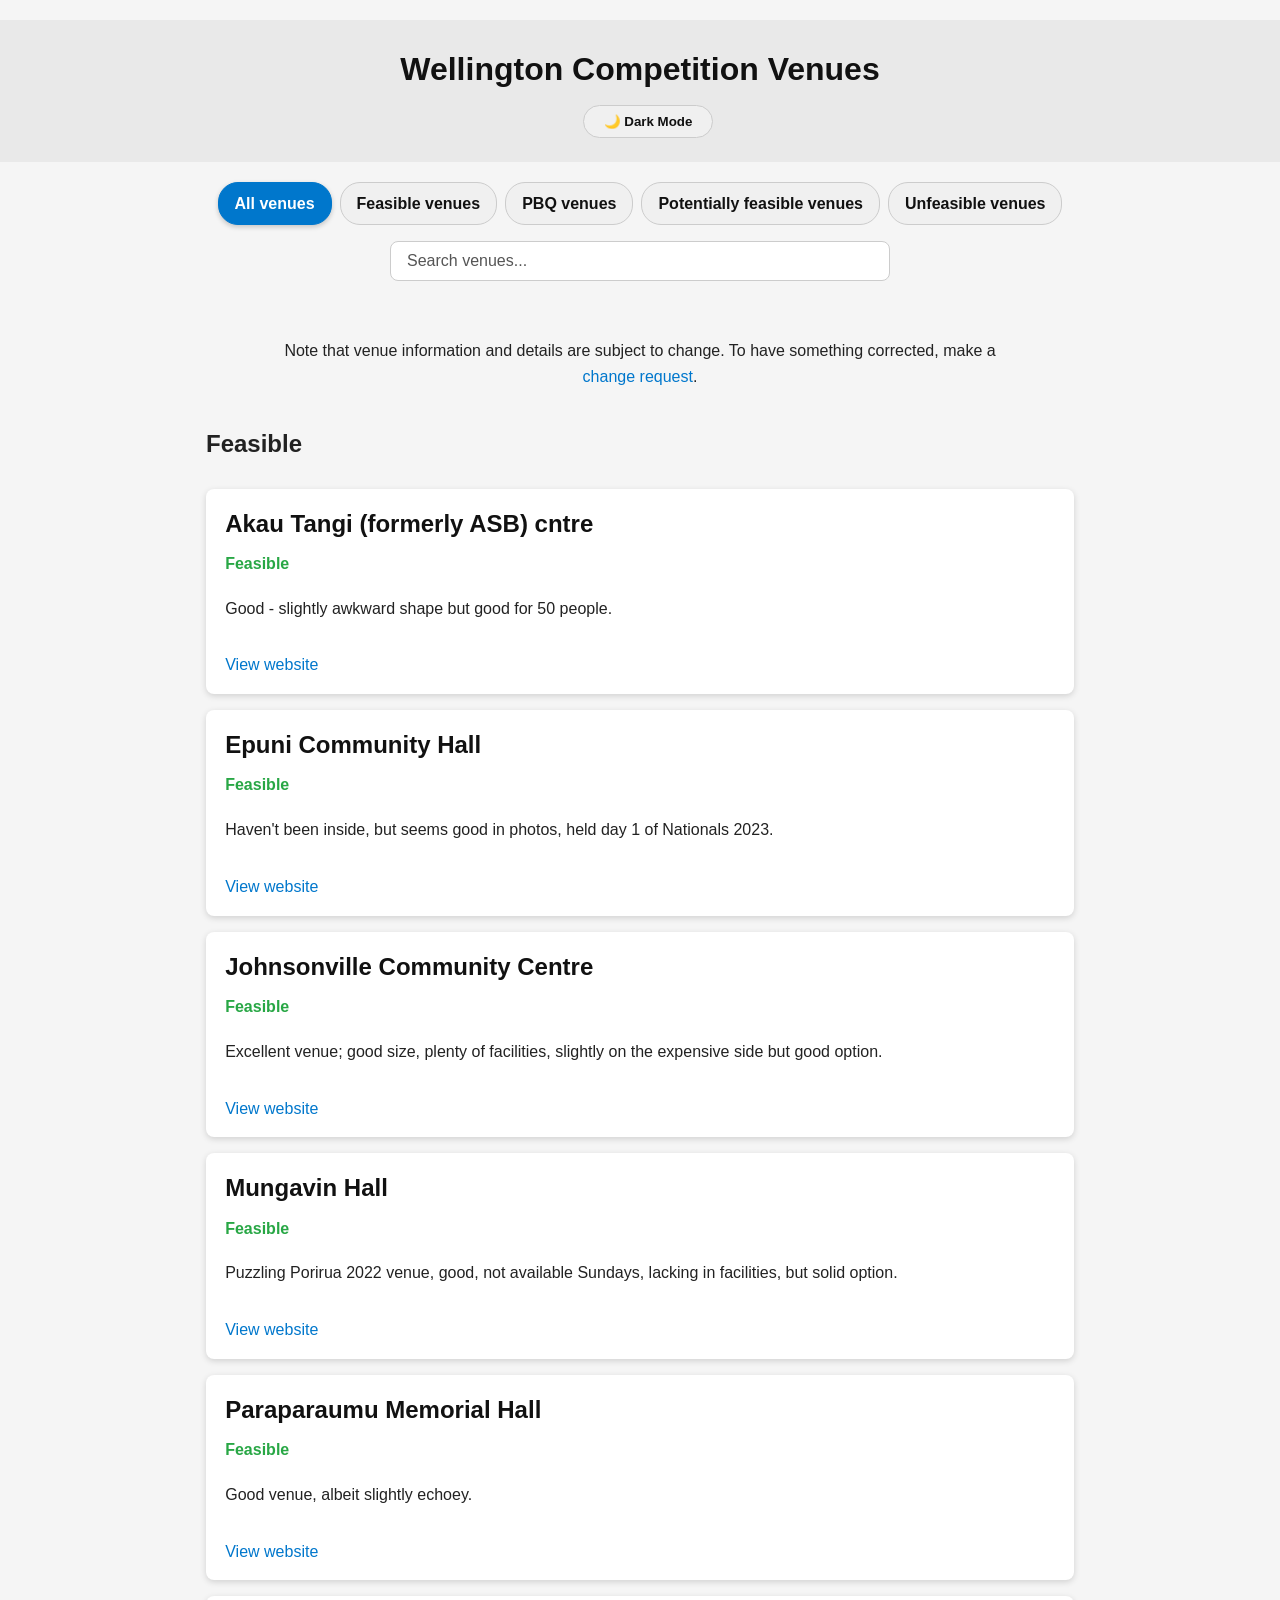
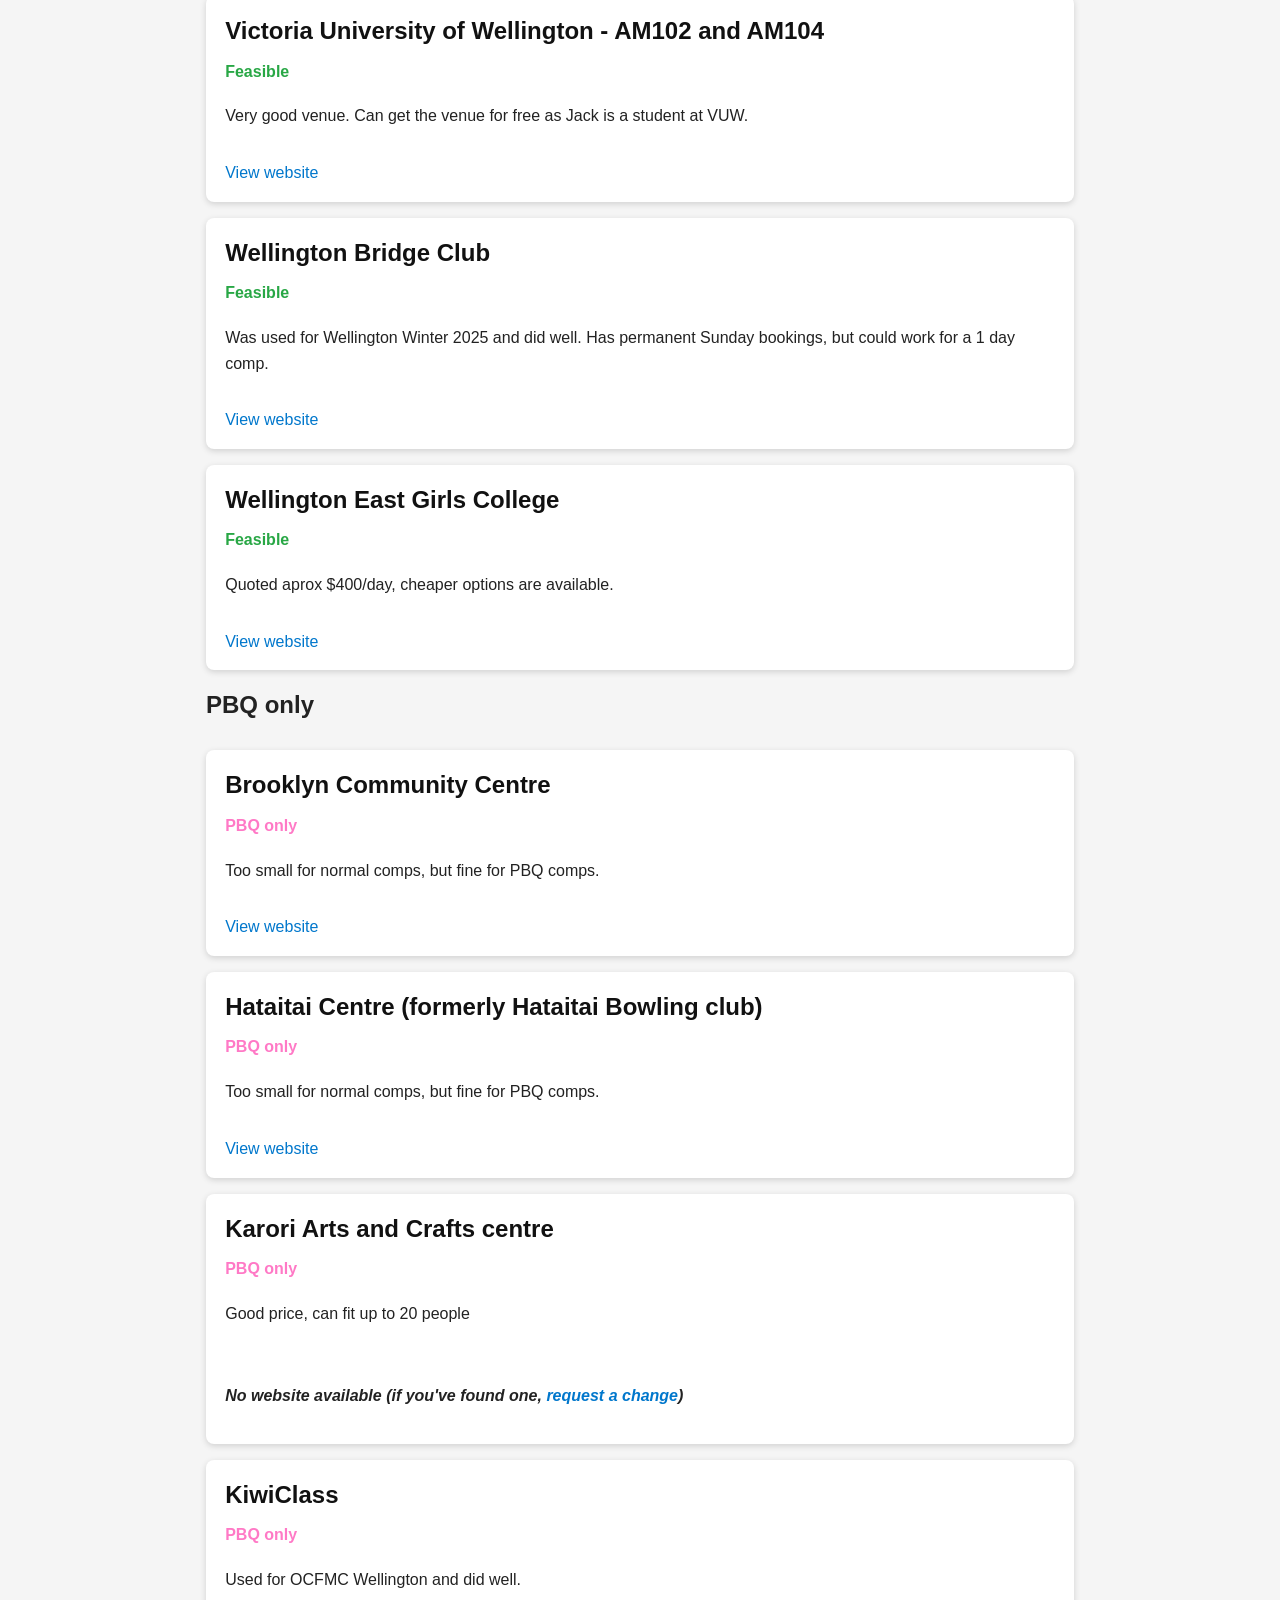
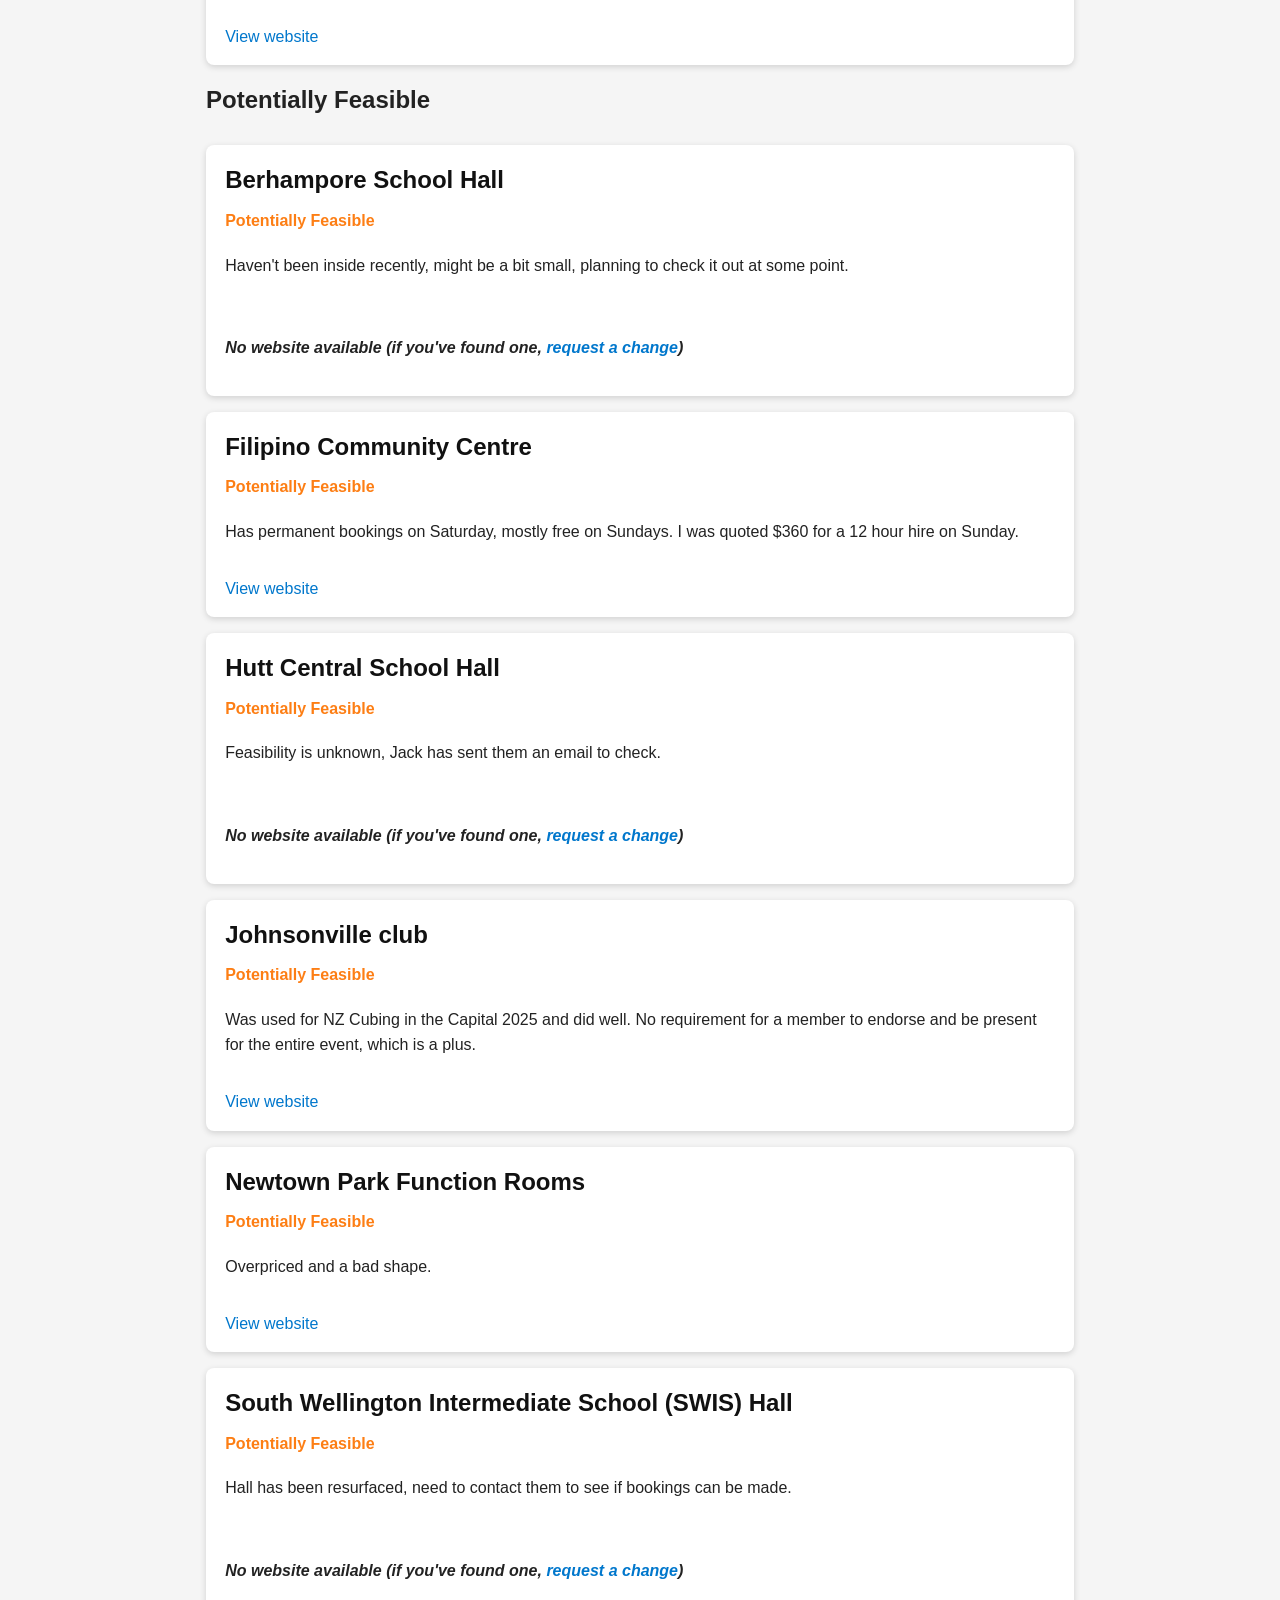
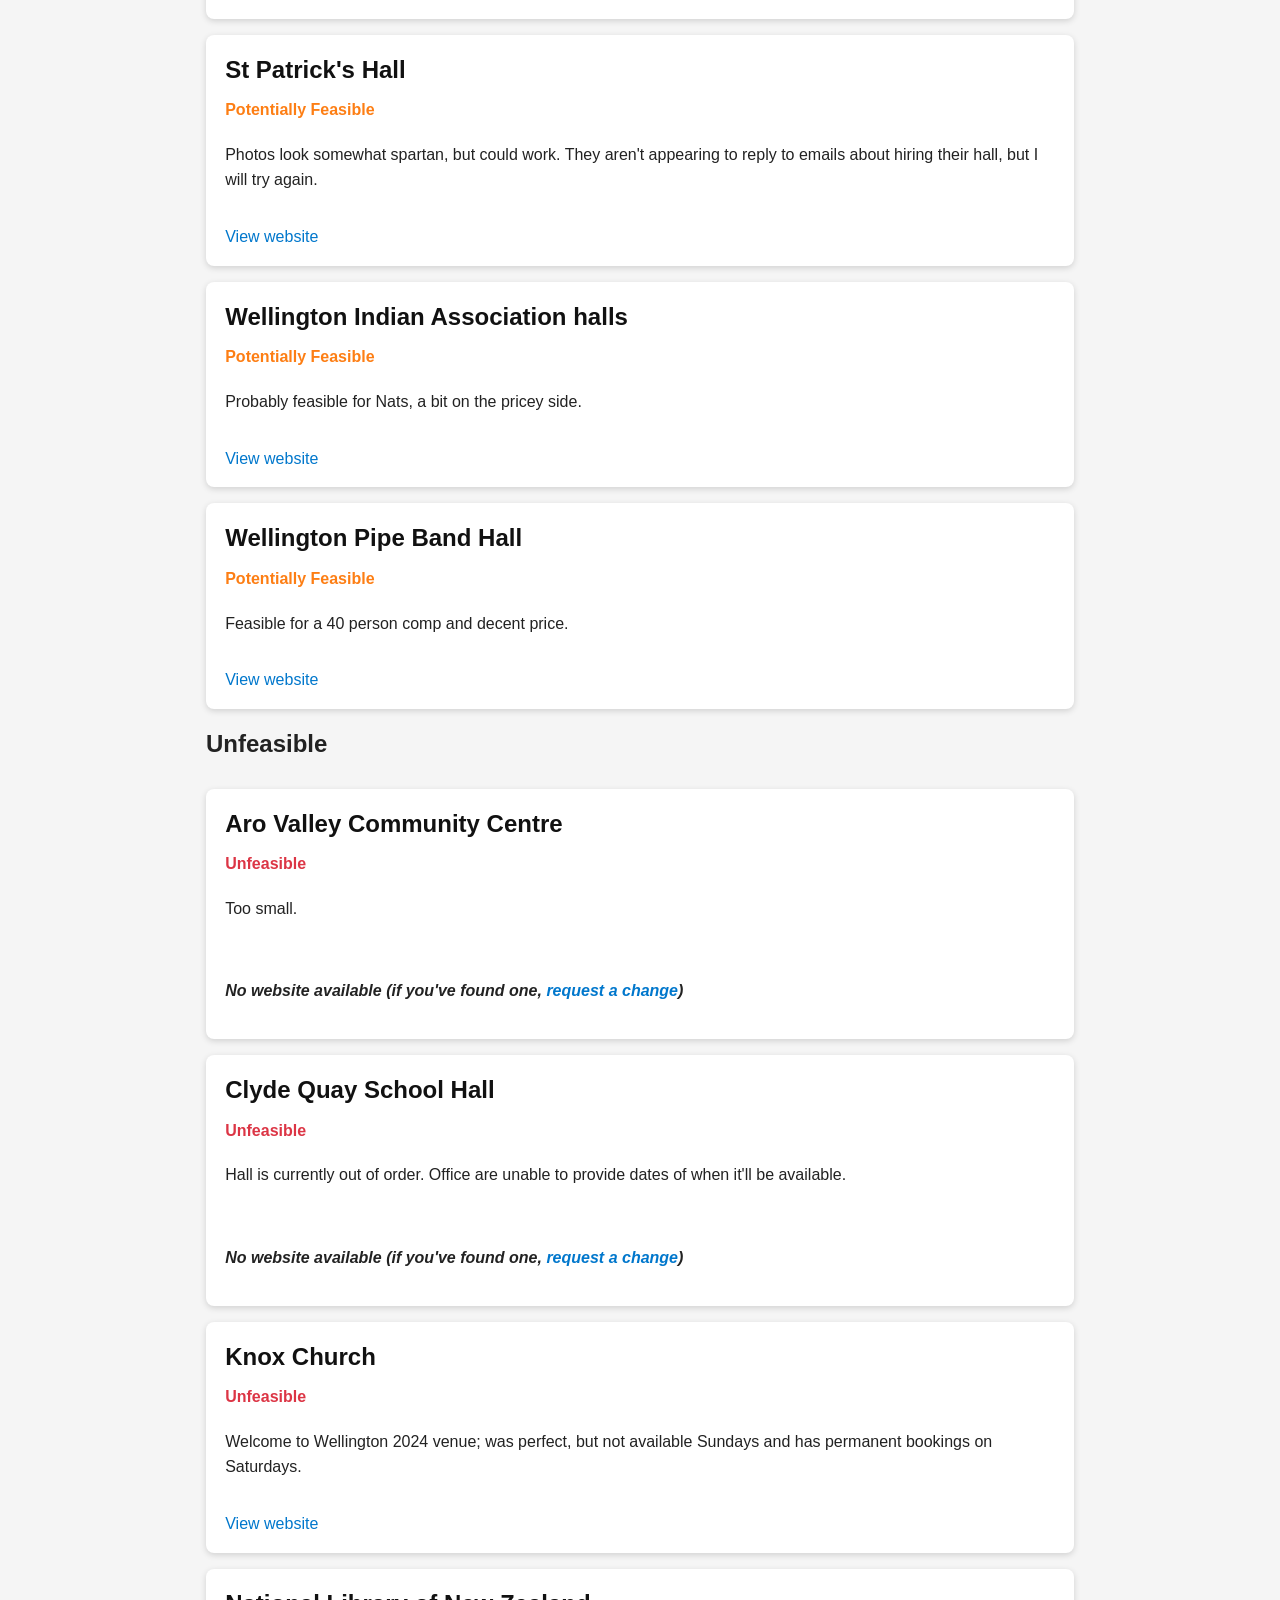
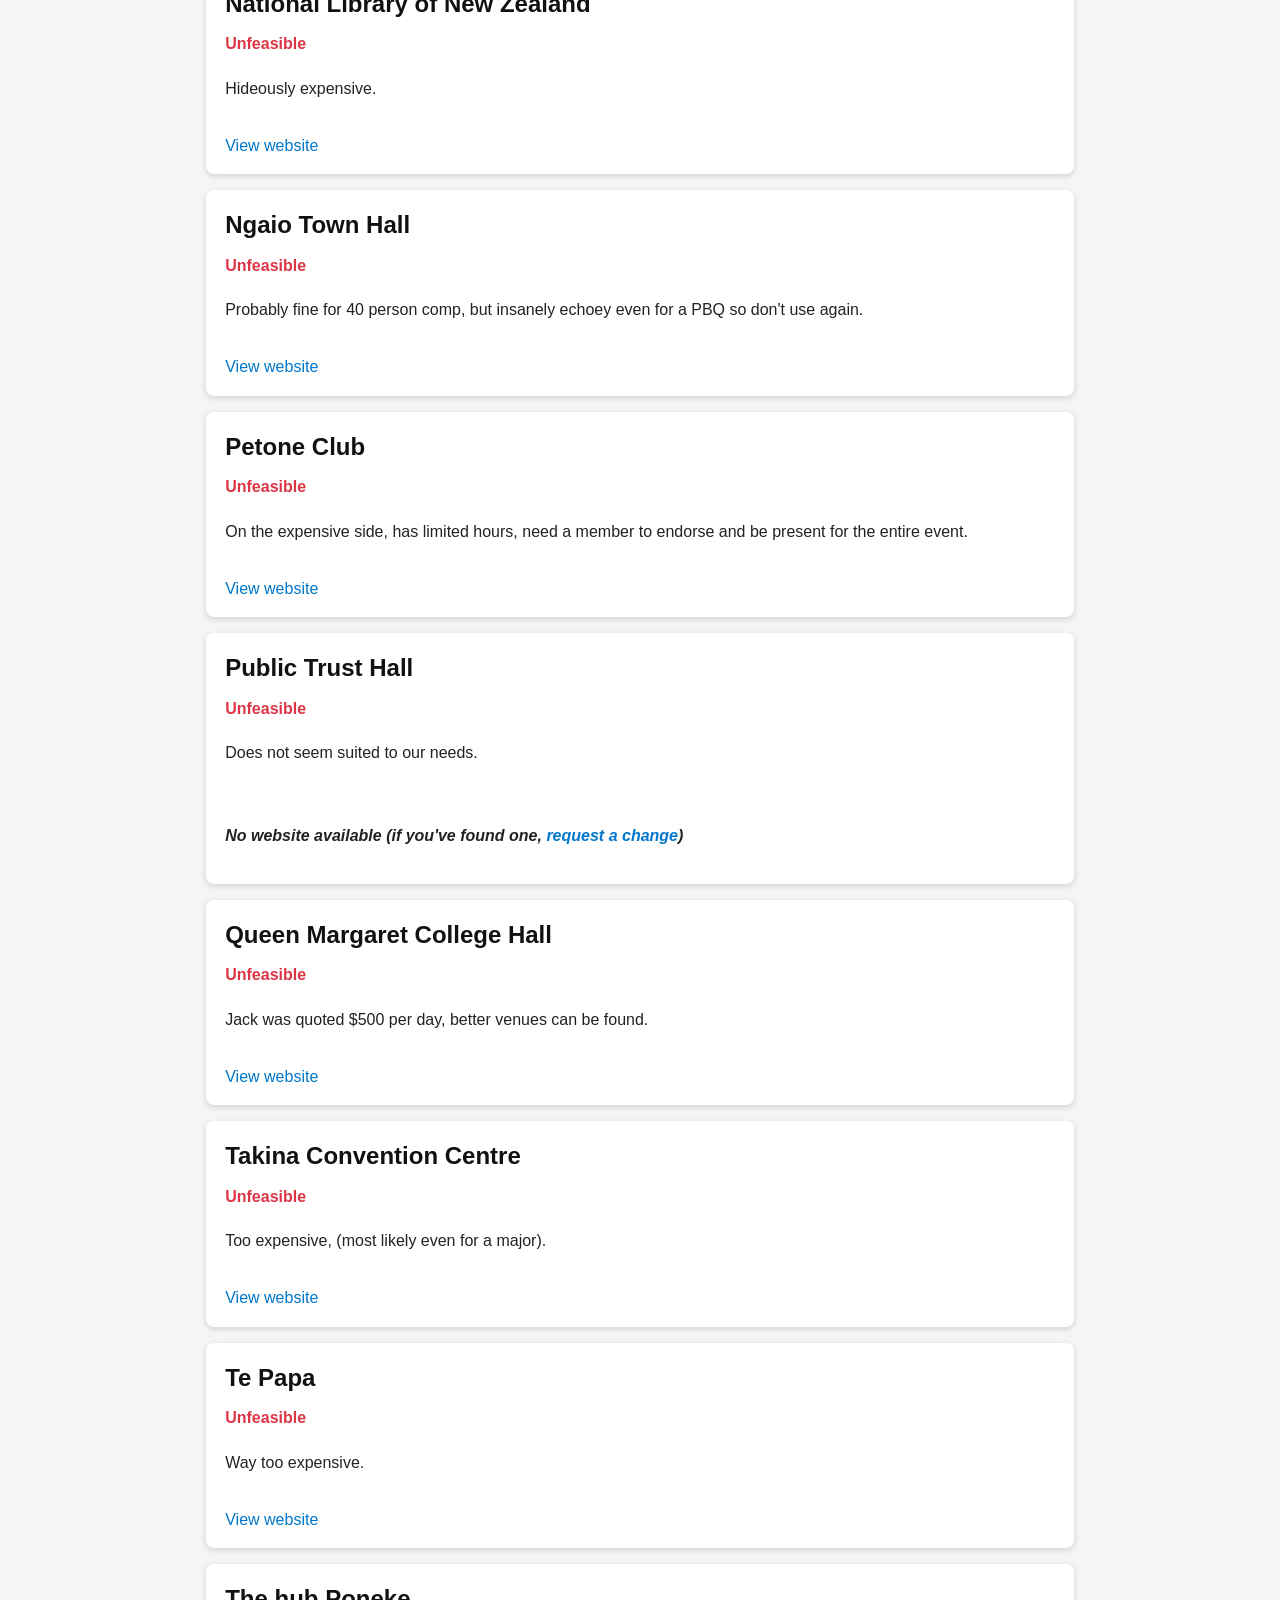
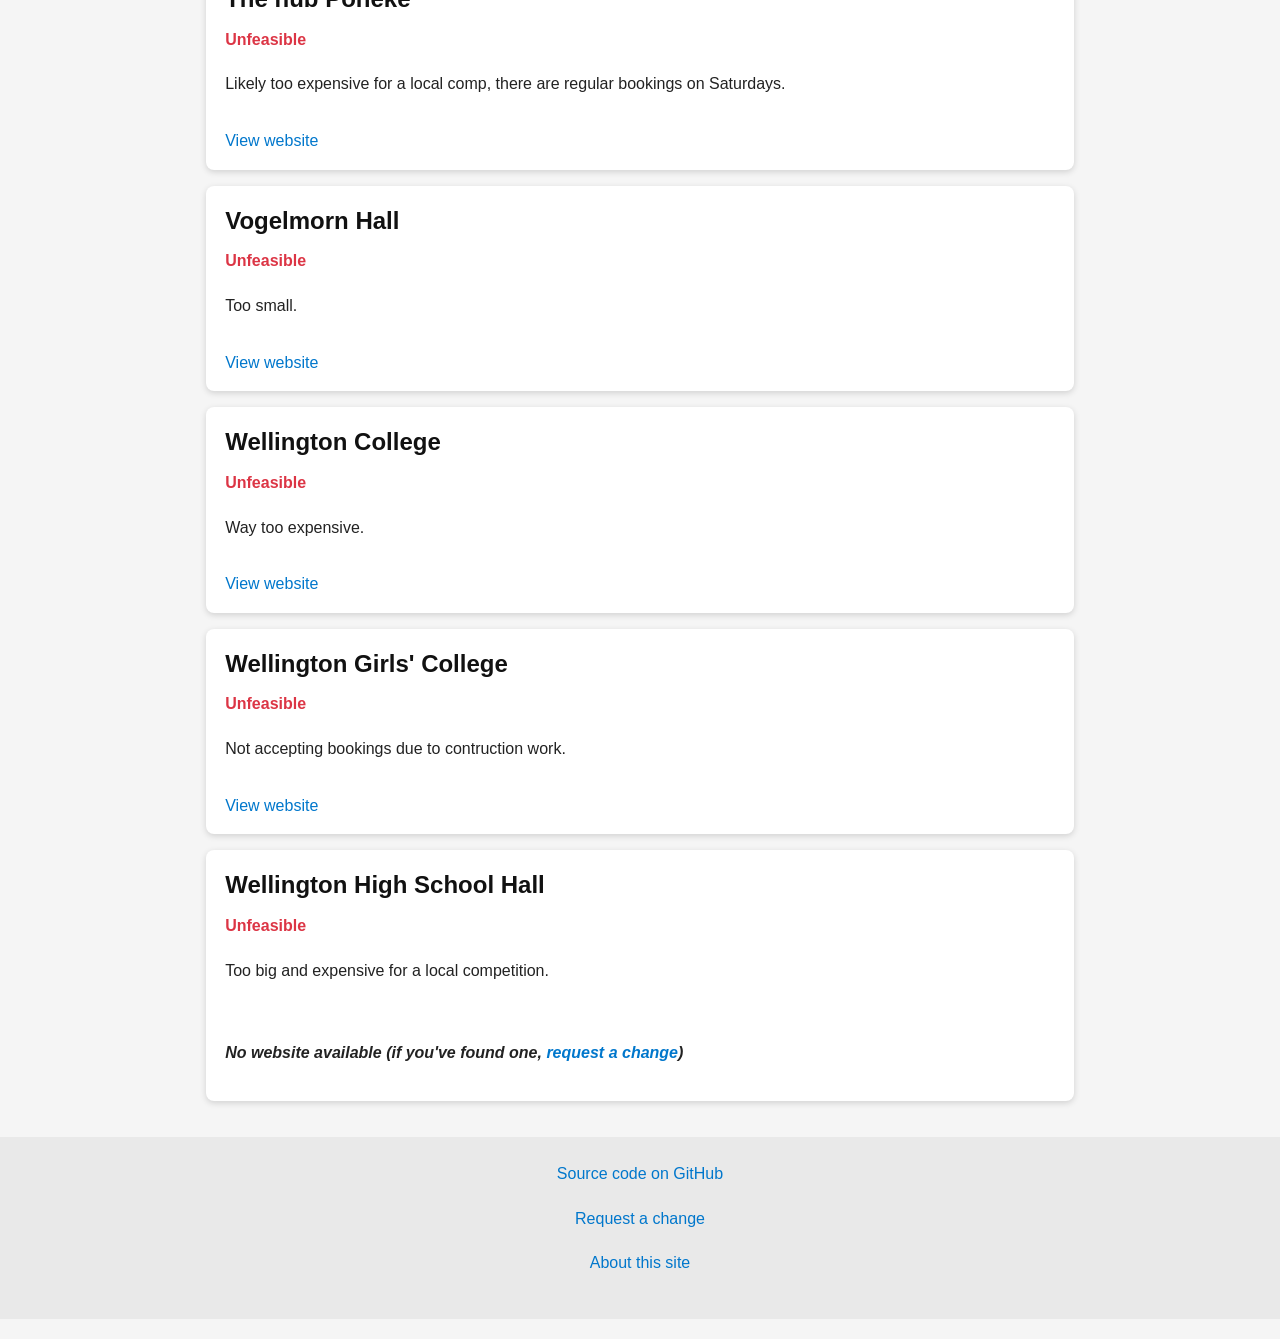
==== src/index.html @ eeadb5a5 "add QMC to JSON" ====
<!DOCTYPE html>
<html lang="en-NZ">
<head>
    <meta charset="UTF-8">
    <meta name="viewport" content="width=device-width, initial-scale=1.0">
    <title>Wellington Competition Venues</title>
    <link rel="stylesheet" href="./css/base.css">
    <link rel="stylesheet" href="./css/filters.css">
    <link rel="stylesheet" href="./css/cards.css">
    <link rel="stylesheet" href="./css/searchBar.css">
    <link rel="stylesheet" href="./css/themeToggle.css">
    <style>
        /* Hide main content by default, show only if JS runs */
        #js-content {
            display: none;
        }
    </style>
</head>
<body>
    <noscript>
        <div style="padding: 2rem; text-align: center; font-size: 1.2rem; color: red;">
            This site requires JavaScript to function. Please enable JavaScript in your browser.
        </div>
    </noscript>

    <div id="js-content">
        <header>
            <h1>Wellington Competition Venues</h1>
            <button id="theme-toggle">🌙 Dark Mode</button>
        </header>

        <main>
            <div class="filters">
                <label>
                    <input type="radio" name="filter" value="all" checked>
                    All venues
                </label>
                <label>
                    <input type="radio" name="filter" value="feasible">
                    Feasible venues
                </label>
                <label>
                    <input type="radio" name="filter" value="pbq">
                    PBQ venues
                </label>
                <label>
                    <input type="radio" name="filter" value="potentially feasible">
                    Potentially feasible venues
                </label>
                <label>
                    <input type="radio" name="filter" value="unfeasible">
                    Unfeasible venues
                </label>
            </div>

            <div class="search-bar">
                <input type="text" id="search-input" placeholder="Search venues...">
            </div>

            <br>

            <div class="center-wrapper">
            <p>Note that venue information and details are subject to change. To have something corrected, make a <a href="https://docs.google.com/forms/d/e/1FAIpQLSeUL7smwdQPWHp1Xgl7rZnyWGPUghqX8f7n7u0uj4lg8JkvlA/viewform?usp=header" target="_blank">change request</a>.</p>
            </div>


            <div id="venue-list" class="venue-list"></div>
        </main>

        <footer>
            <p><a href="https://github.com/OWelton-Rosie/wlg-comp-venues" target="_blank">Source code on GitHub</a></p>
            <p><a href="https://docs.google.com/forms/d/e/1FAIpQLSeUL7smwdQPWHp1Xgl7rZnyWGPUghqX8f7n7u0uj4lg8JkvlA/viewform?usp=header" target="_blank">Request a change</a></p>
            <p><a href="./about.html">About this site</a></p>
        </footer>
    </div>

    <script type="module">
        // Show JS content
        document.getElementById('js-content').style.display = 'block';

        import { fetchVenues, venues } from './js/data.js';
        import { displayVenues } from './js/ui.js';
        import { initFilters } from './js/filters.js';
        import { initSearch } from './js/search.js';
        import { initThemeToggle } from './js/themeToggle.js';
        
        // Fetch venues first
        await fetchVenues();
        
        // Display all venues
        displayVenues(venues);
        
        // Initialize filter logic
        initFilters();
        
        // Initialize search
        initSearch(venues, displayVenues);
        
        // Initialize theme toggle
        initThemeToggle();
    </script>
</body>
</html>
---- src/css/base.css ----
/* -------------------- Reset and base styles -------------------- */
* {
    box-sizing: border-box;
    margin: 0;
    padding: 0;
}

body {
    font-family: Arial, sans-serif;
    line-height: 1.6;
}

p {
    margin-bottom: 1.2rem;
}

ul li {
    margin-top: 0;
}

/* -------------------- Header & Footer common -------------------- */
header,
footer {
    text-align: center;
    padding: 1.5rem 0;
    margin: 20px 0;
}

/* -------------------- Dark mode -------------------- */
body.dark-mode {
    background-color: #121212;
    color: #eee;
}

body.dark-mode header,
body.dark-mode footer {
    background-color: #1f1f1f;
    color: #fff;
}

body.dark-mode header h1 {
    font-size: 2rem;
    color: #fff;
}

body.dark-mode h1 {
    font-size: 1.5rem;
    margin-bottom: 0.6rem;
}

/* Dark mode links */
body.dark-mode a,
body.dark-mode a:visited,
body.dark-mode footer a,
body.dark-mode footer a:visited {
    color: #aaa;
    text-decoration: none;
    transition: color 0.3s ease;
}

body.dark-mode a:hover,
body.dark-mode a:visited:hover,
body.dark-mode footer a:hover,
body.dark-mode footer a:visited:hover {
    color: #fff;
    text-decoration: underline;
}

/* -------------------- Light mode -------------------- */
body.light-mode {
    background-color: #f5f5f5;
    color: #222;
}

body.light-mode header,
body.light-mode footer {
    background-color: #e9e9e9;
    color: #111;
}

body.light-mode header h1 {
    font-size: 2rem;
    color: #111;
}

body.light-mode h1 {
    font-size: 1.5rem;
    margin-bottom: 0.6rem;
}

/* Light mode links */
body.light-mode a,
body.light-mode a:visited,
body.light-mode footer a,
body.light-mode footer a:visited {
    color: #0077cc;
    text-decoration: none;
    transition: color 0.3s ease;
}

body.light-mode a:hover,
body.light-mode a:visited:hover,
body.light-mode footer a:hover,
body.light-mode footer a:visited:hover {
    color: #005fa3;
    text-decoration: underline;
}

/* -------------------- Always-blue content + header links -------------------- */
main a,
main a:visited,
p a,
p a:visited,
ul li a,
ul li a:visited,
header a,
header a:visited {
    color: #0077cc !important;
    text-decoration: none;
}

main a:hover,
main a:visited:hover,
p a:hover,
p a:visited:hover,
ul li a:hover,
ul li a:visited:hover,
header a:hover,
header a:visited:hover {
    color: #005fa3 !important;
    text-decoration: underline;
}


.center-wrapper {
    max-width: 800px;
    margin: 0 auto;
    padding: 0 20px;
    font-size: inherit;
    text-align: center;
}
---- src/css/filters.css ----
/* Filters container */
.filters {
    display: flex;
    justify-content: center;
    flex-wrap: wrap;
    gap: 0.5rem;
    margin: 1rem 0;
}

/* Hide radio inputs */
.filters input[type="radio"] {
    display: none;
}

/* -------------------- Dark mode -------------------- */
body.dark-mode .filters label {
    display: flex;
    align-items: center;
    cursor: pointer;
    background-color: #1f1f1f;
    padding: 0.5rem 1rem;
    border-radius: 20px;
    border: 1px solid #444;
    transition: all 0.2s ease;
    color: #eee;
    font-weight: 600;
}

body.dark-mode .filters label:hover {
    background-color: #333;
}

body.dark-mode .filters input[type="radio"]:checked + span,
body.dark-mode .filters input[type="radio"]:checked,
body.dark-mode .filters label.active {
    background-color: #00bfff;
    color: #fff;
    border-color: #00bfff;
    box-shadow: 0 2px 5px rgba(0,0,0,0.4);
}

/* -------------------- Light mode -------------------- */
body.light-mode .filters label {
    display: flex;
    align-items: center;
    cursor: pointer;
    background-color: #f0f0f0;
    padding: 0.5rem 1rem;
    border-radius: 20px;
    border: 1px solid #ccc;
    transition: all 0.2s ease;
    color: #111;
    font-weight: 600;
}

body.light-mode .filters label:hover {
    background-color: #e0e0e0;
}

body.light-mode .filters input[type="radio"]:checked + span,
body.light-mode .filters input[type="radio"]:checked,
body.light-mode .filters label.active {
    background-color: #0077cc;
    color: #fff;
    border-color: #0077cc;
    box-shadow: 0 2px 5px rgba(0,0,0,0.2);
}
---- src/css/cards.css ----
/* Venue list container */
.venue-list {
    display: flex;
    flex-direction: column;
    gap: 1rem;
    padding: 1rem;
    max-width: 900px;
    margin: 0 auto;
}

/* -------------------- Dark mode -------------------- */
body.dark-mode .venue-card {
    background-color: #1e1e1e;
    border-radius: 8px;
    padding: 1rem 1.2rem;
    box-shadow: 0 2px 6px rgba(0,0,0,0.5);
    transition: all 0.3s ease;
}

body.dark-mode .venue-card h2 {
    margin-top: 0;
    color: #fff;
    margin-bottom: 0.5rem;
}

body.dark-mode .venue-card a {
    color: #00bfff;
    text-decoration: none;
    display: inline-block;
    margin-top: 0.75rem;
}

body.dark-mode .venue-card a:hover {
    text-decoration: underline;
}

/* -------------------- Light mode -------------------- */
body.light-mode .venue-card {
    background-color: #fff;
    border-radius: 8px;
    padding: 1rem 1.2rem;
    box-shadow: 0 2px 6px rgba(0,0,0,0.15);
    transition: all 0.3s ease;
}

body.light-mode .venue-card h2 {
    margin-top: 0;
    color: #111;
    margin-bottom: 0.5rem;
}

body.light-mode .venue-card a {
    color: #0077cc;
    text-decoration: none;
    display: inline-block;
    margin-top: 0.75rem;
}

body.light-mode .venue-card a:hover {
    text-decoration: underline;
}

/* Feasibility text color coding (same both modes) */
.feasible {
    color: #28a745;
    font-weight: bold;
}

.potentially-feasible {
    color: #fd7e14;
    font-weight: bold;
}

.unfeasible {
    color: #dc3545;
    font-weight: bold;
}

.pbq {
    color: #FF79C6;
    font-weight: bold;
}
---- src/css/searchBar.css ----
/* Search Bar Styles */
.search-bar {
    text-align: center;
    margin: 1rem 0 2rem 0;
}

/* -------------------- Dark mode -------------------- */
body.dark-mode #search-input {
    width: 90%;
    max-width: 500px;
    padding: 0.6rem 1rem;
    font-size: 1rem;
    border: 1px solid #444;
    border-radius: 8px;
    background-color: #1f1f1f;
    color: #eee;
    outline: none;
    transition: border-color 0.3s ease, box-shadow 0.3s ease;
}

body.dark-mode #search-input::placeholder {
    color: #888;
}

body.dark-mode #search-input:focus {
    border-color: #00bfff;
    box-shadow: 0 0 5px rgba(0, 191, 255, 0.5);
}

/* -------------------- Light mode -------------------- */
body.light-mode #search-input {
    width: 90%;
    max-width: 500px;
    padding: 0.6rem 1rem;
    font-size: 1rem;
    border: 1px solid #ccc;
    border-radius: 8px;
    background-color: #fff;
    color: #222;
    outline: none;
    transition: border-color 0.3s ease, box-shadow 0.3s ease;
}

body.light-mode #search-input::placeholder {
    color: #555;
}

body.light-mode #search-input:focus {
    border-color: #0077cc;
    box-shadow: 0 0 5px rgba(0, 119, 204, 0.5);
}
---- src/css/themeToggle.css ----
/* Theme Toggle Button */

/* Base button look */
#theme-toggle {
    margin-left: 1rem;
    padding: 0.5rem 1.2rem;
    border-radius: 20px;
    border: 1px solid;
    font-weight: 600;
    cursor: pointer;
    transition: all 0.3s ease;
}

/* Dark mode button */
body.dark-mode #theme-toggle {
    background-color: #1f1f1f;
    border-color: #444;
    color: #eee;
}

body.dark-mode #theme-toggle:hover {
    background-color: #333;
}

/* Light mode button */
body.light-mode #theme-toggle {
    background-color: #f0f0f0;
    border-color: #ccc;
    color: #111;
}

body.light-mode #theme-toggle:hover {
    background-color: #e0e0e0;
}
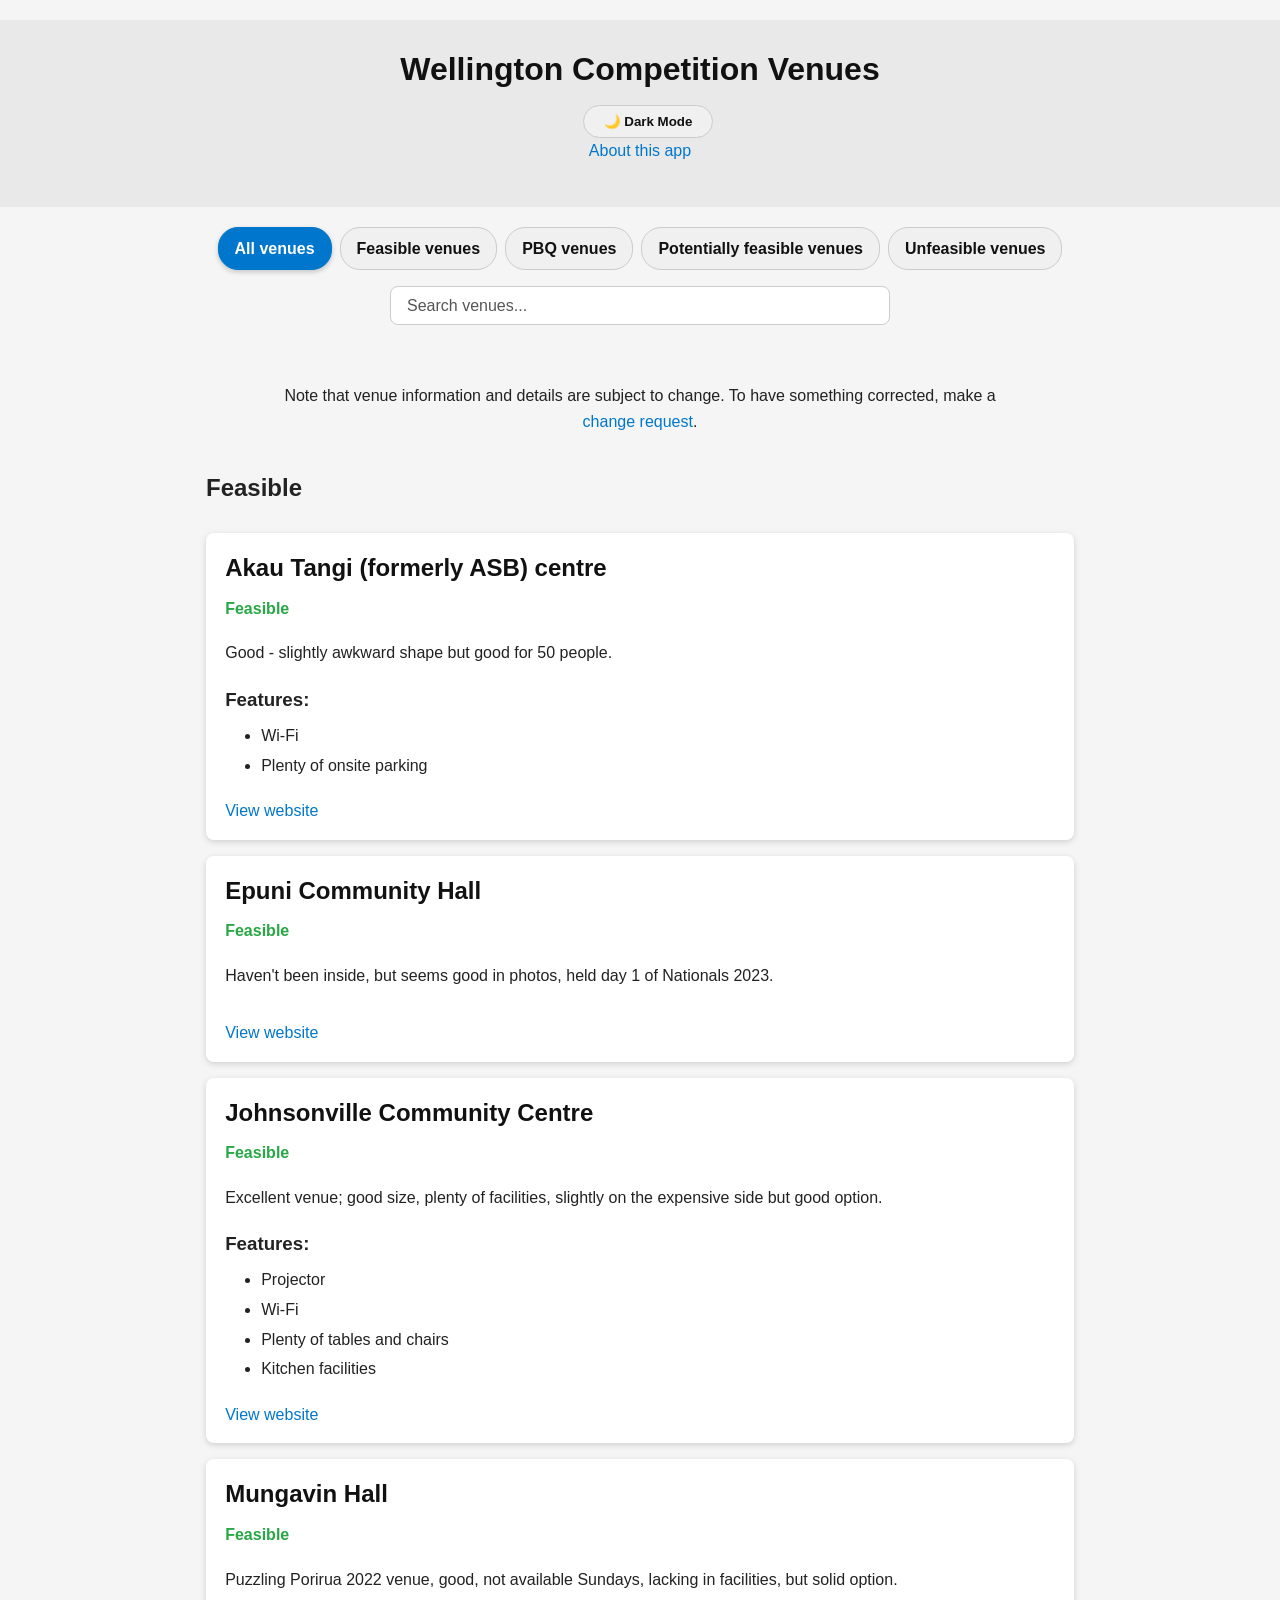
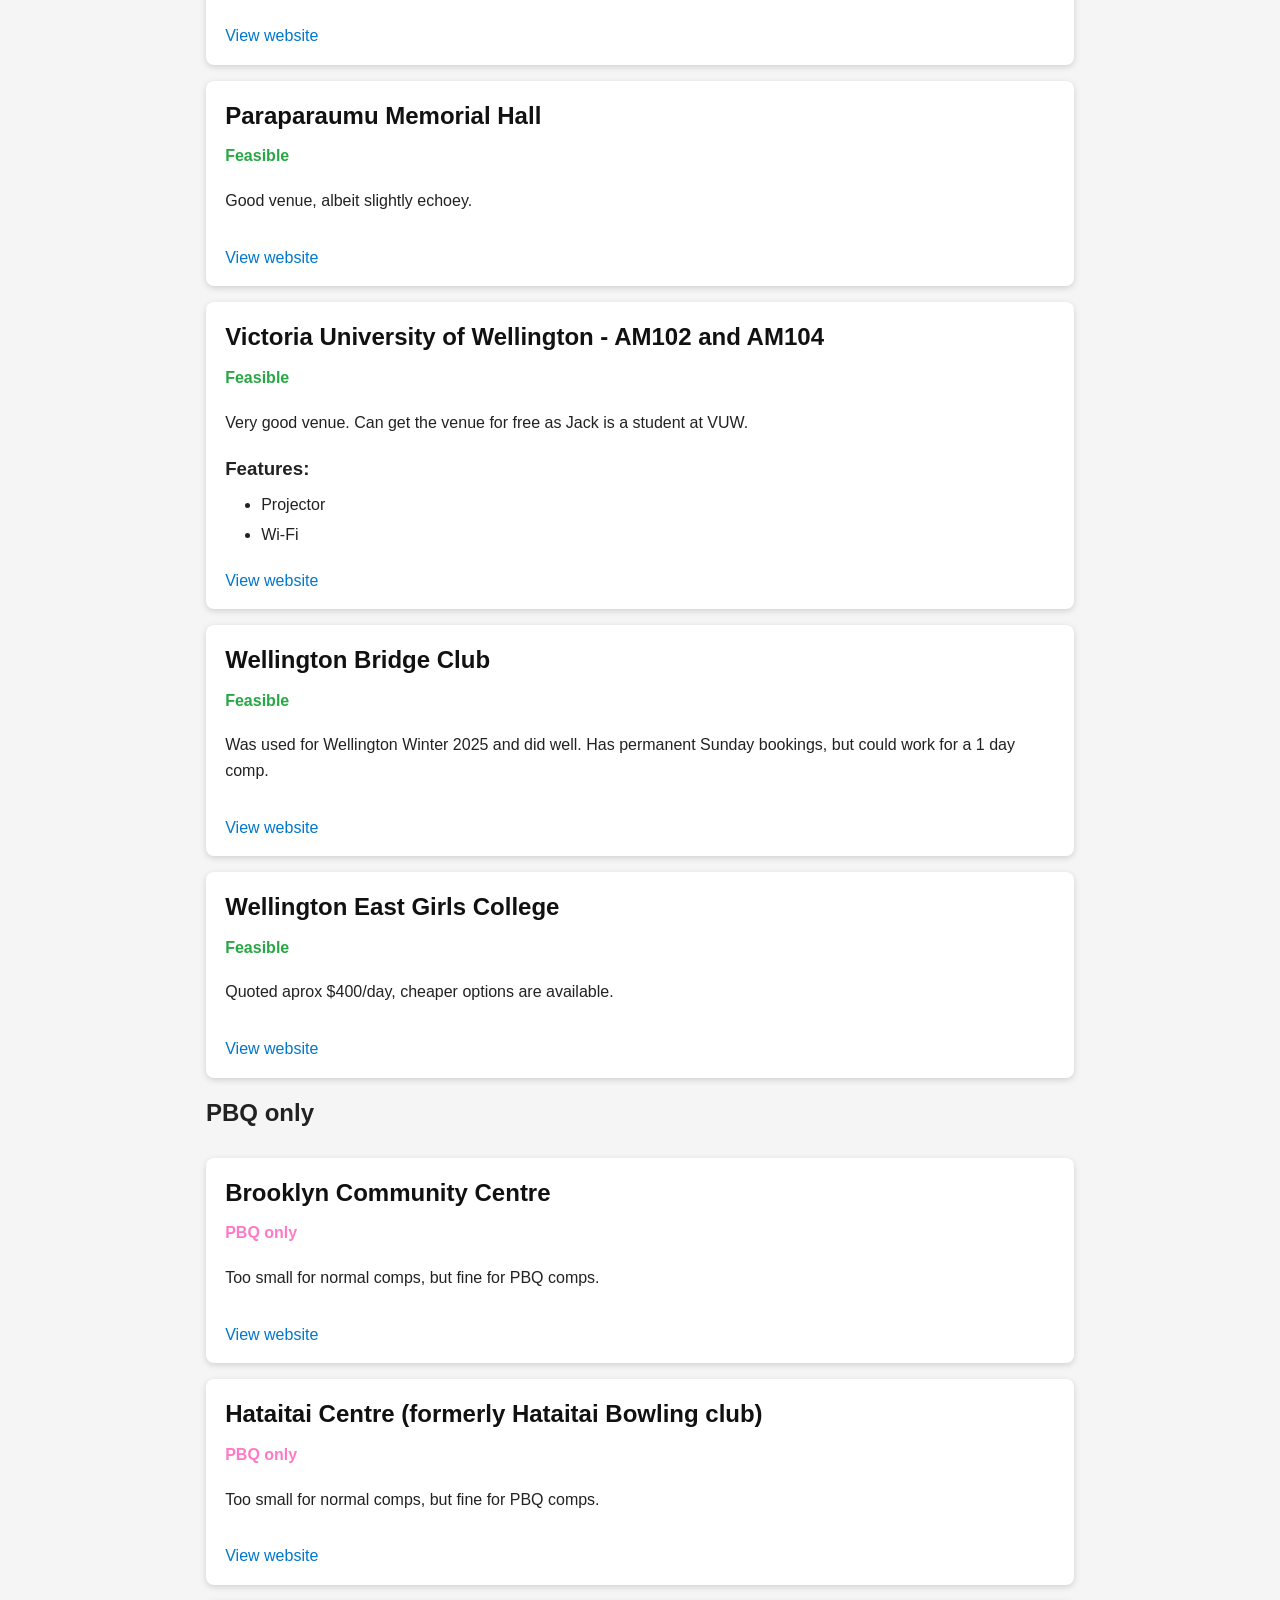
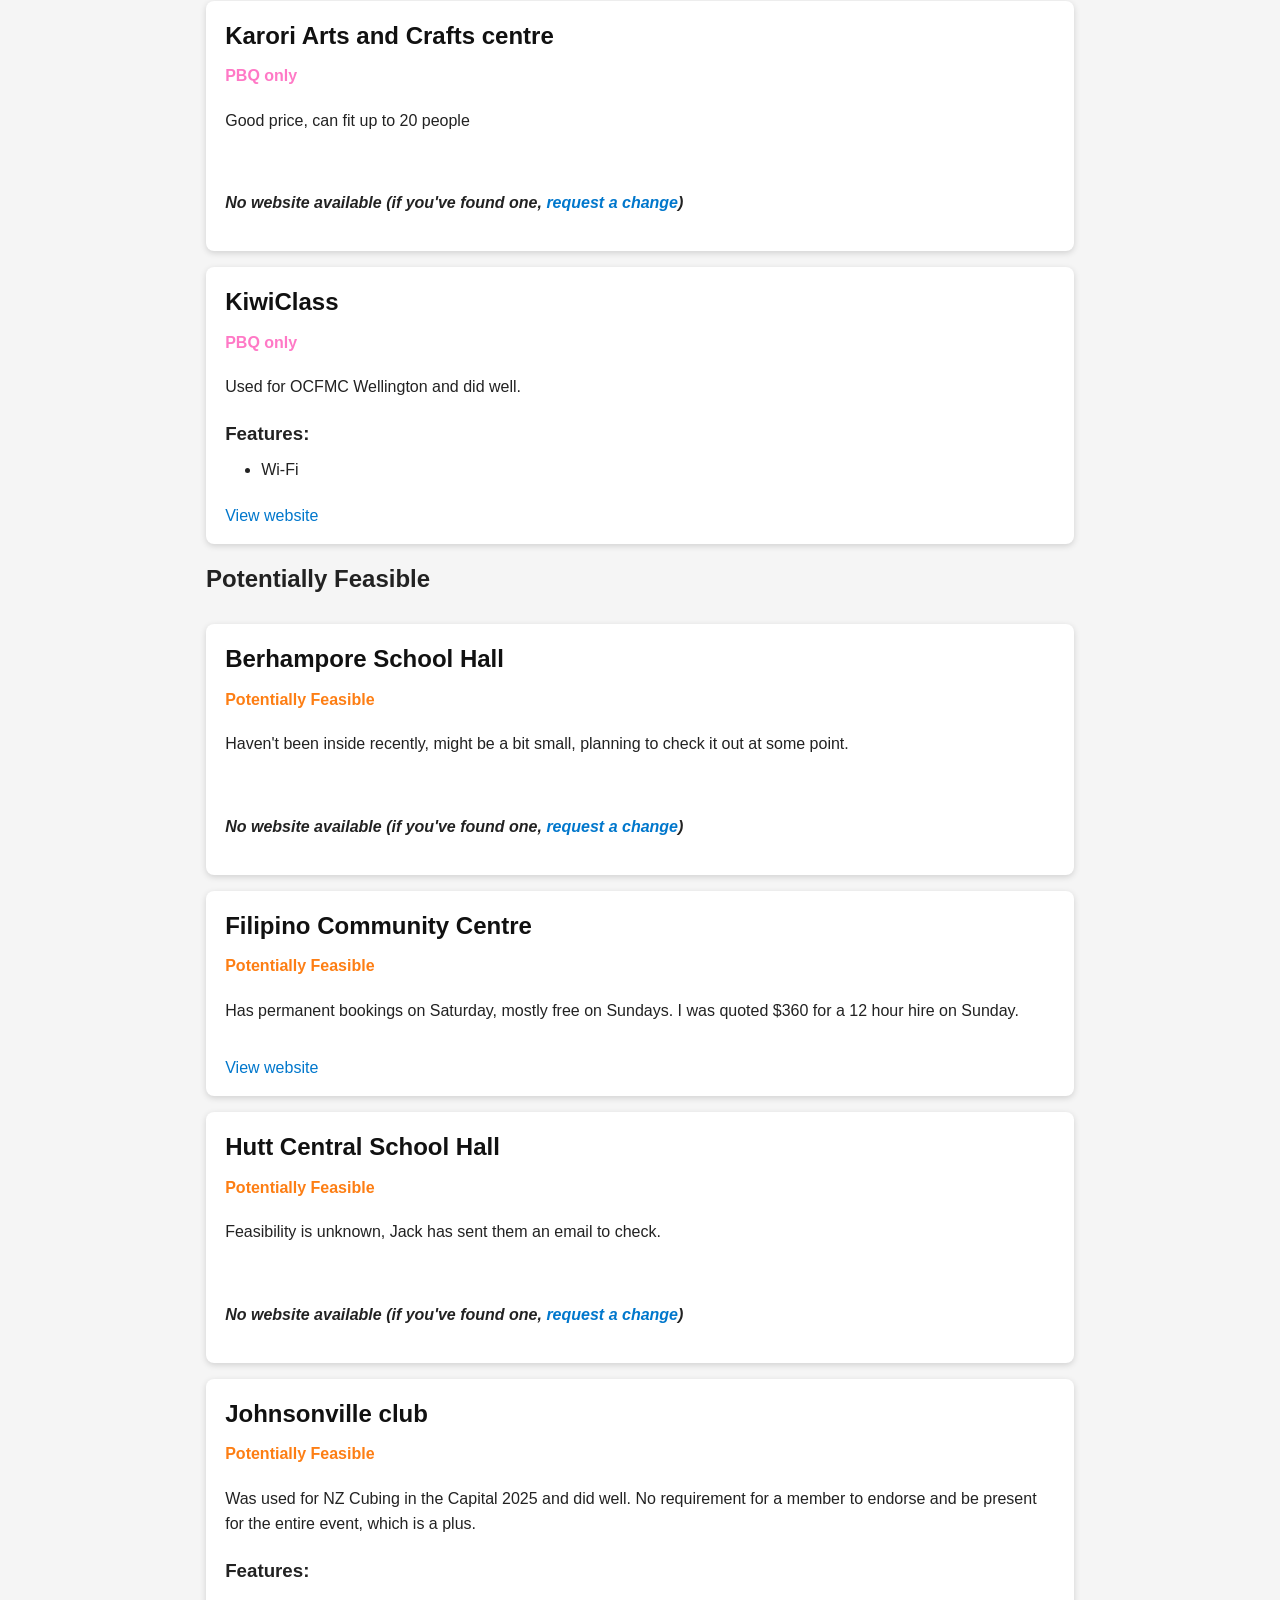
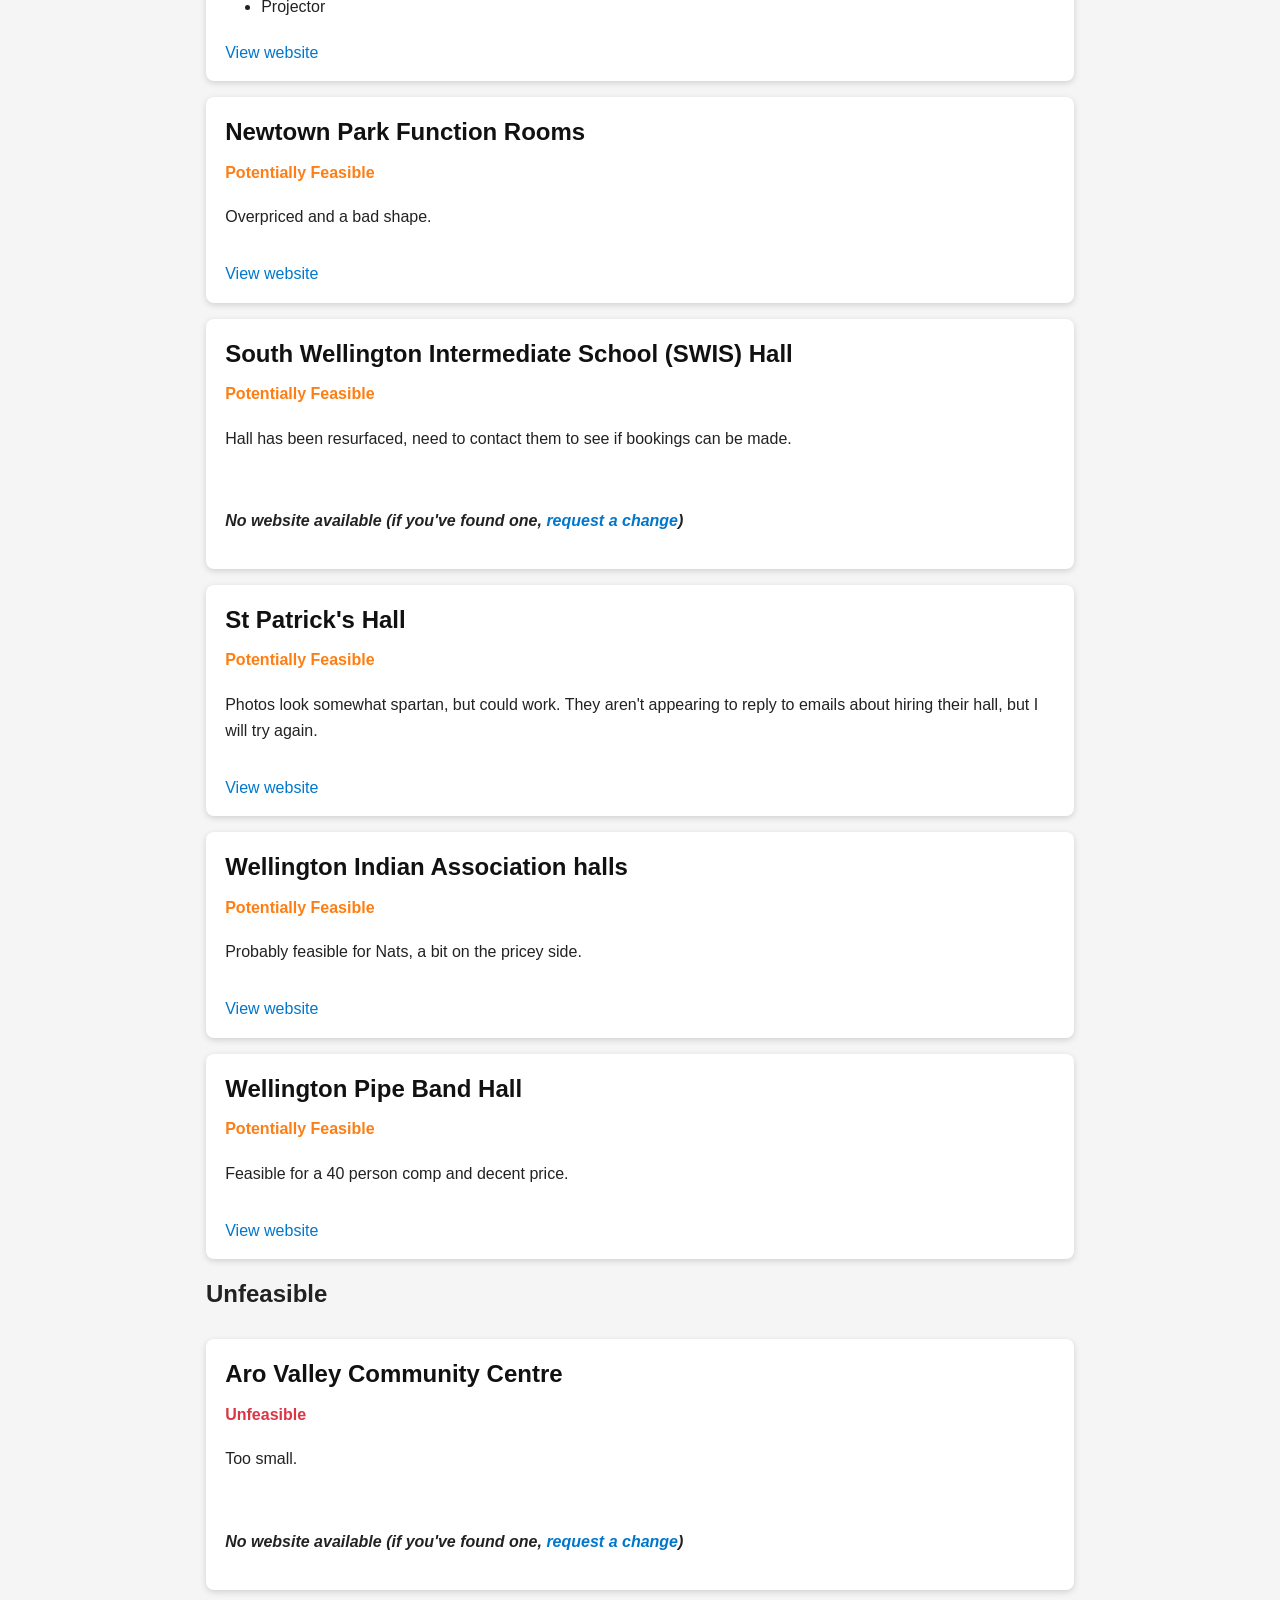
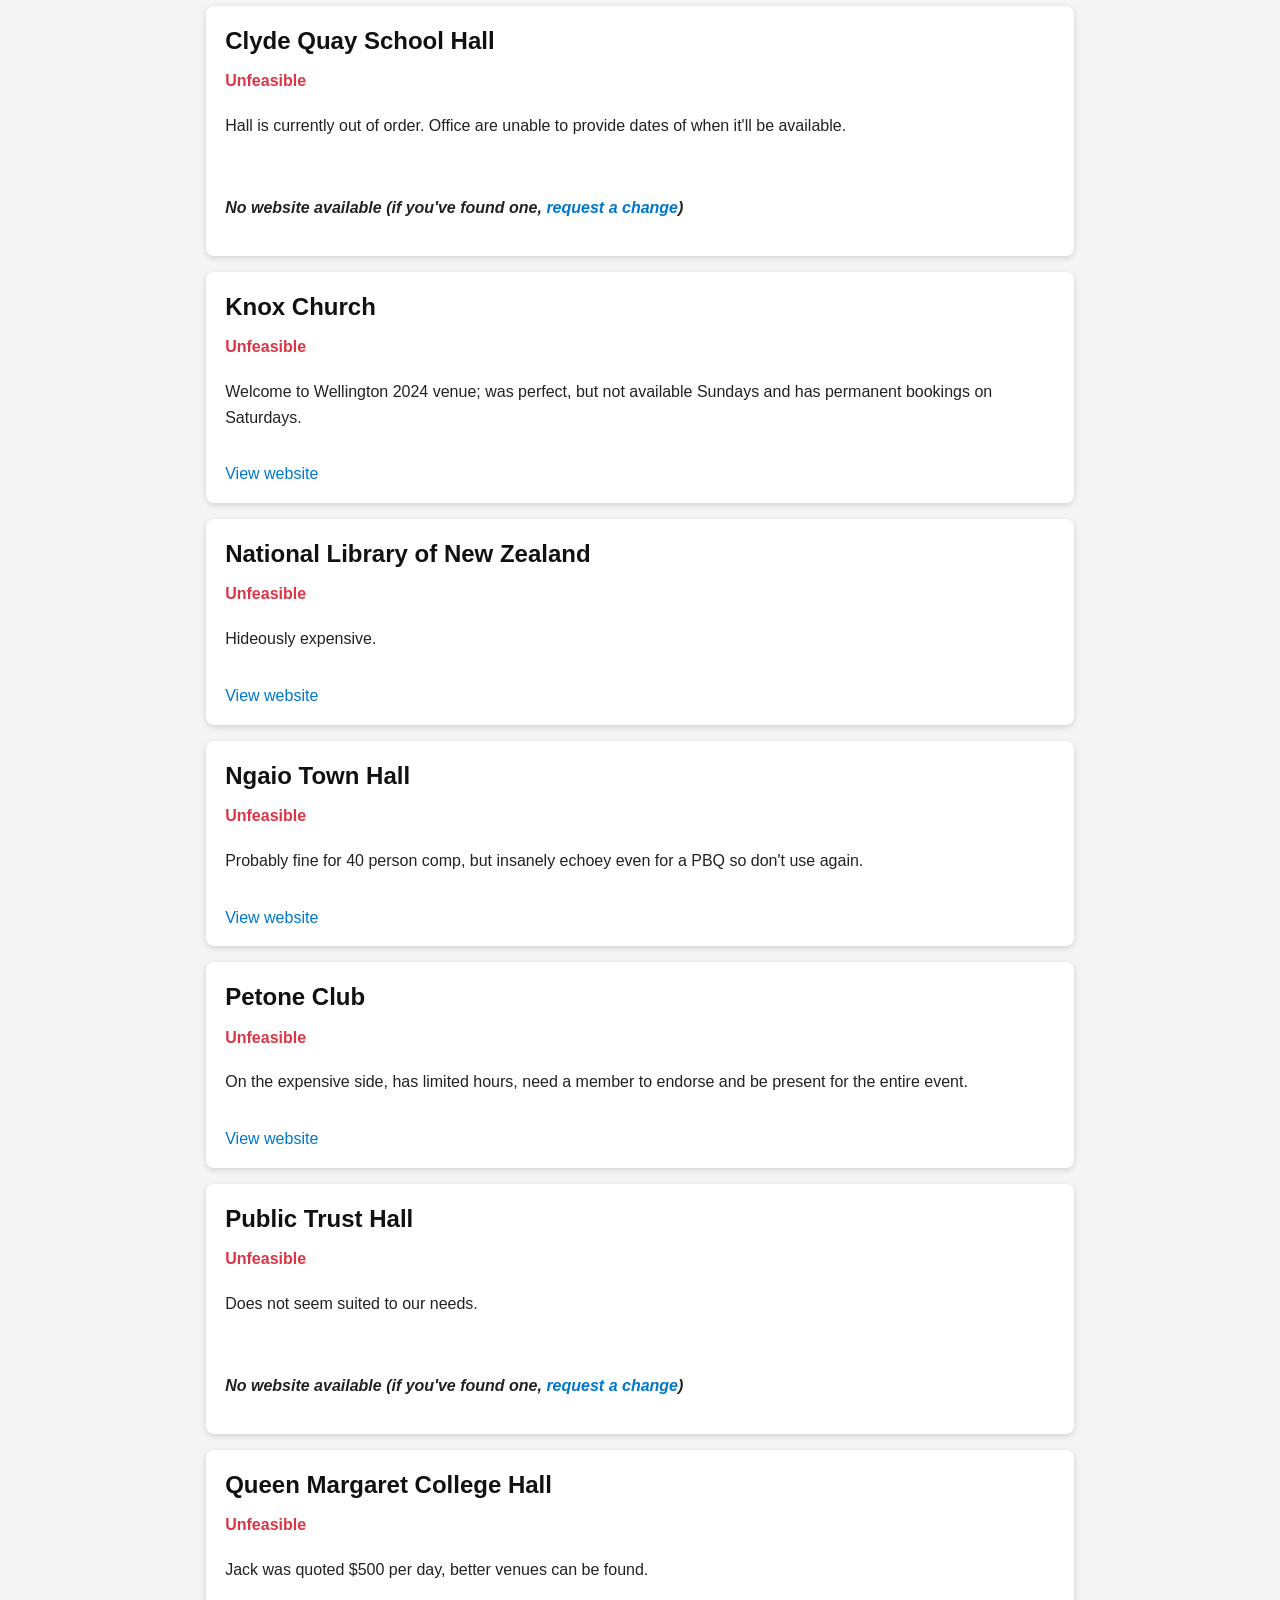
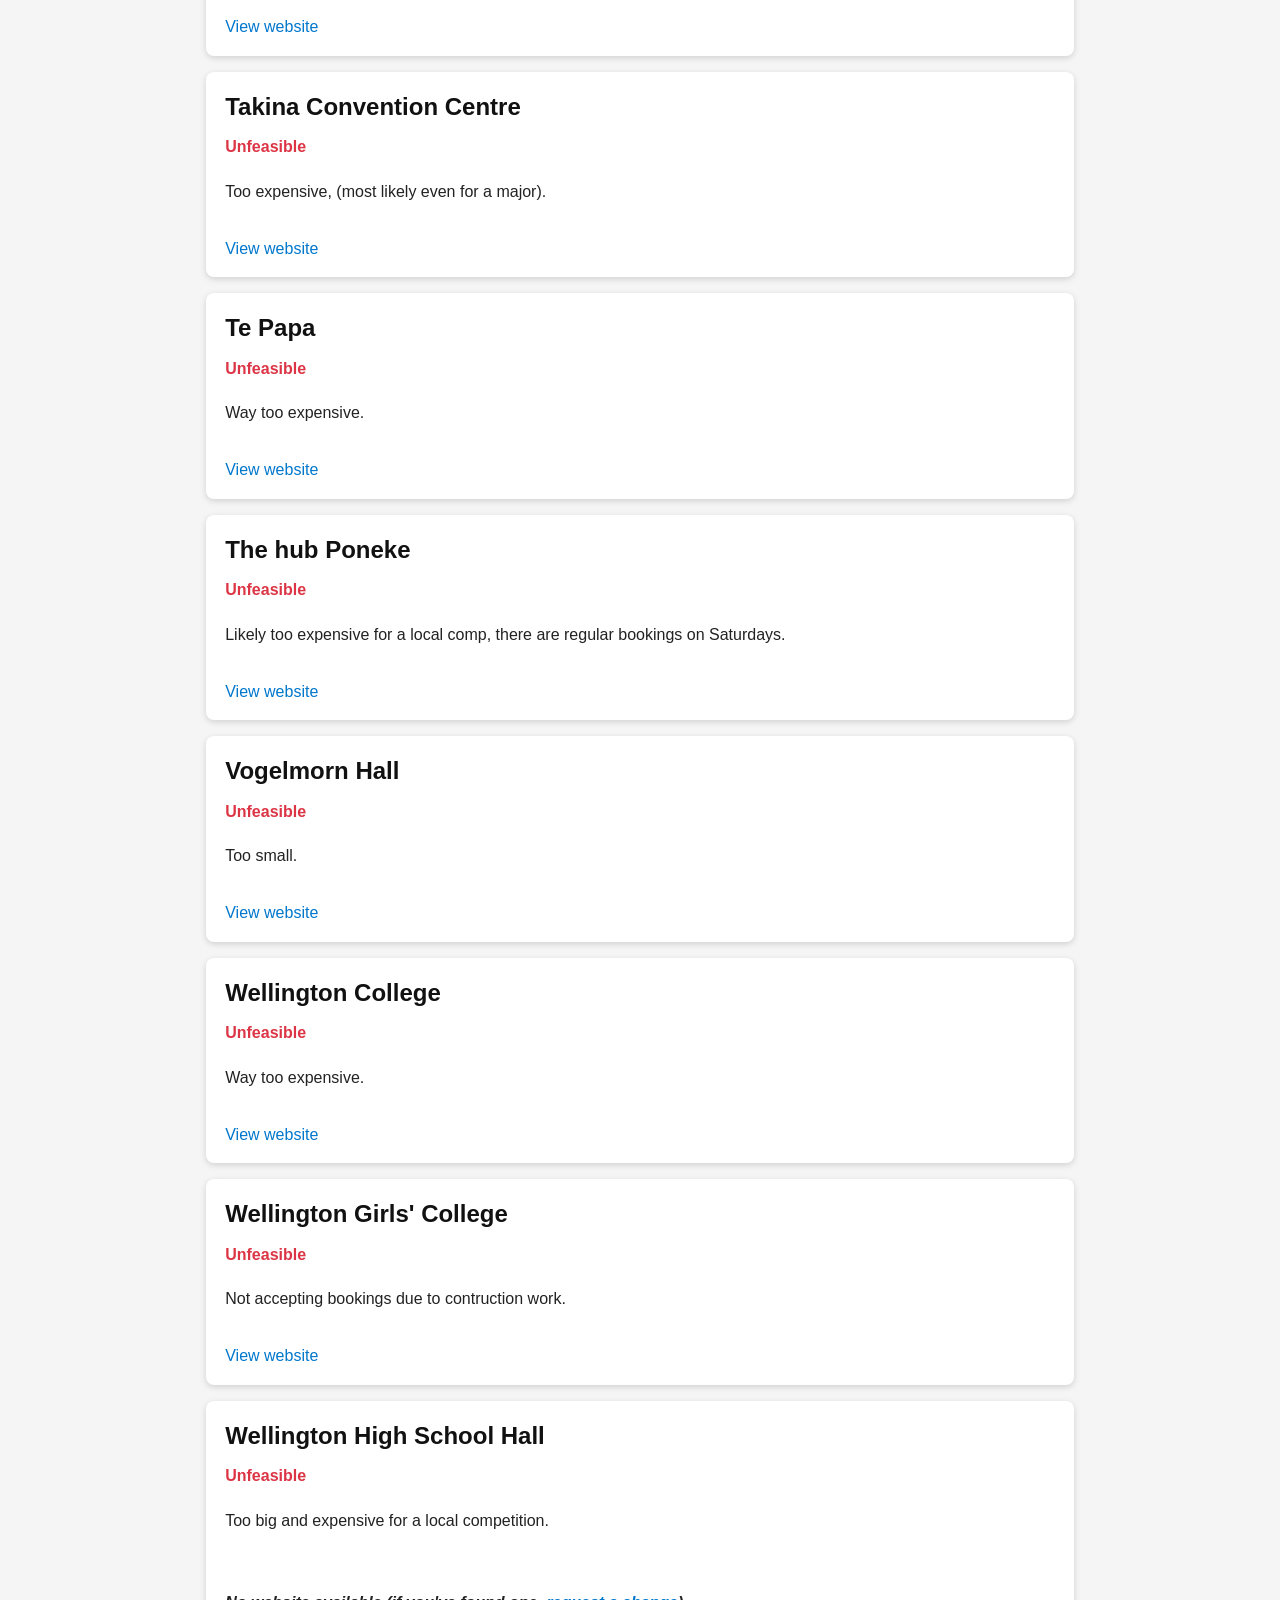
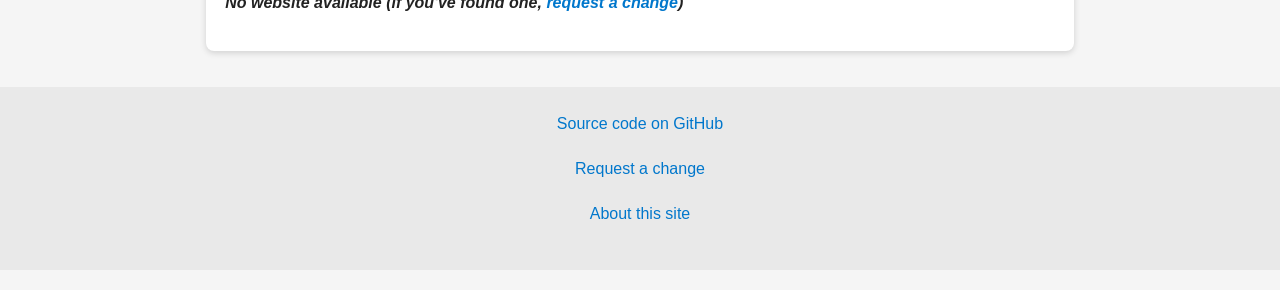
==== commit 3b9a7e86: "add link to about page in header" ====
--- a/src/index.html
+++ b/src/index.html
@@ -27,6 +27,8 @@
         <header>
             <h1>Wellington Competition Venues</h1>
             <button id="theme-toggle">🌙 Dark Mode</button>
+            <br>
+            <p><a href="./about.html">About this app</a></p>
         </header>
 
         <main>
--- a/src/css/base.css
+++ b/src/css/base.css
@@ -131,11 +131,23 @@
     text-decoration: underline;
 }
 
-
 .center-wrapper {
     max-width: 800px;
     margin: 0 auto;
     padding: 0 20px;
     font-size: inherit;
     text-align: center;
-}+}
+
+.venue-features {
+    margin-left: 20px;   /* pushes the list in a bit */
+    margin-top: 8px;     /* small space above */
+    margin-bottom: 8px;  /* small space below */
+    padding-left: 16px;  /* ensures bullets align nicely */
+    list-style-type: disc; /* standard bullet */
+  }
+  
+  .venue-features li {
+    margin-bottom: 4px; /* spacing between feature items */
+  }
+  
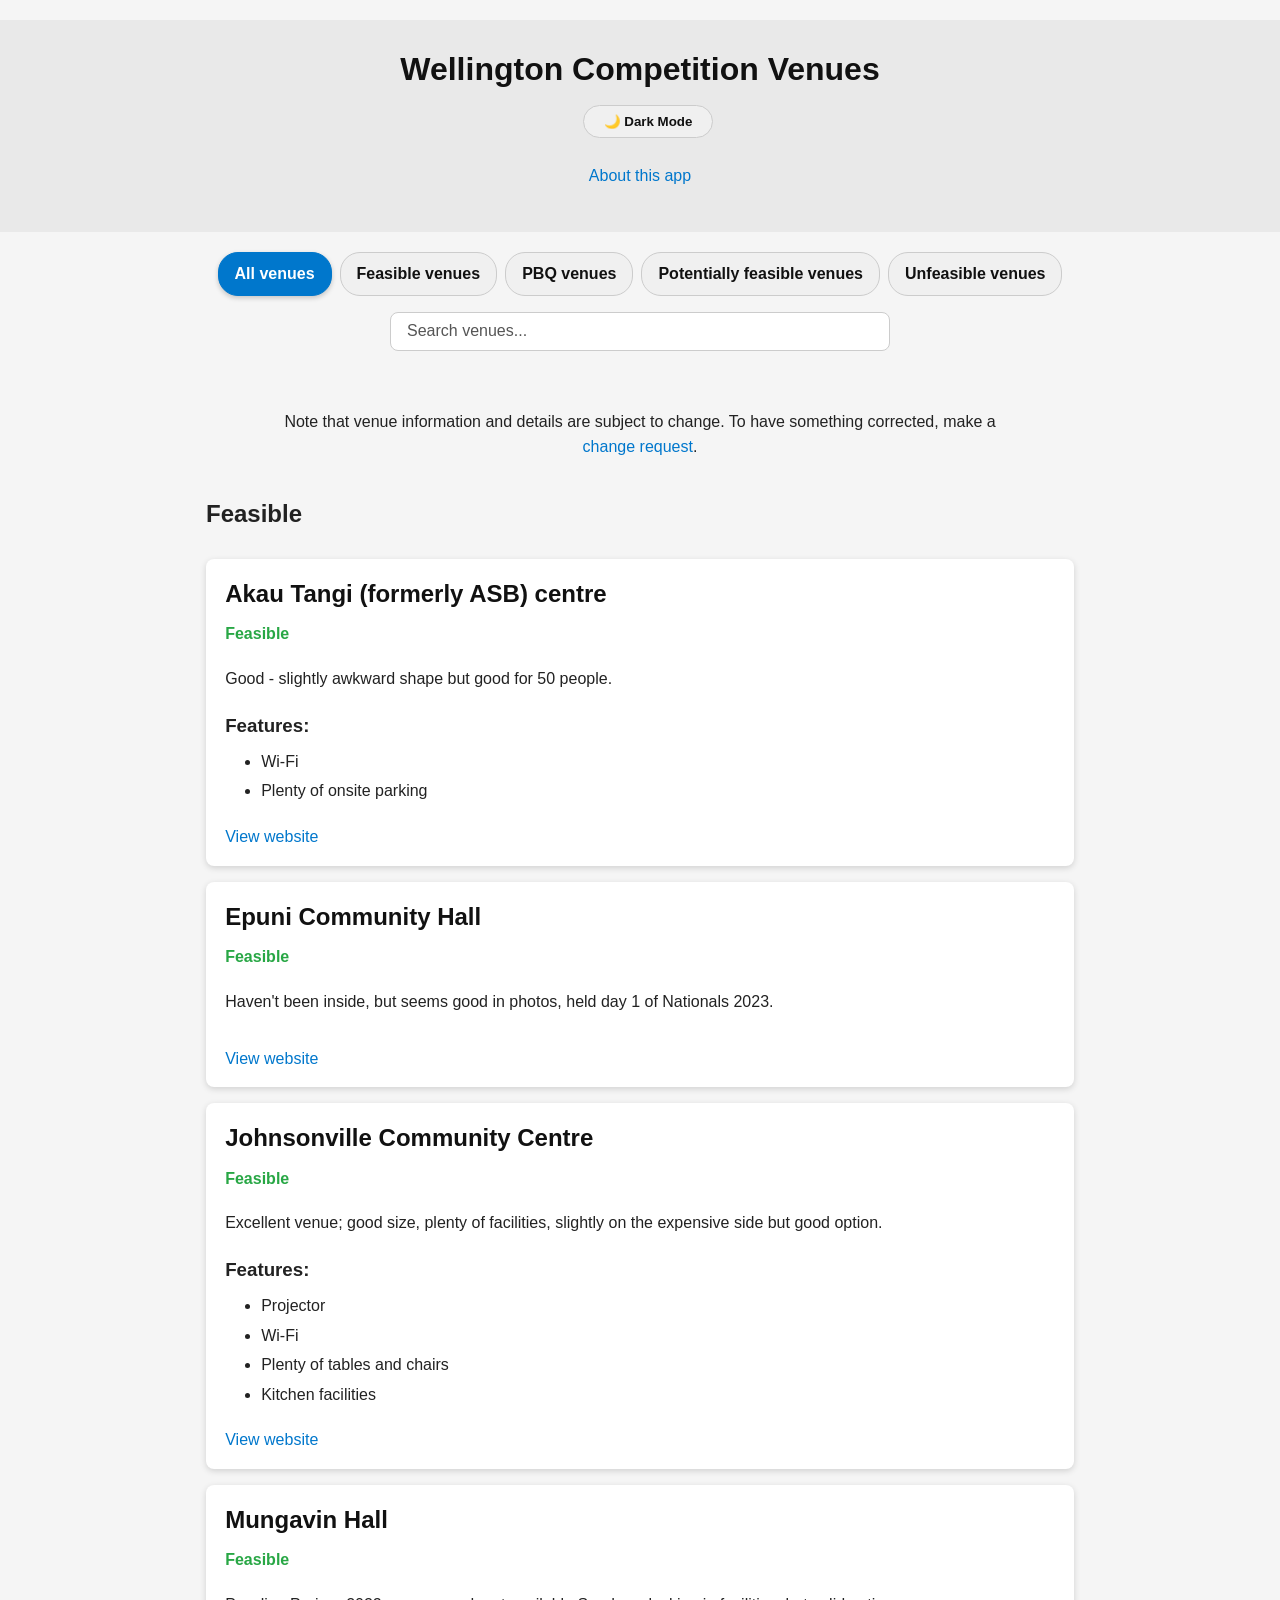
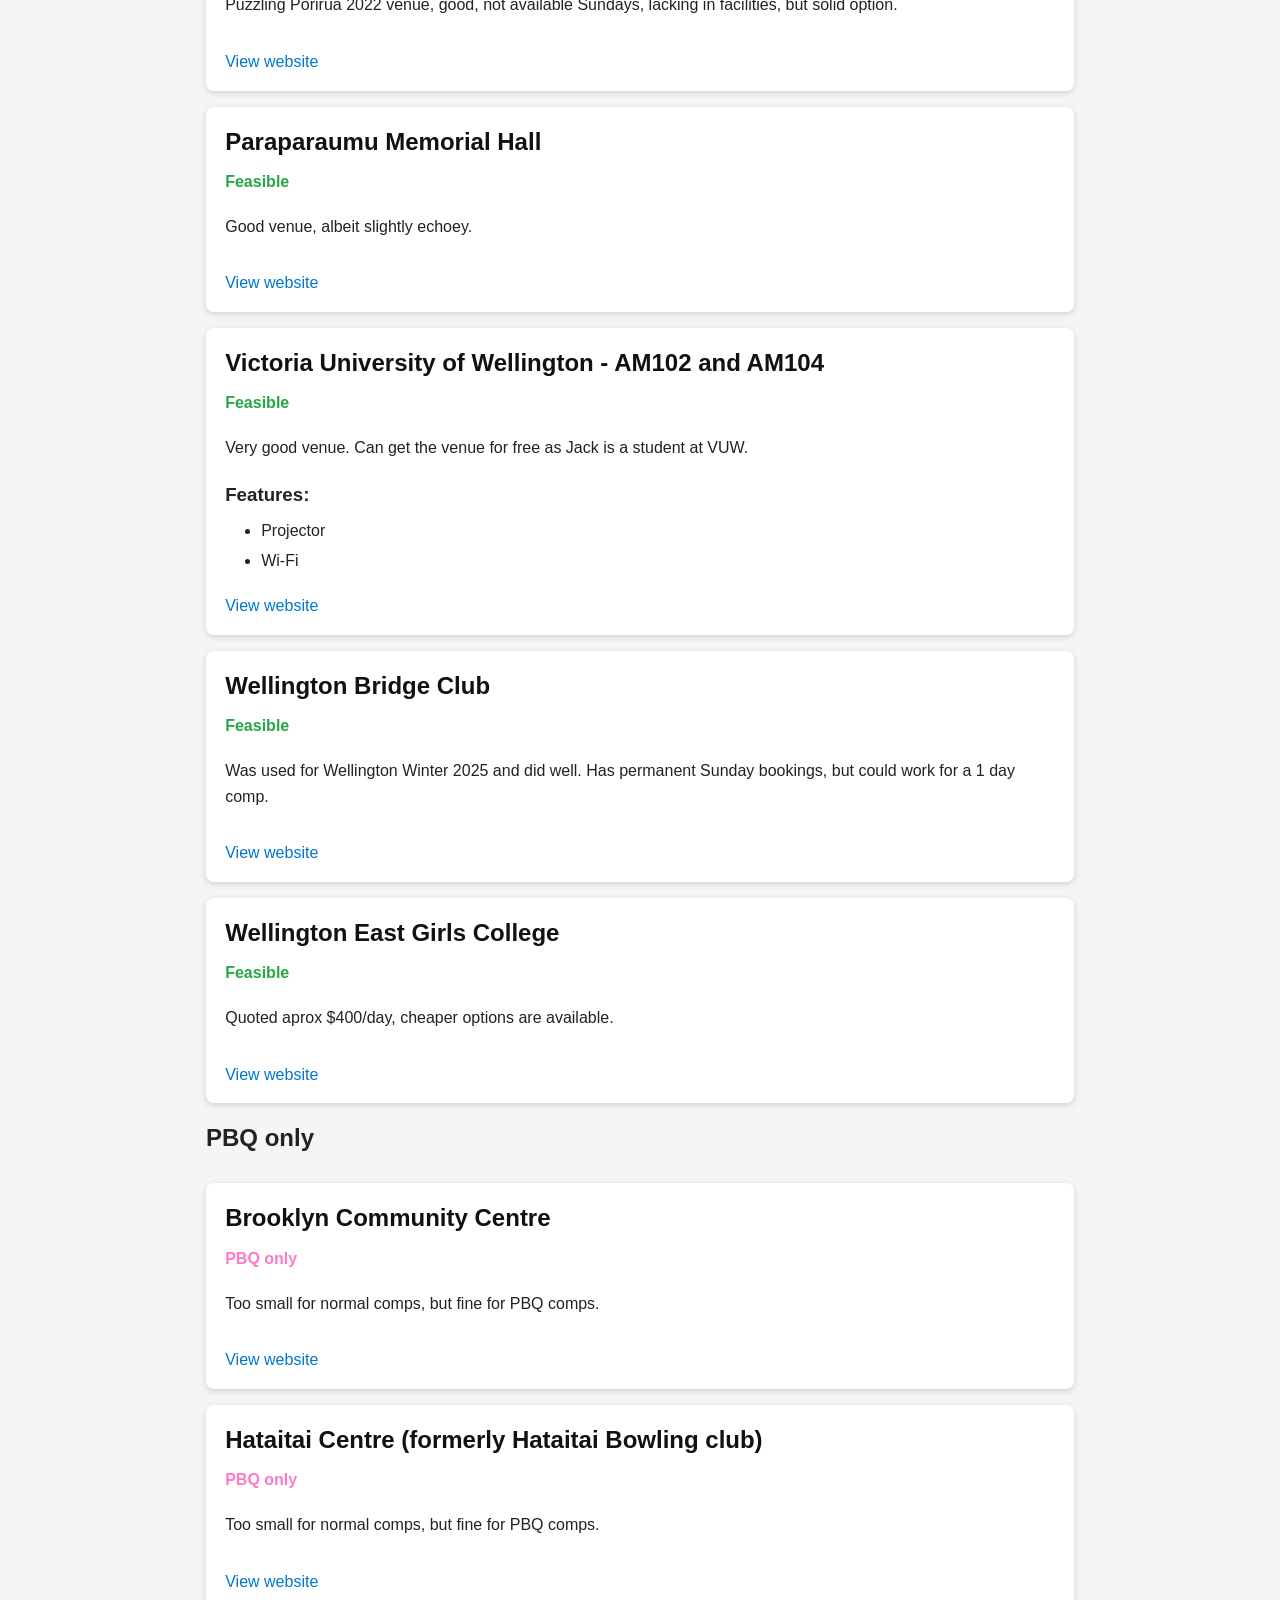
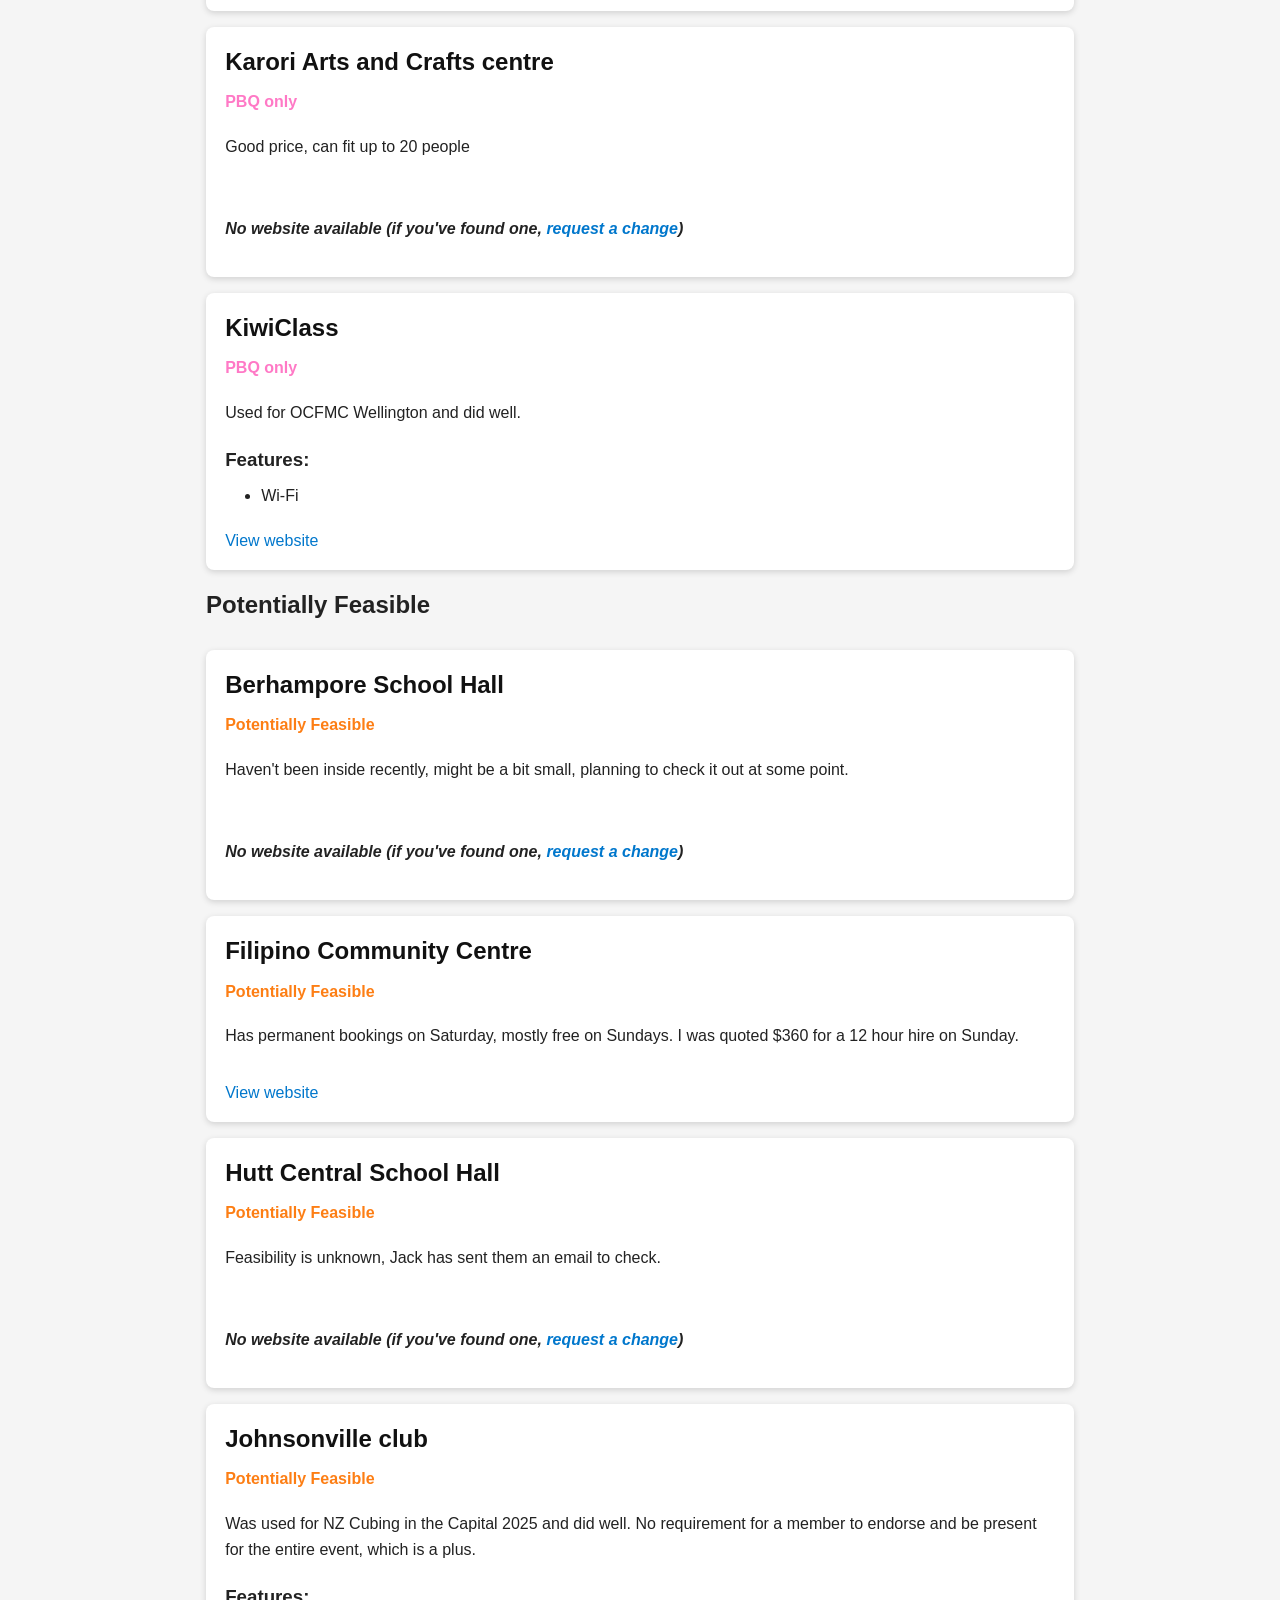
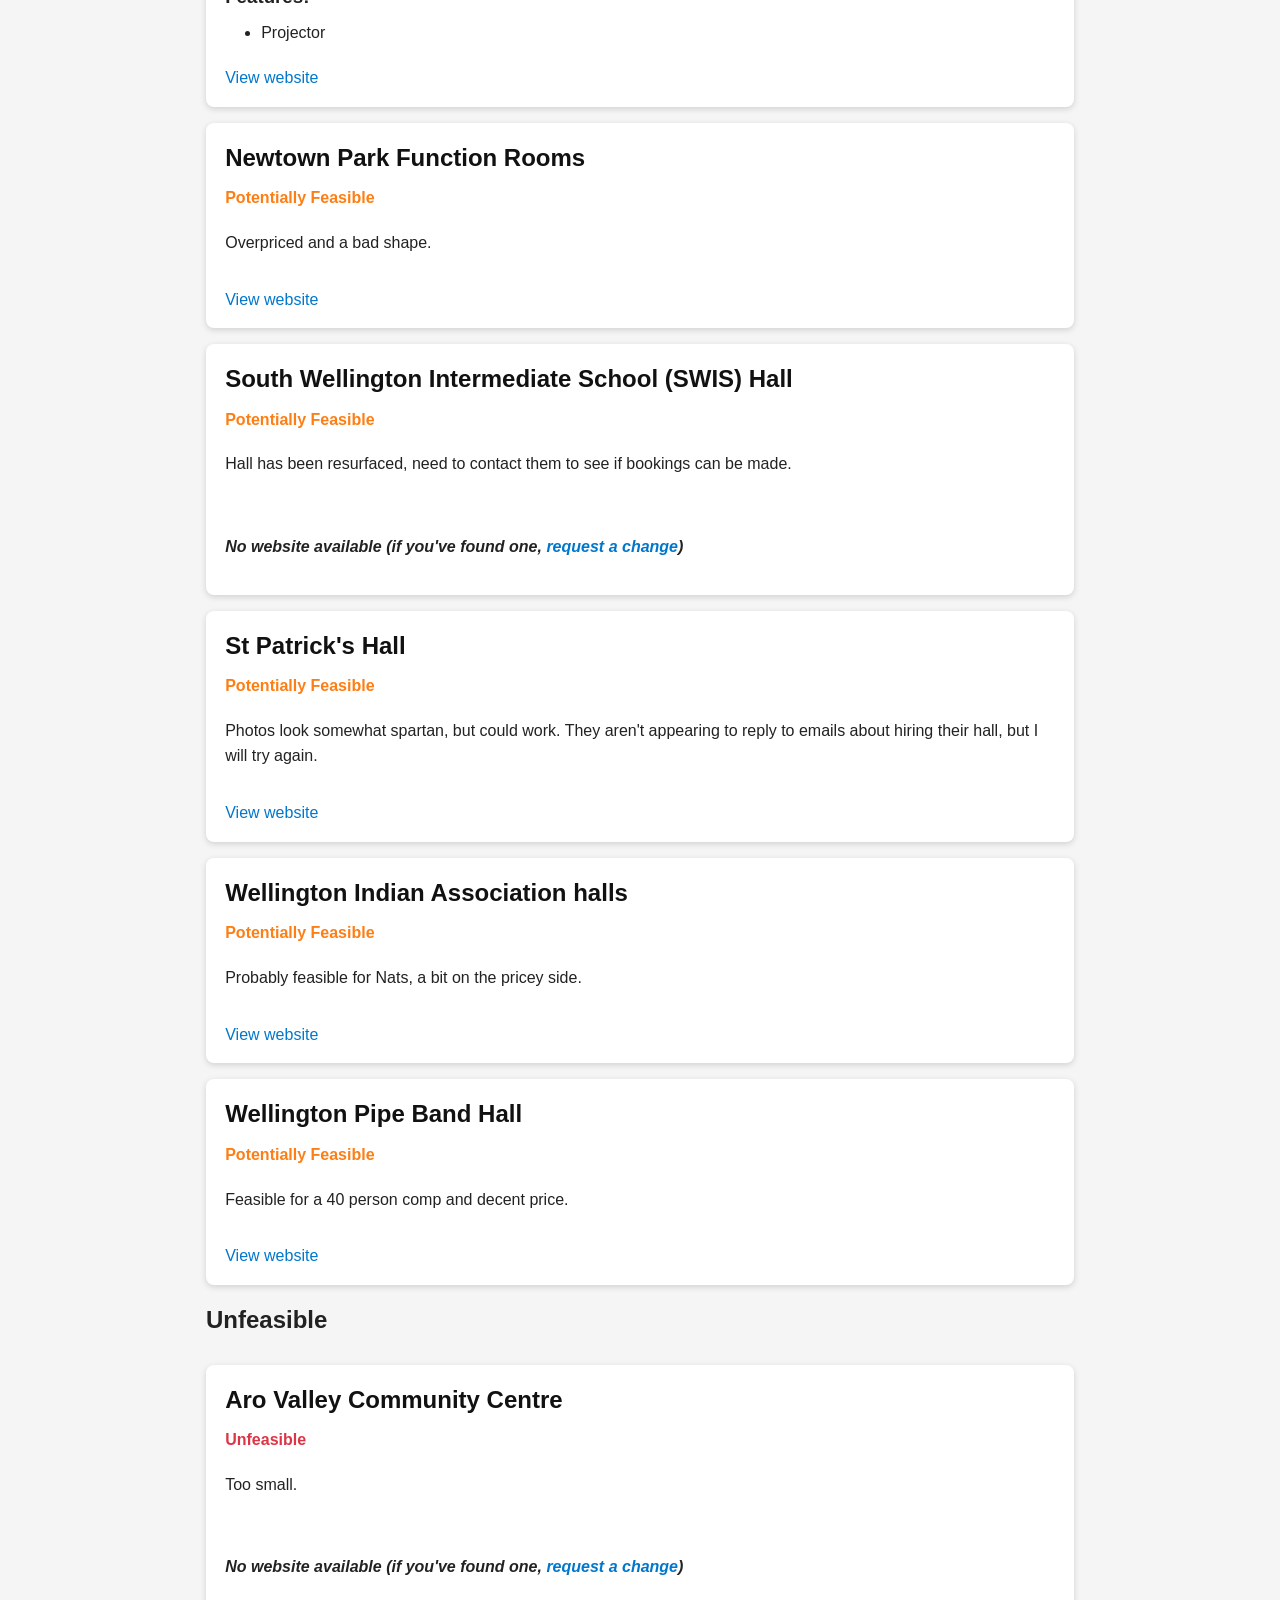
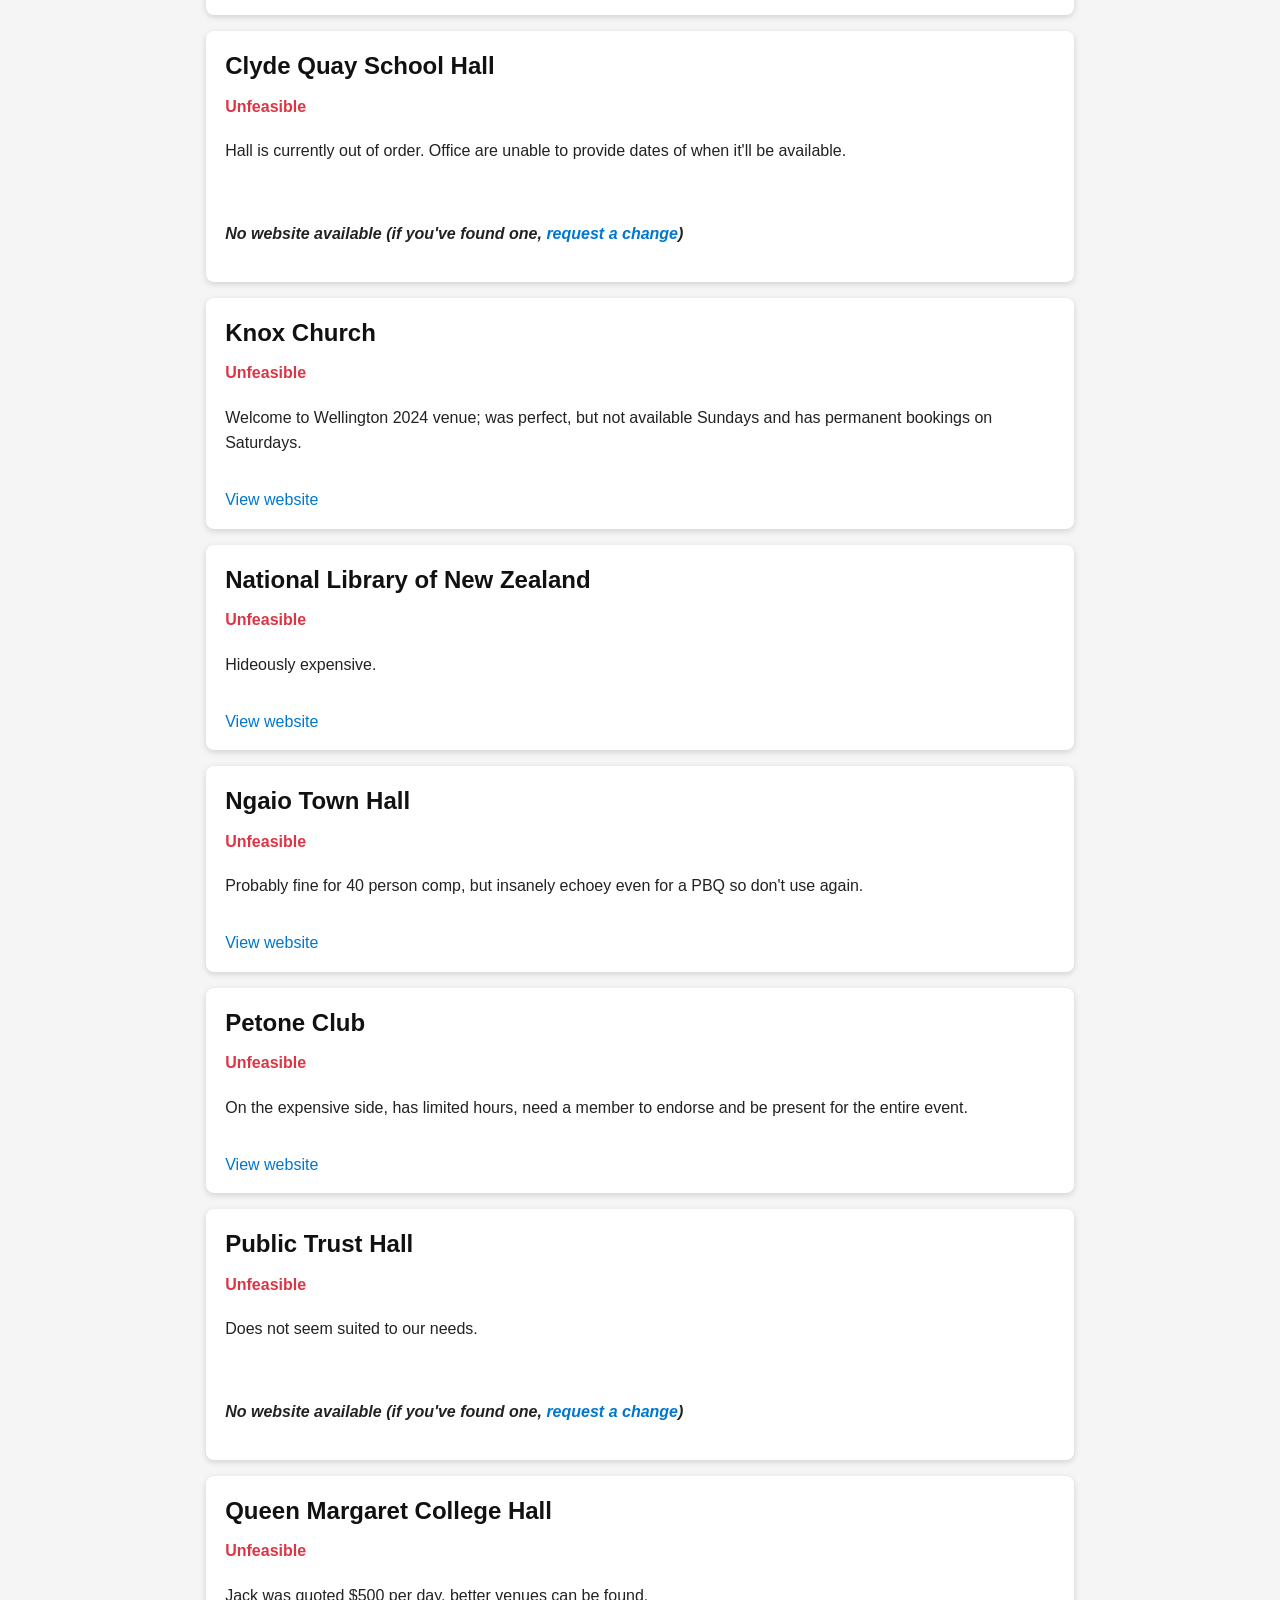
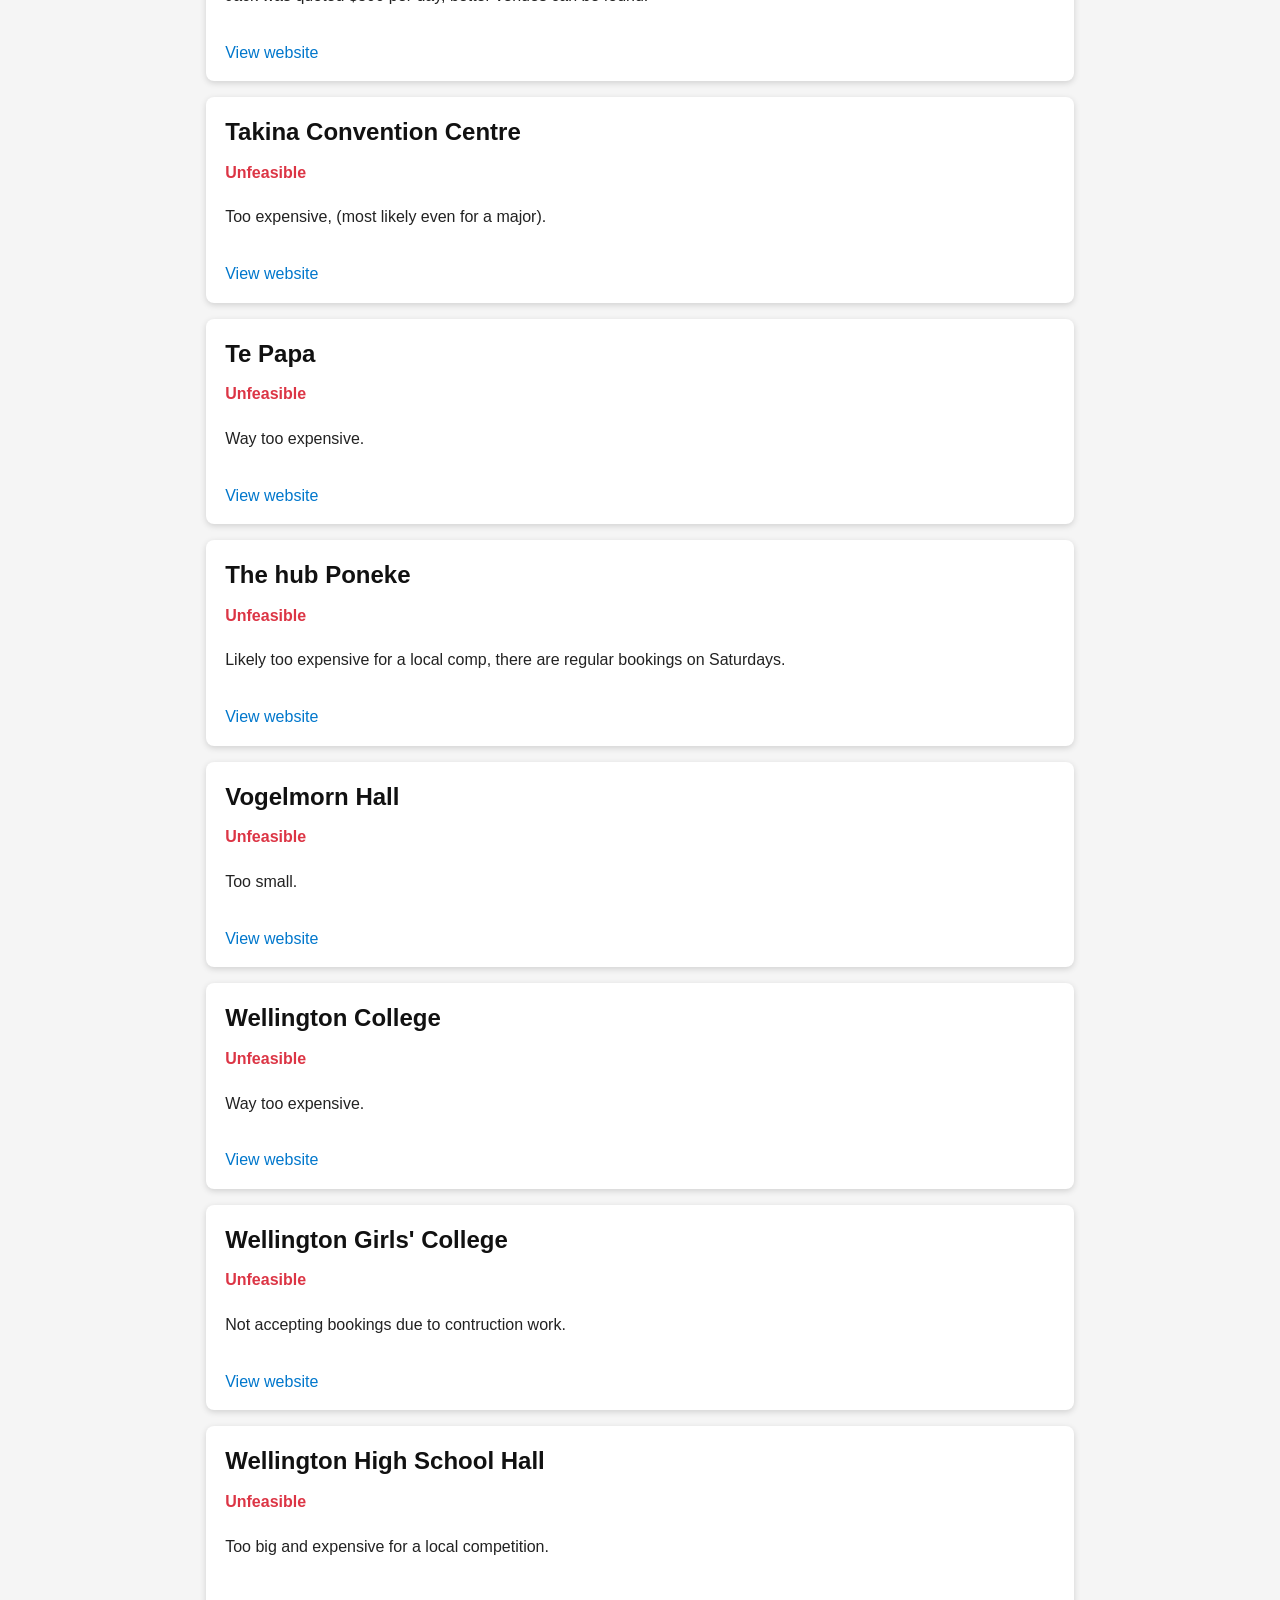
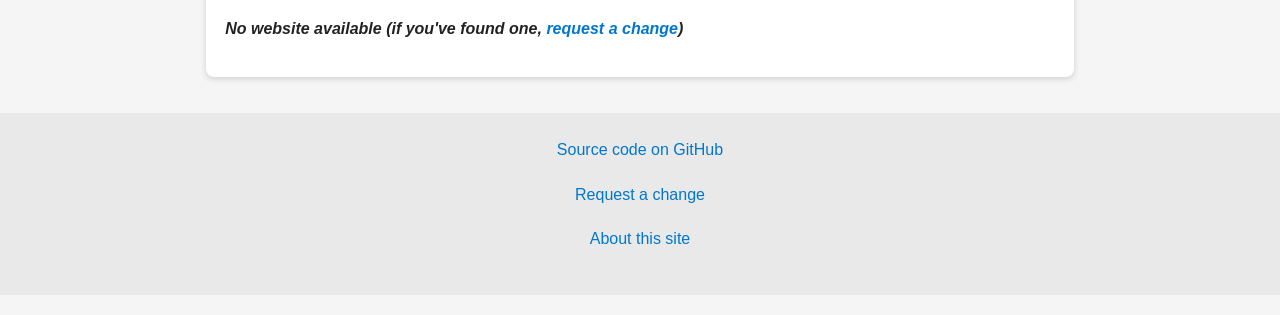
==== commit cc87c880: "add spacing" ====
--- a/src/index.html
+++ b/src/index.html
@@ -27,6 +27,7 @@
         <header>
             <h1>Wellington Competition Venues</h1>
             <button id="theme-toggle">🌙 Dark Mode</button>
+            <br>
             <br>
             <p><a href="./about.html">About this app</a></p>
         </header>
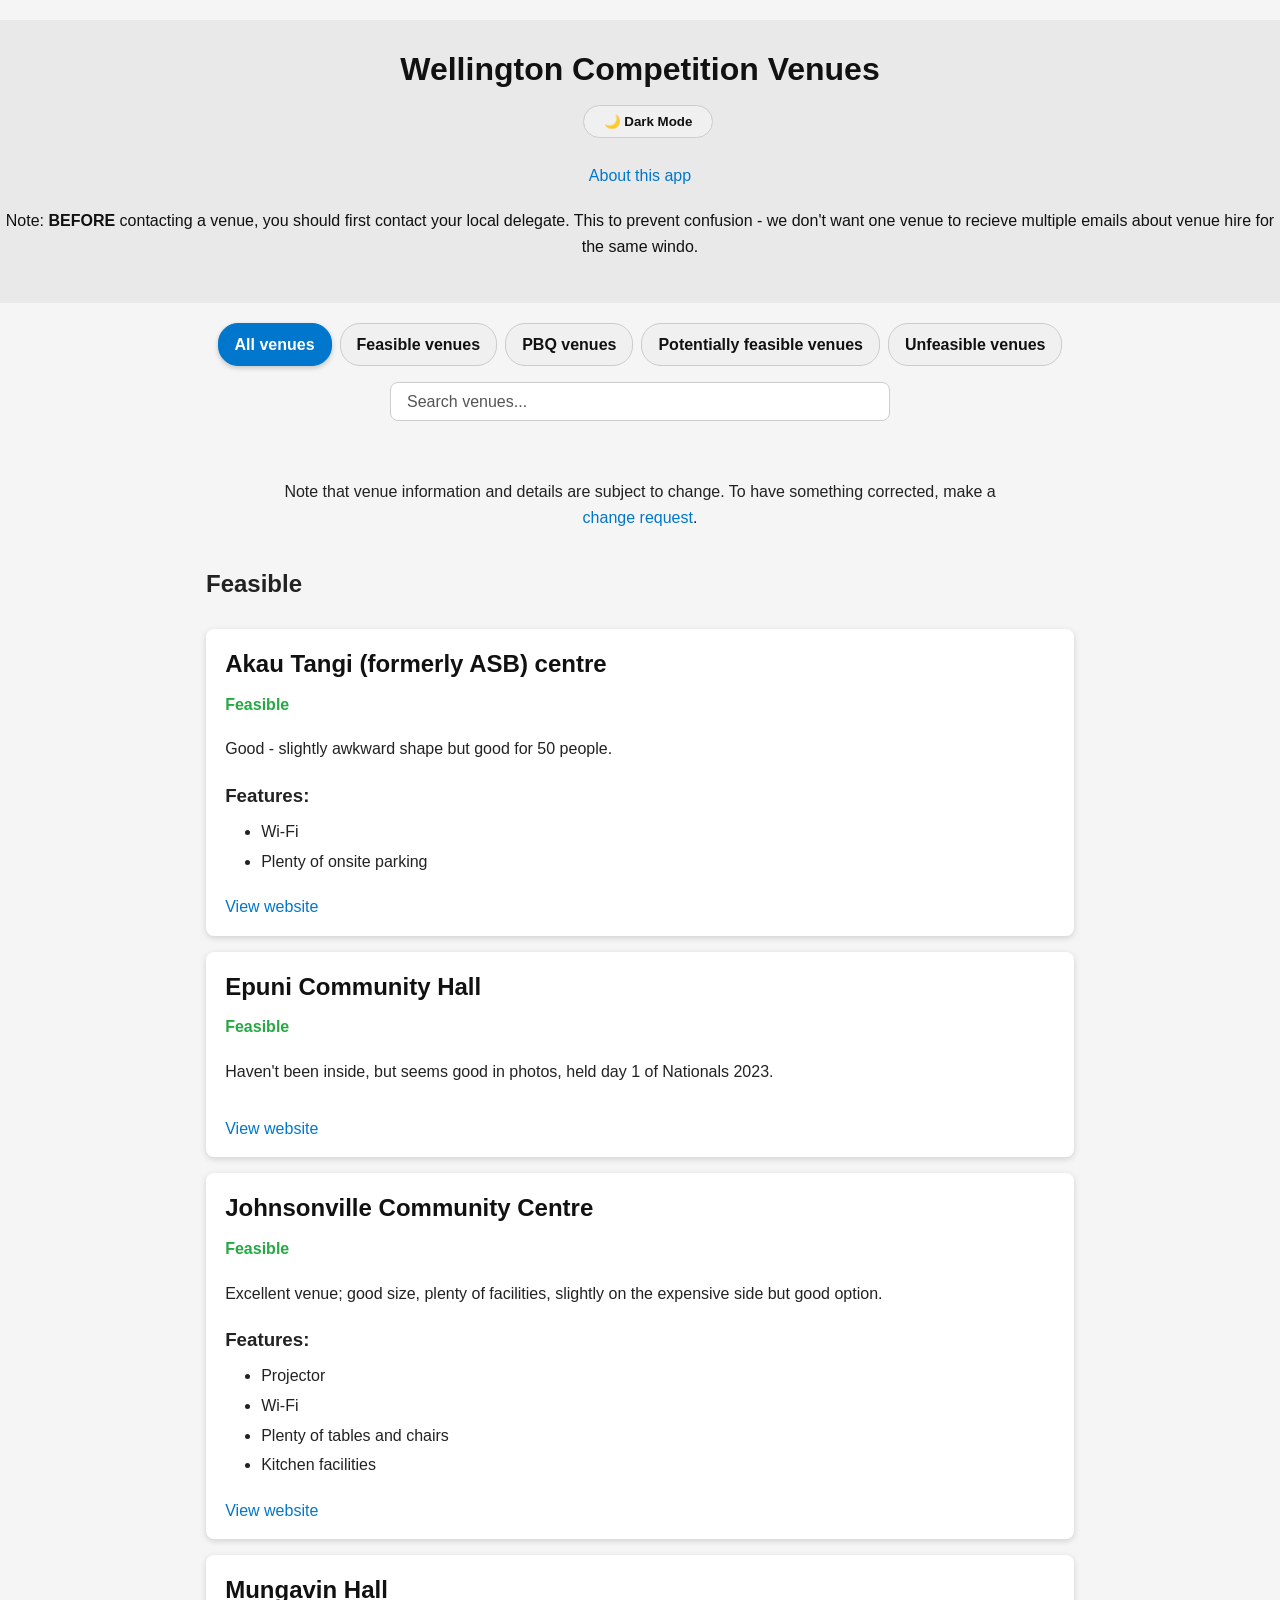
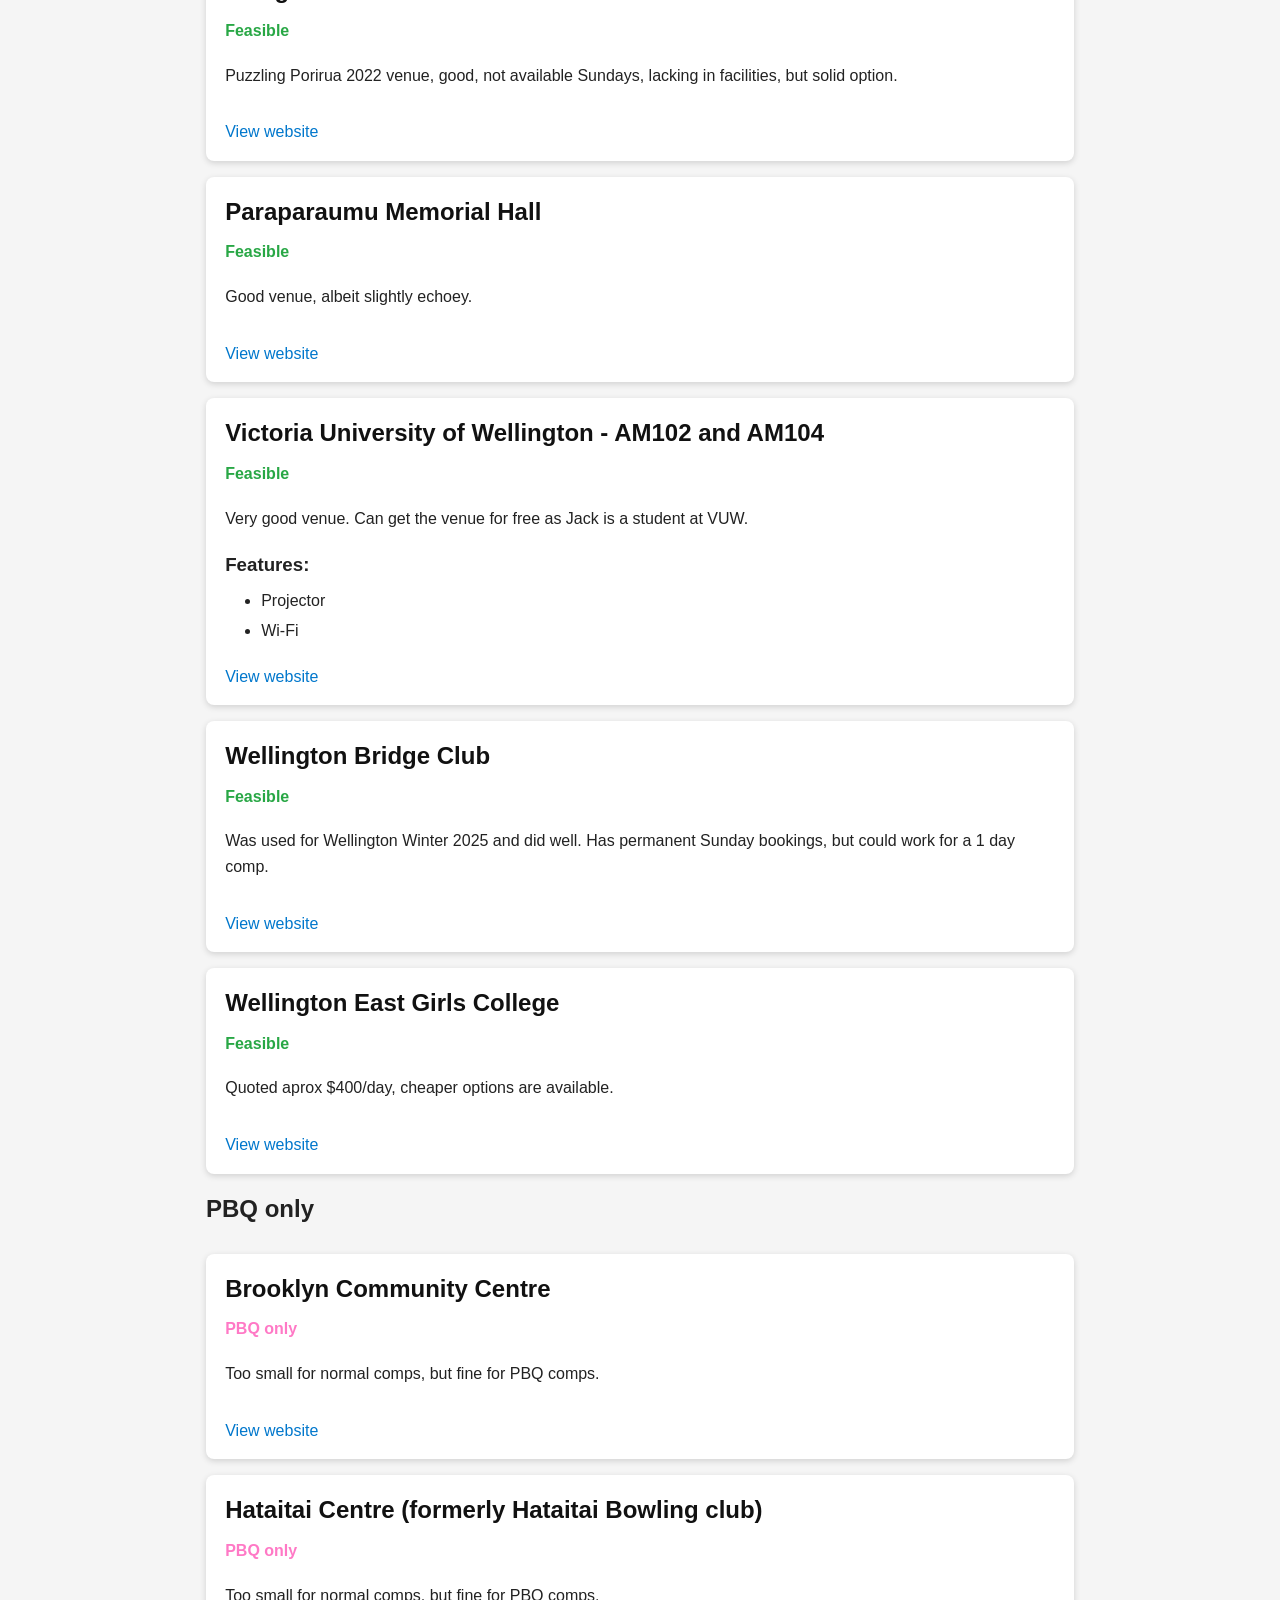
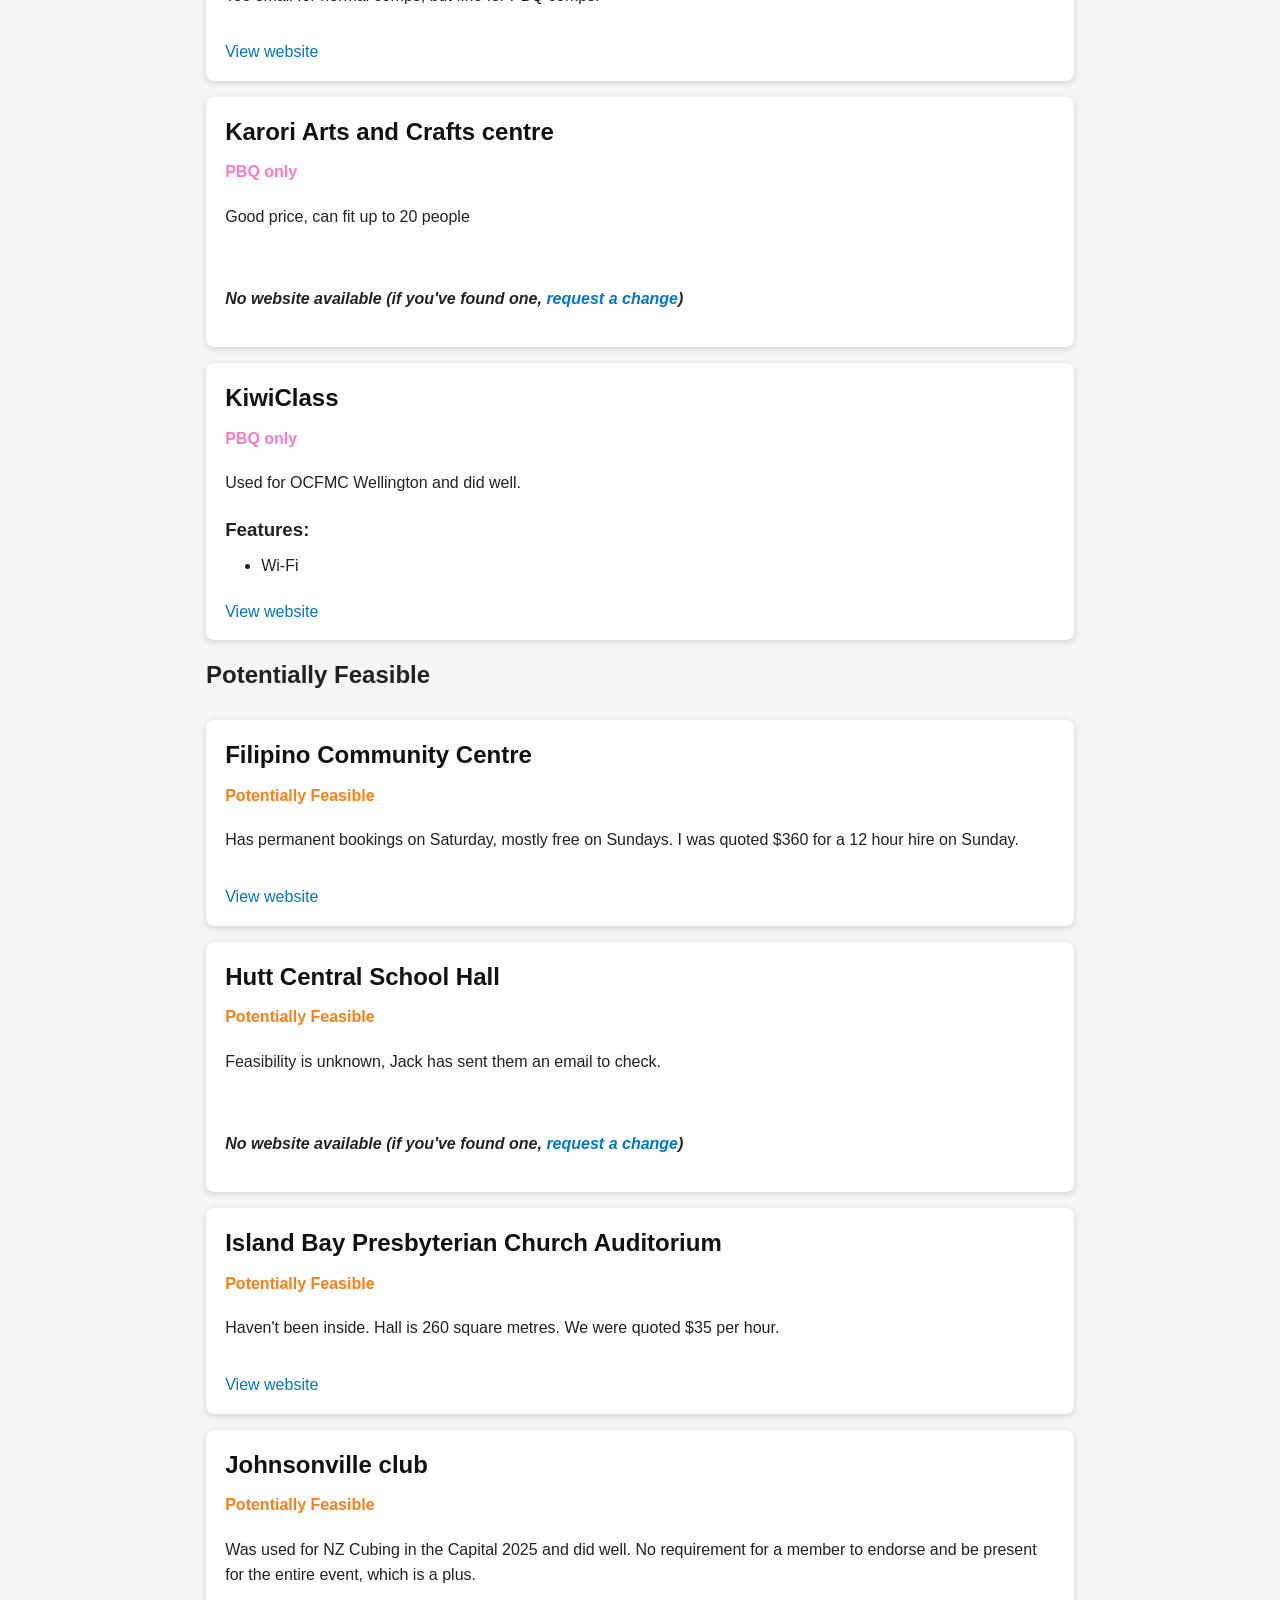
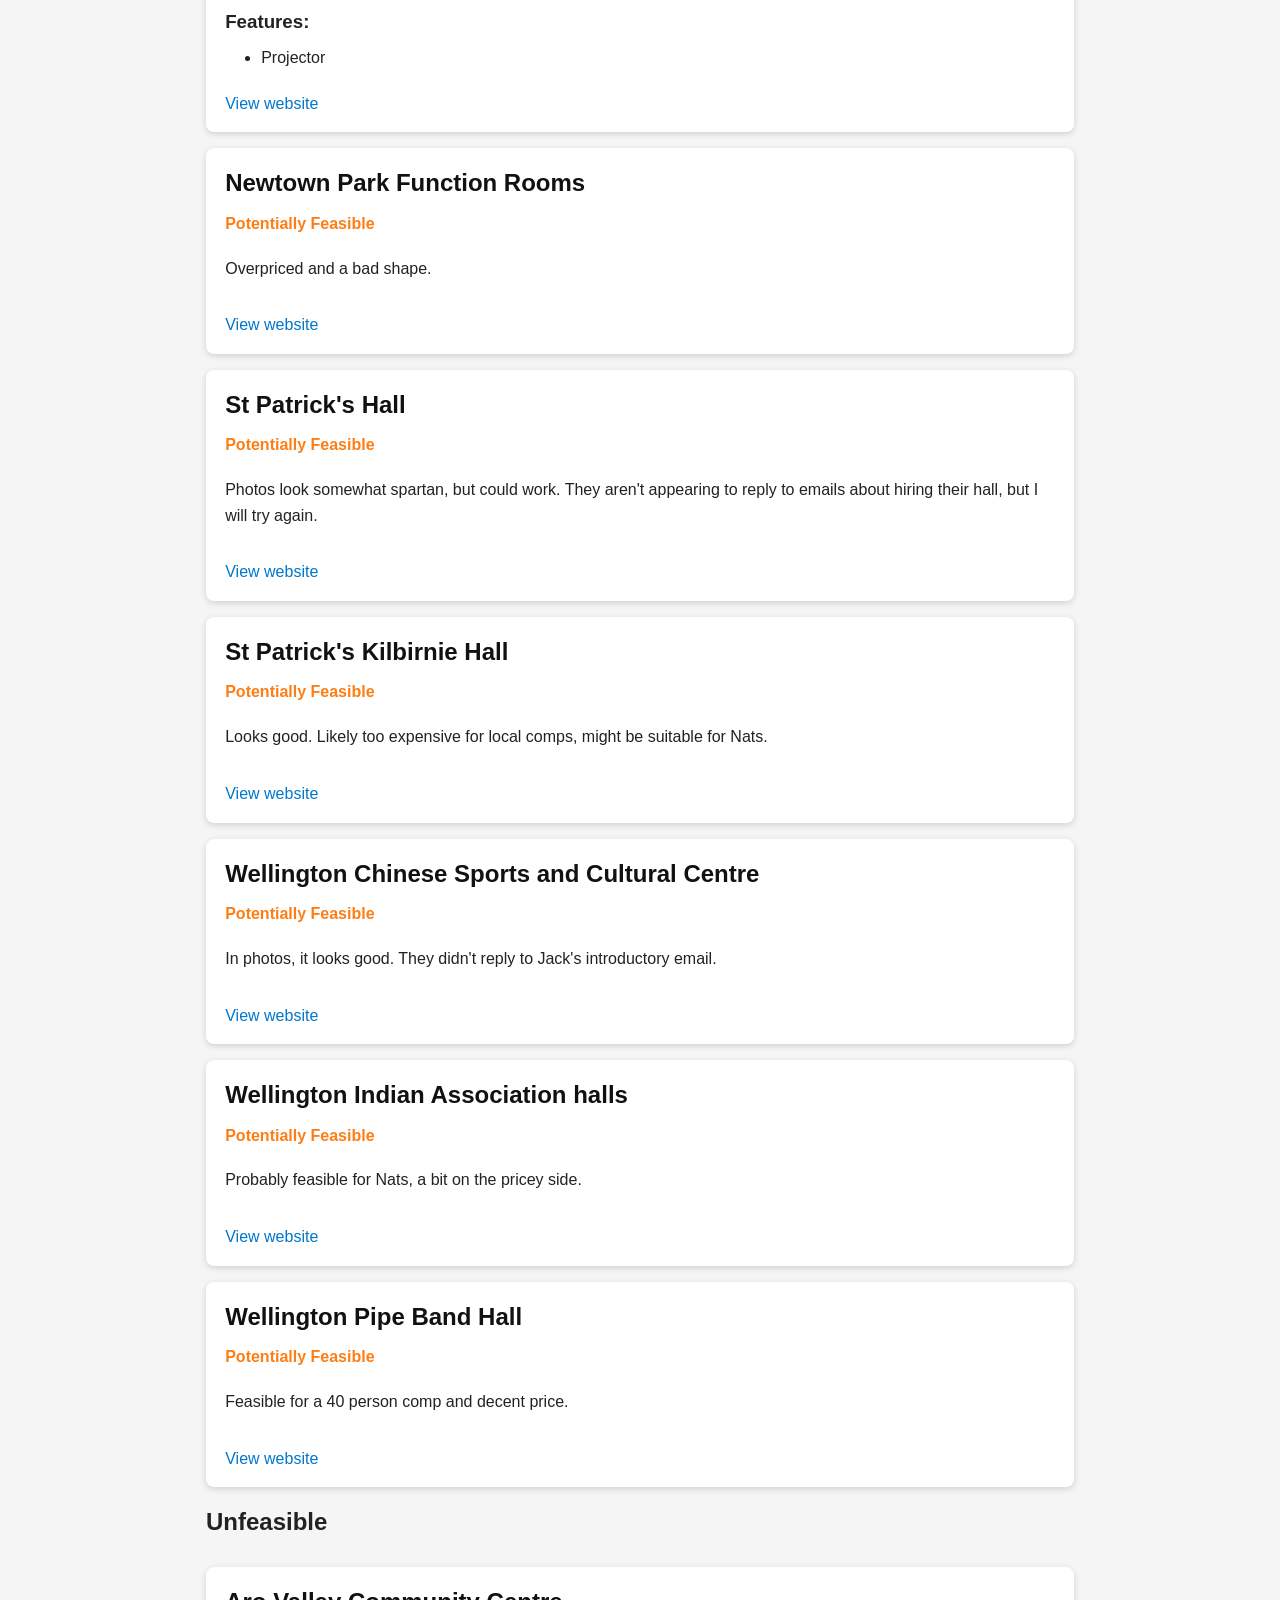
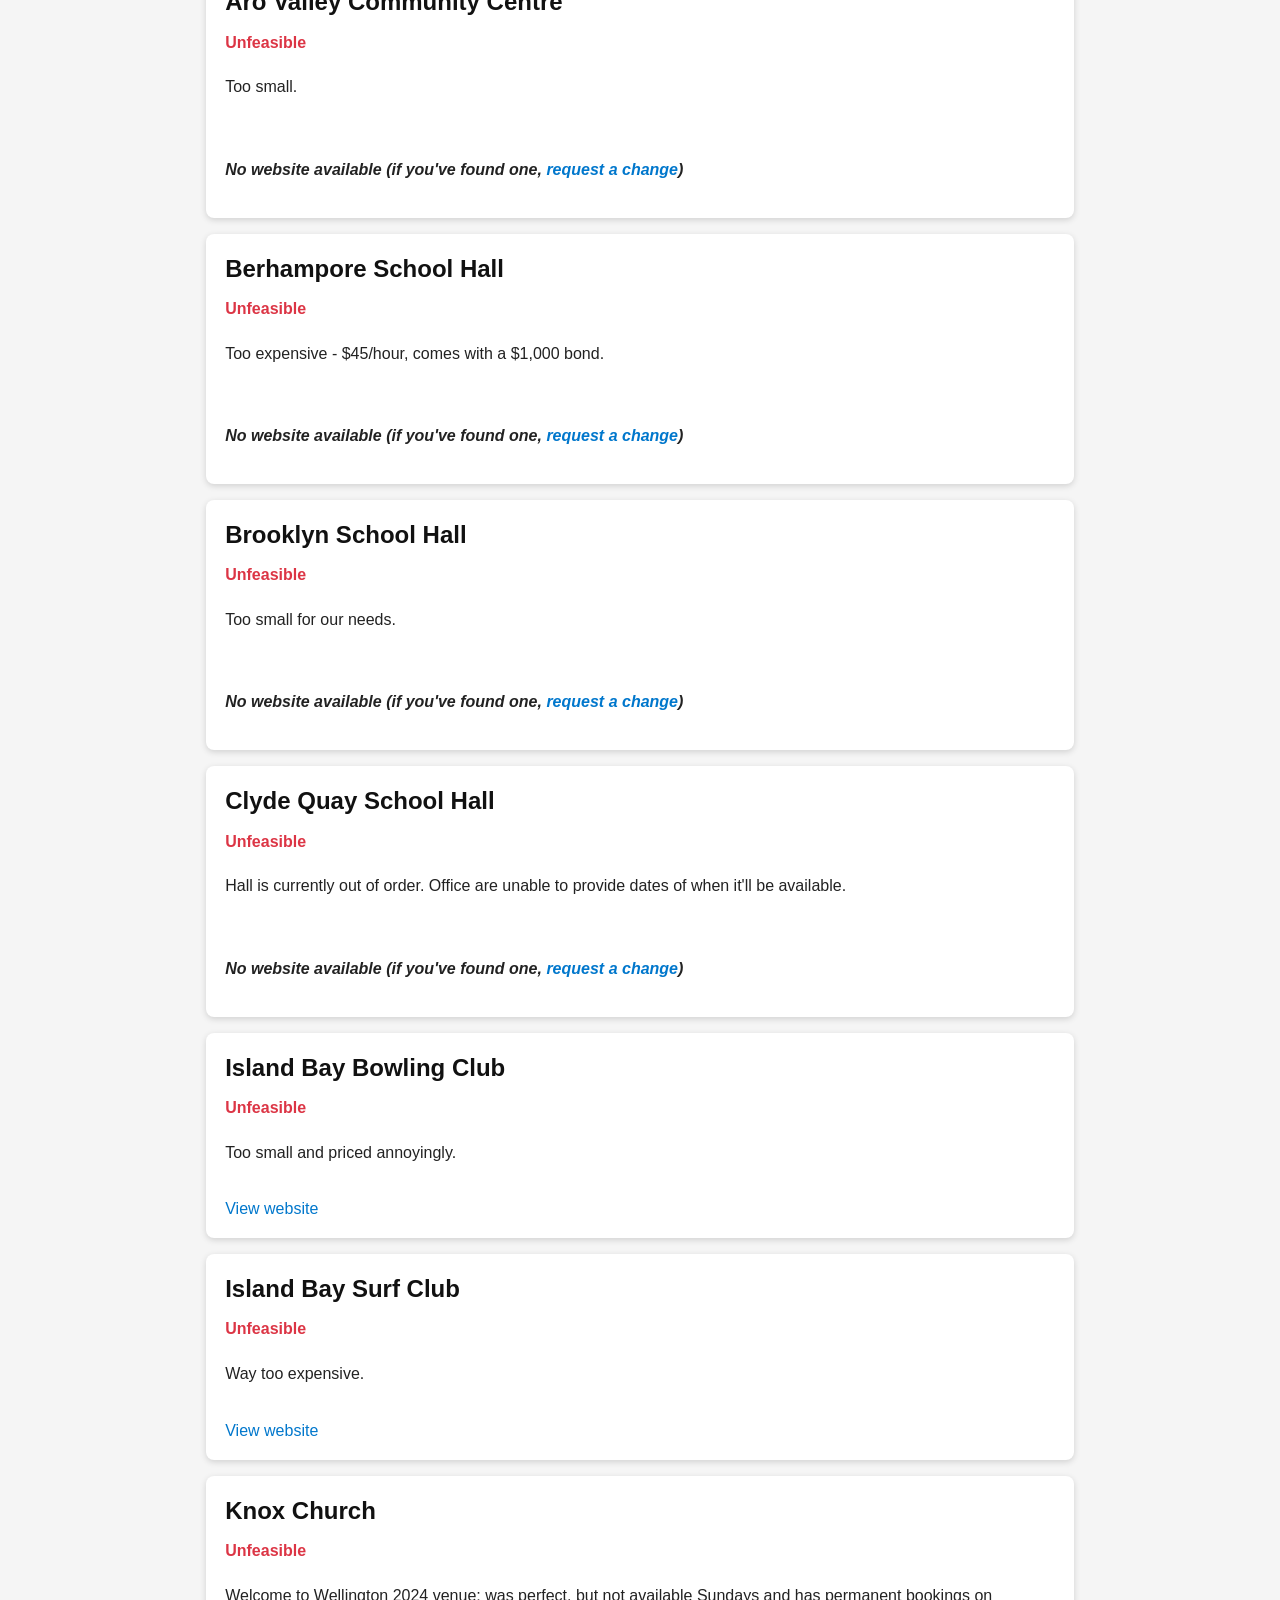
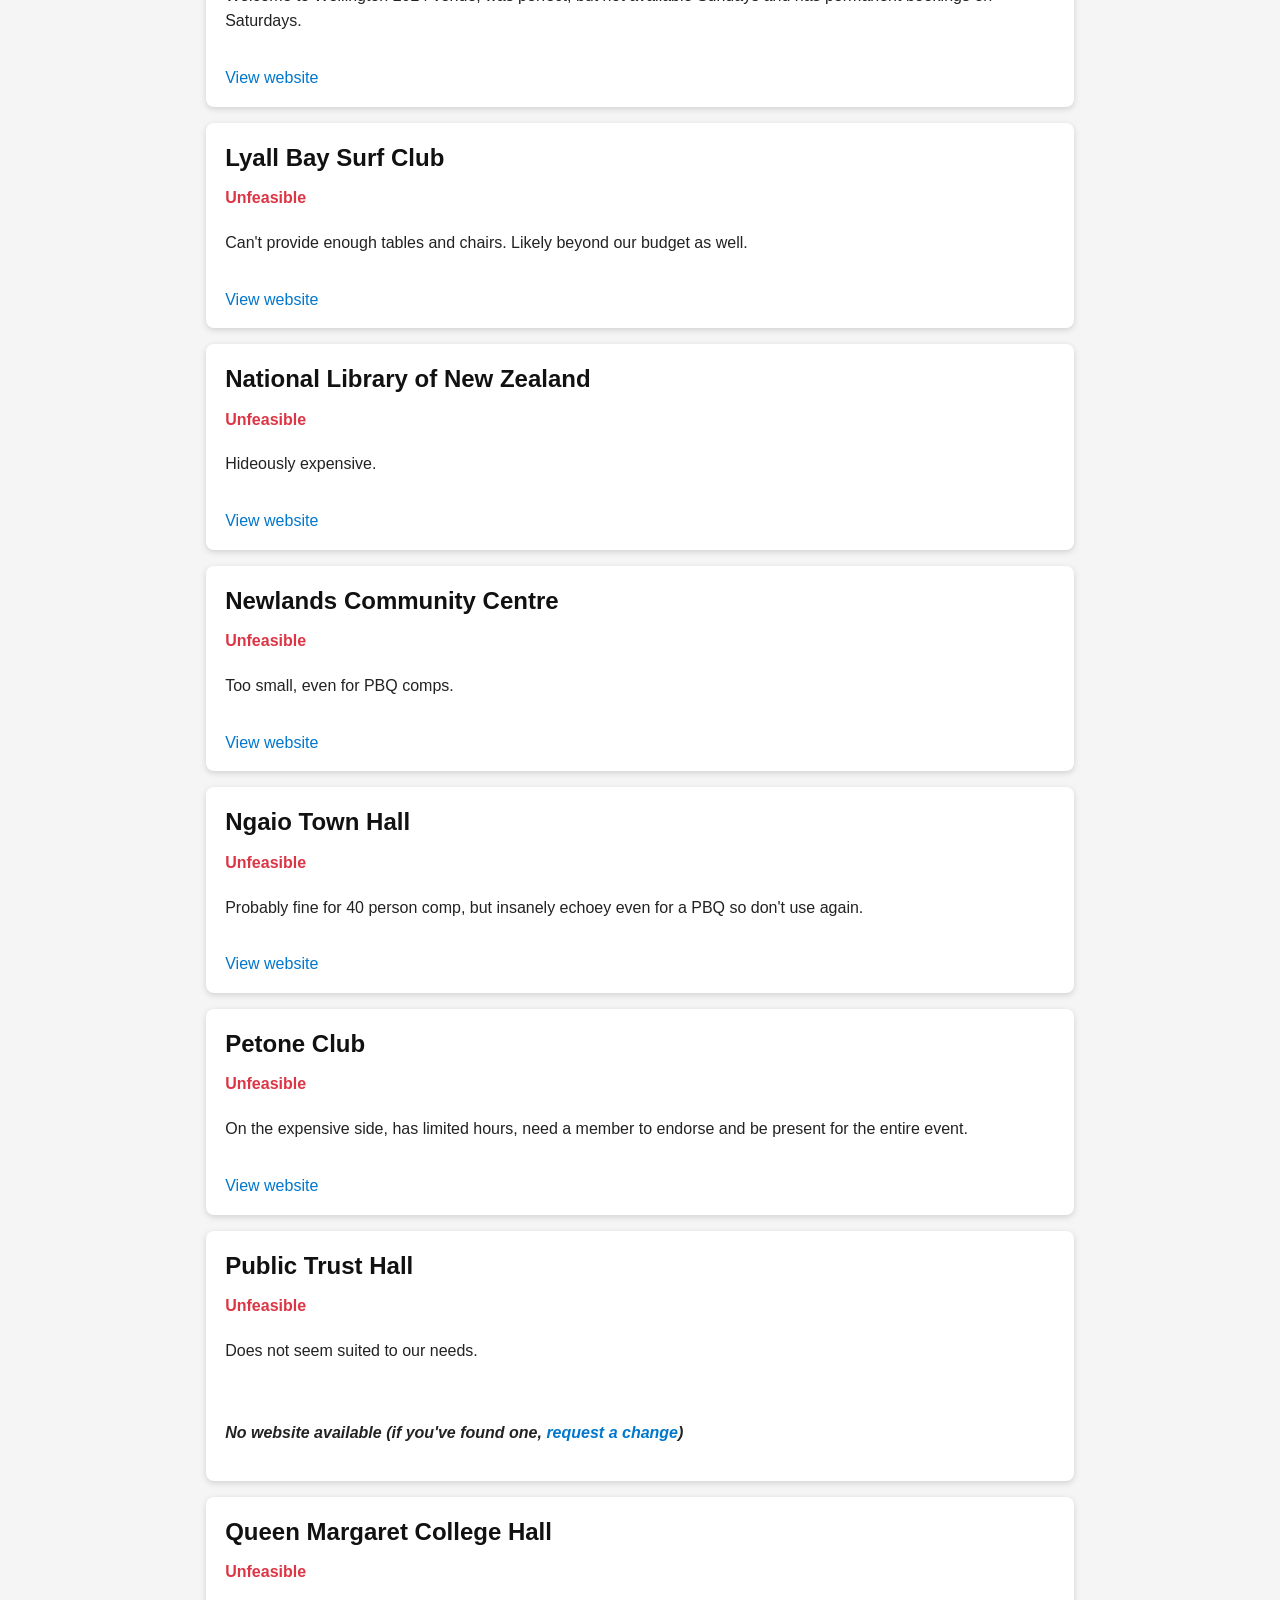
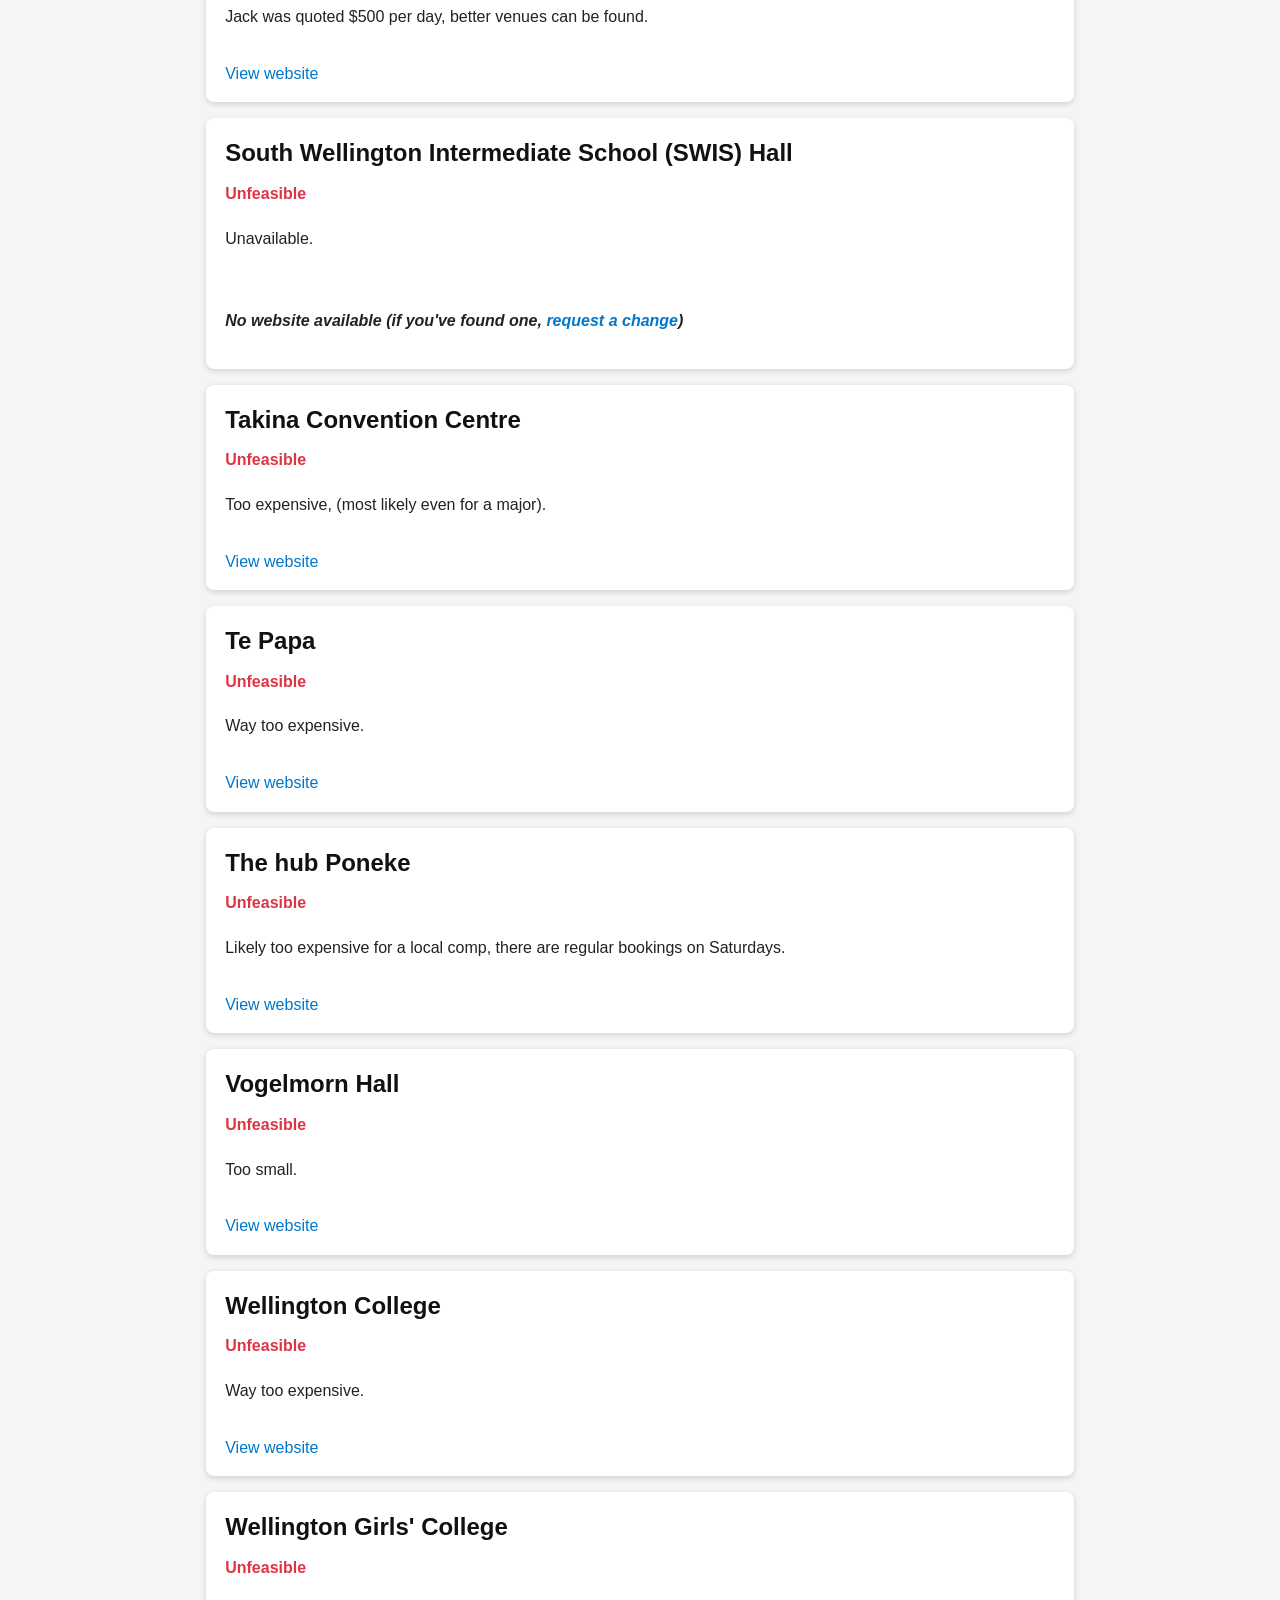
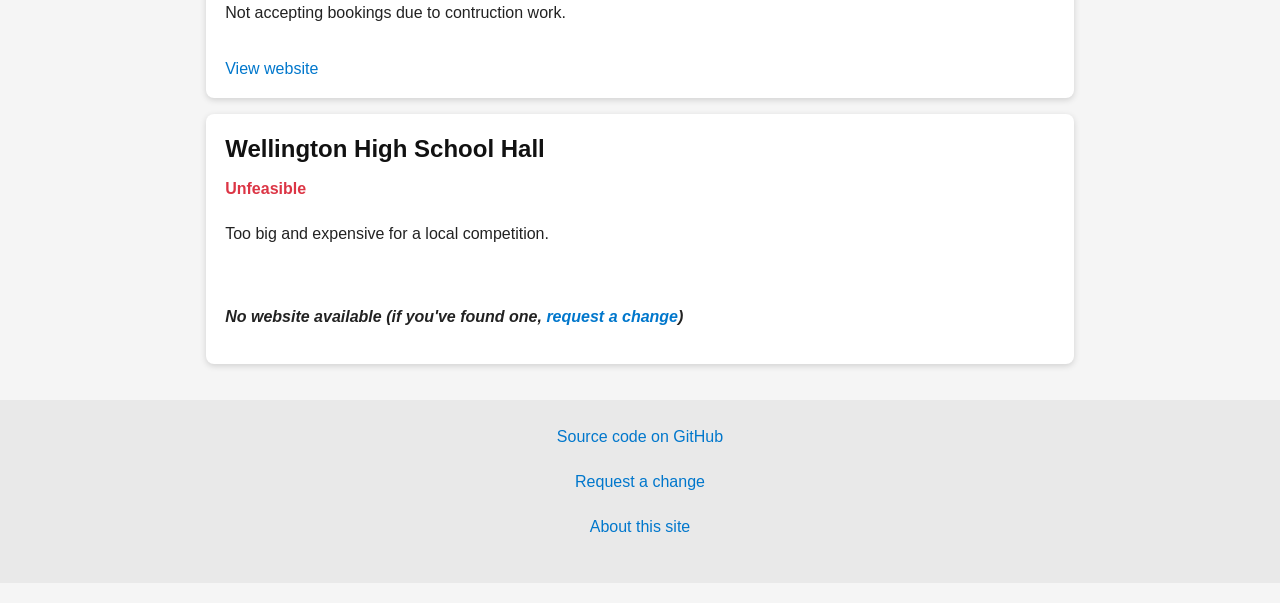
==== commit 168368c2: "add text to hopefully prevent venues recieving multiple inquires in a short space of time" ====
--- a/src/index.html
+++ b/src/index.html
@@ -30,6 +30,8 @@
             <br>
             <br>
             <p><a href="./about.html">About this app</a></p>
+            <p>Note: <strong>BEFORE</strong> contacting a venue, you should first contact your local delegate. This to prevent confusion - we don't want one venue to recieve multiple emails about venue hire for the same windo.</p>
+
         </header>
 
         <main>
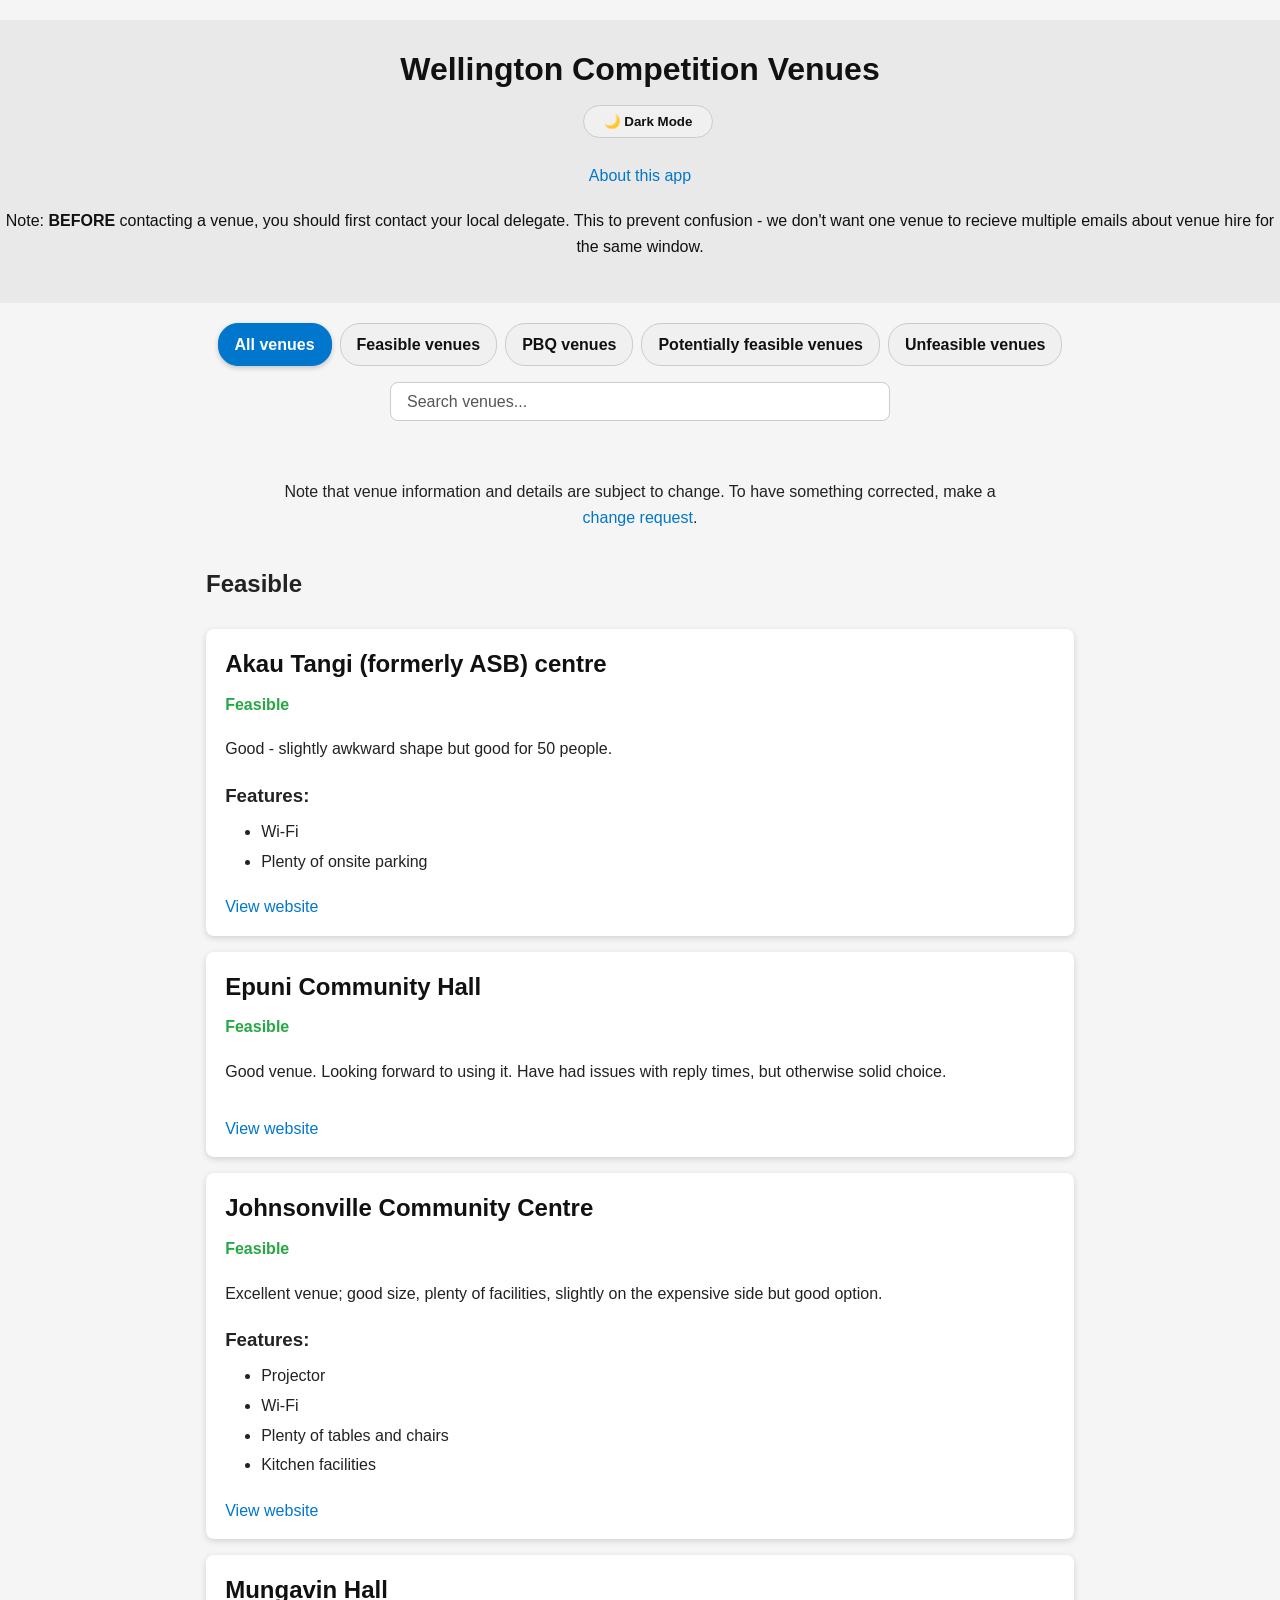
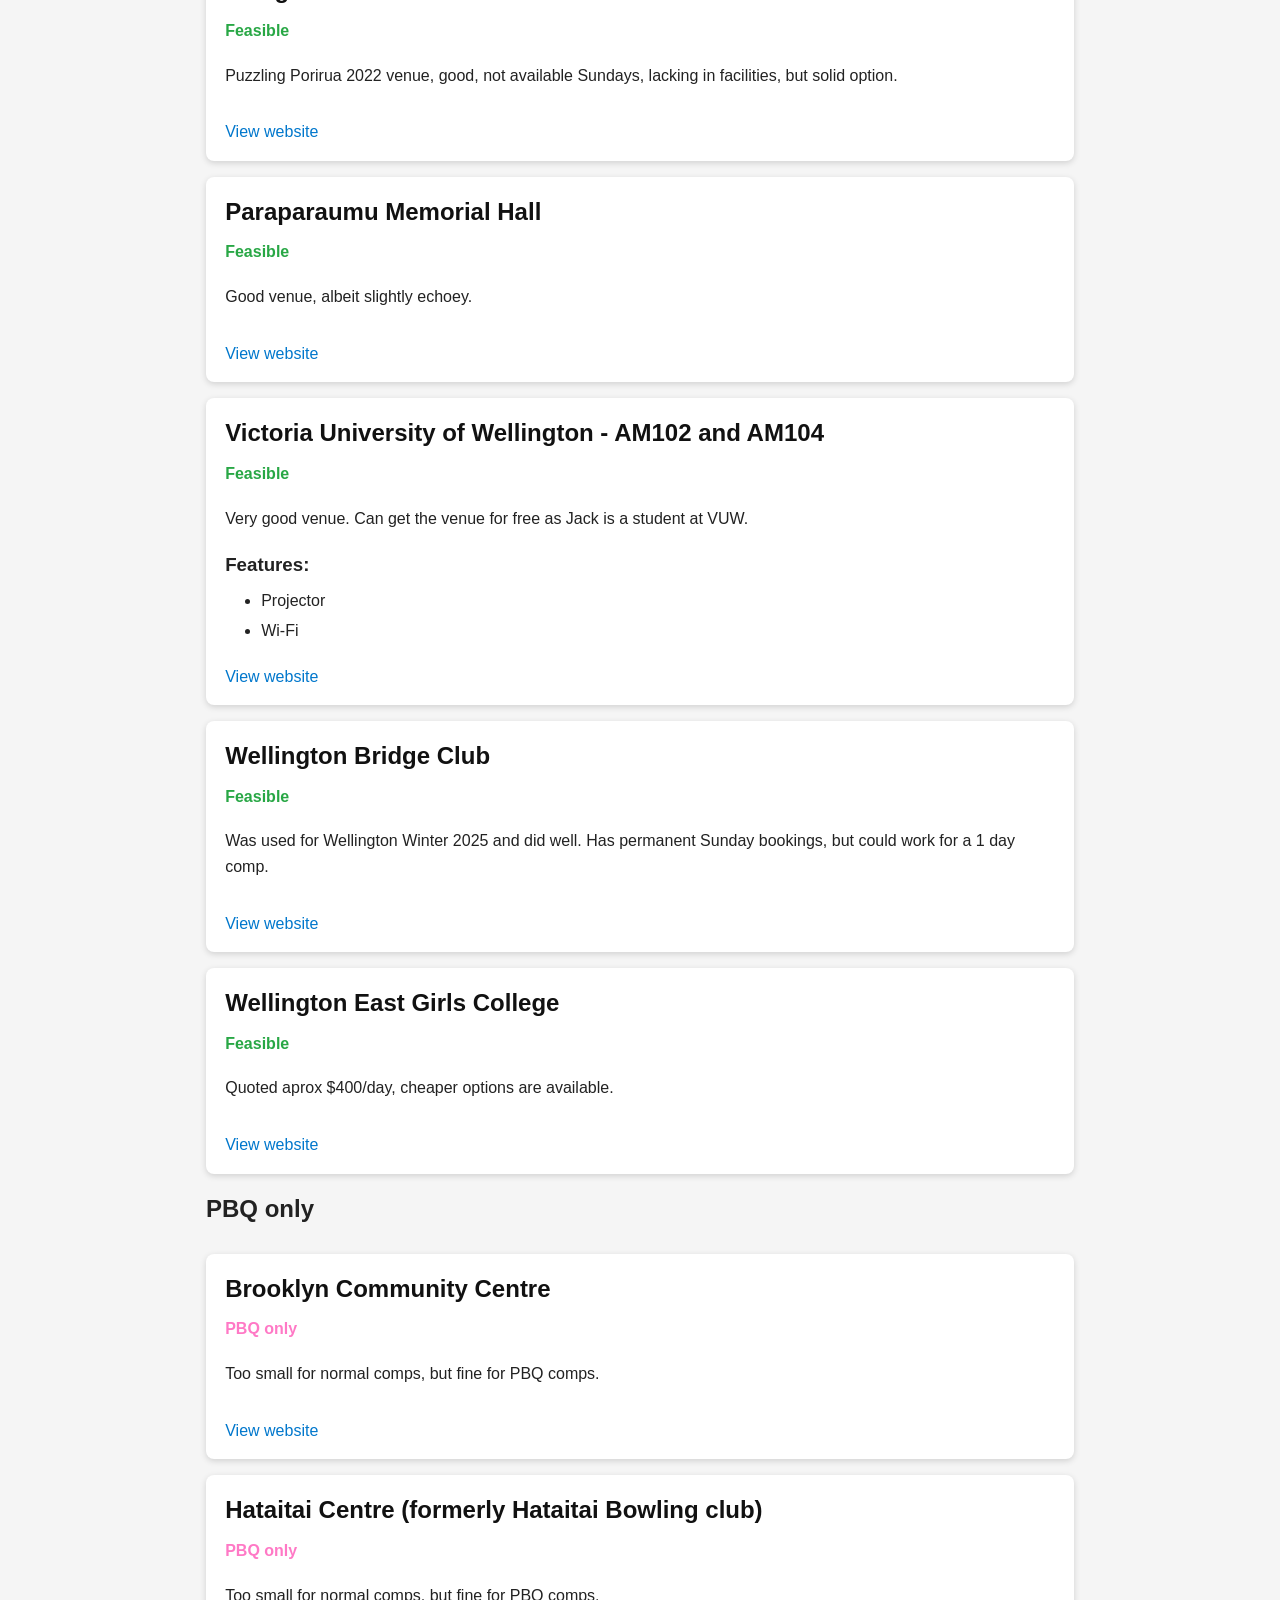
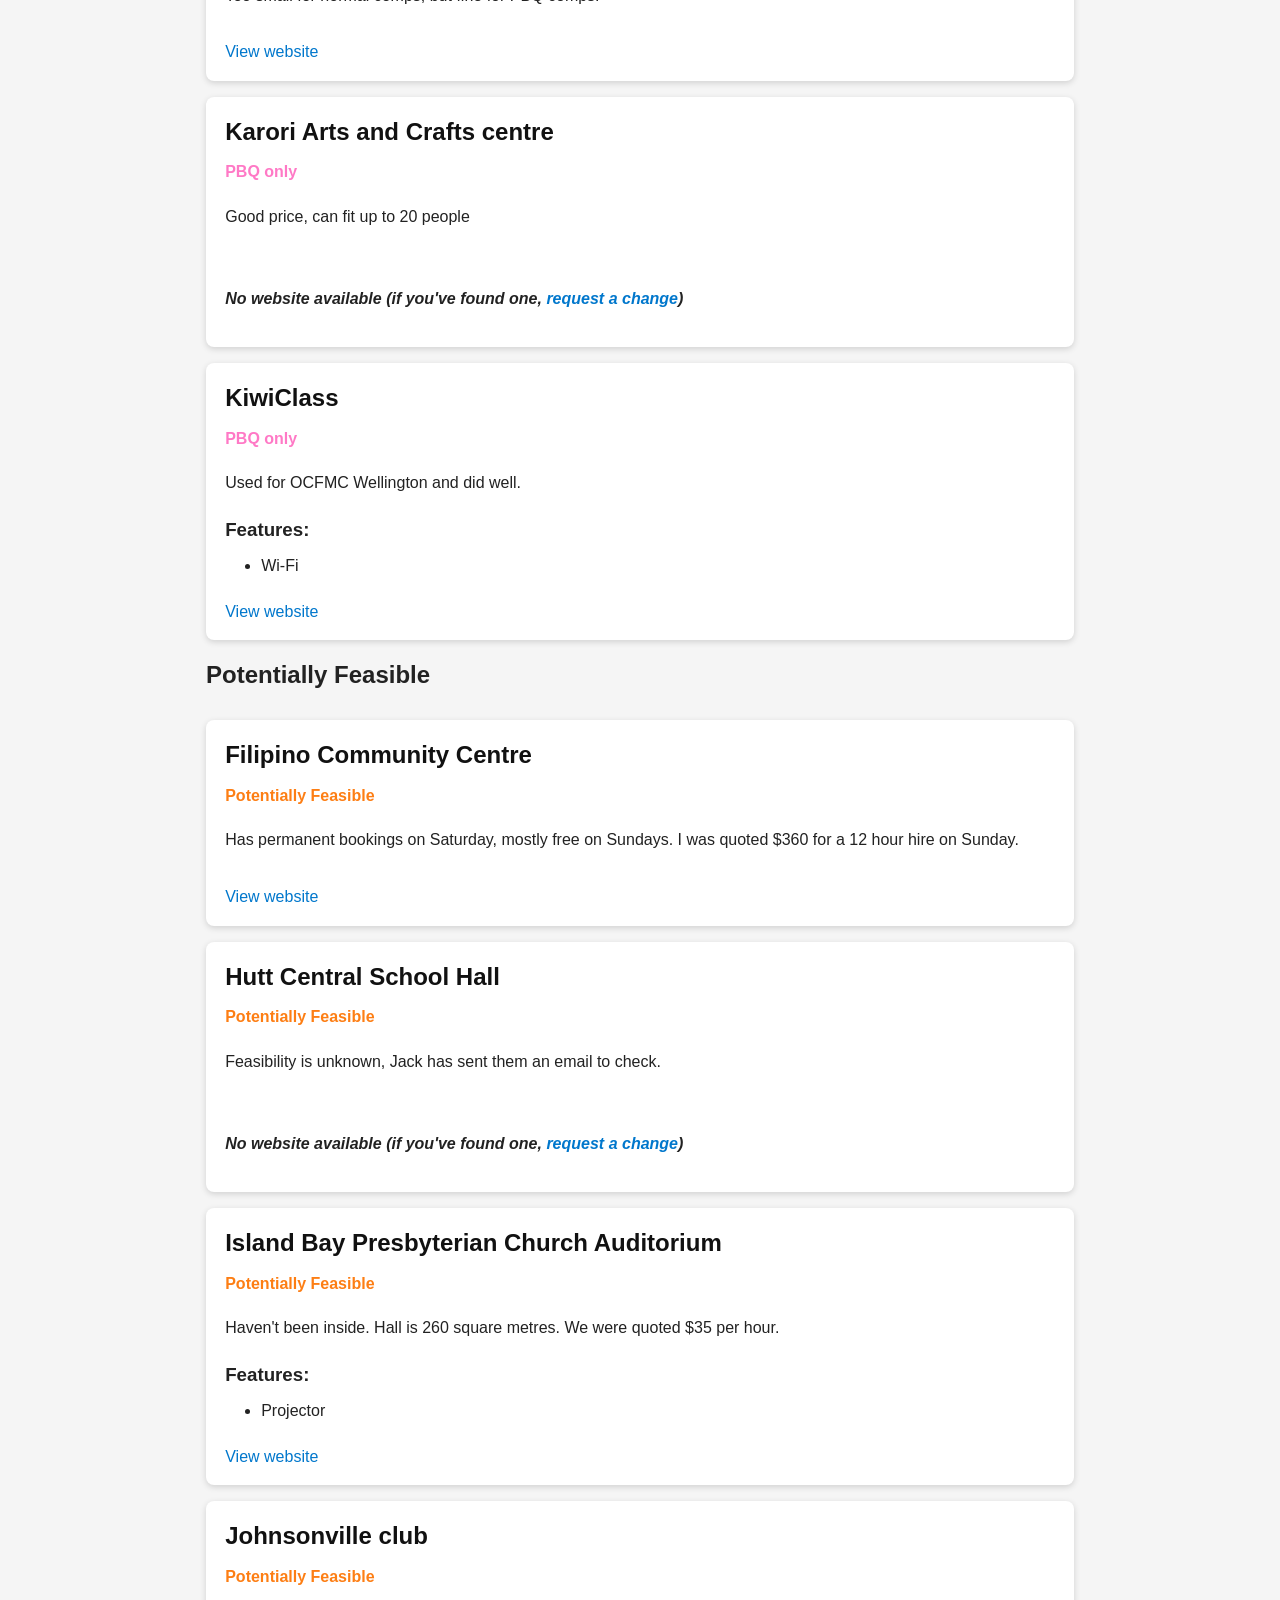
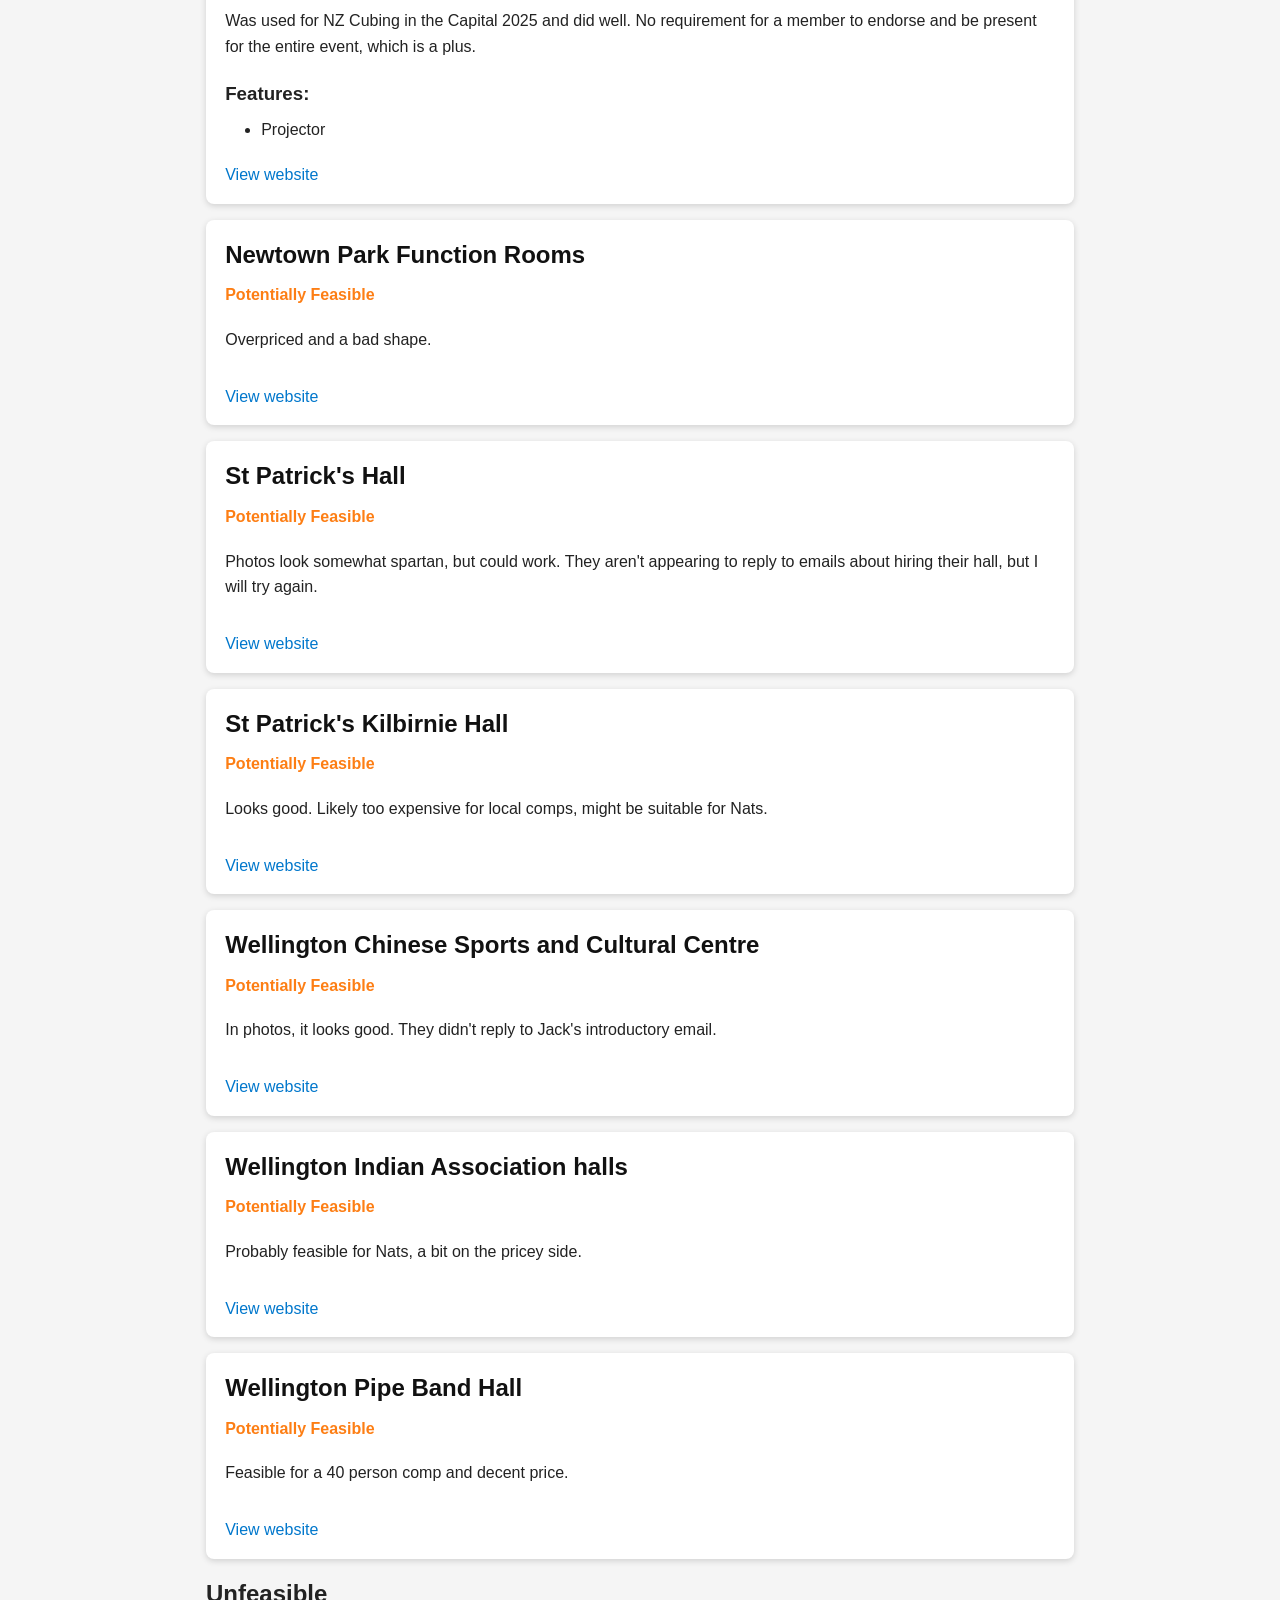
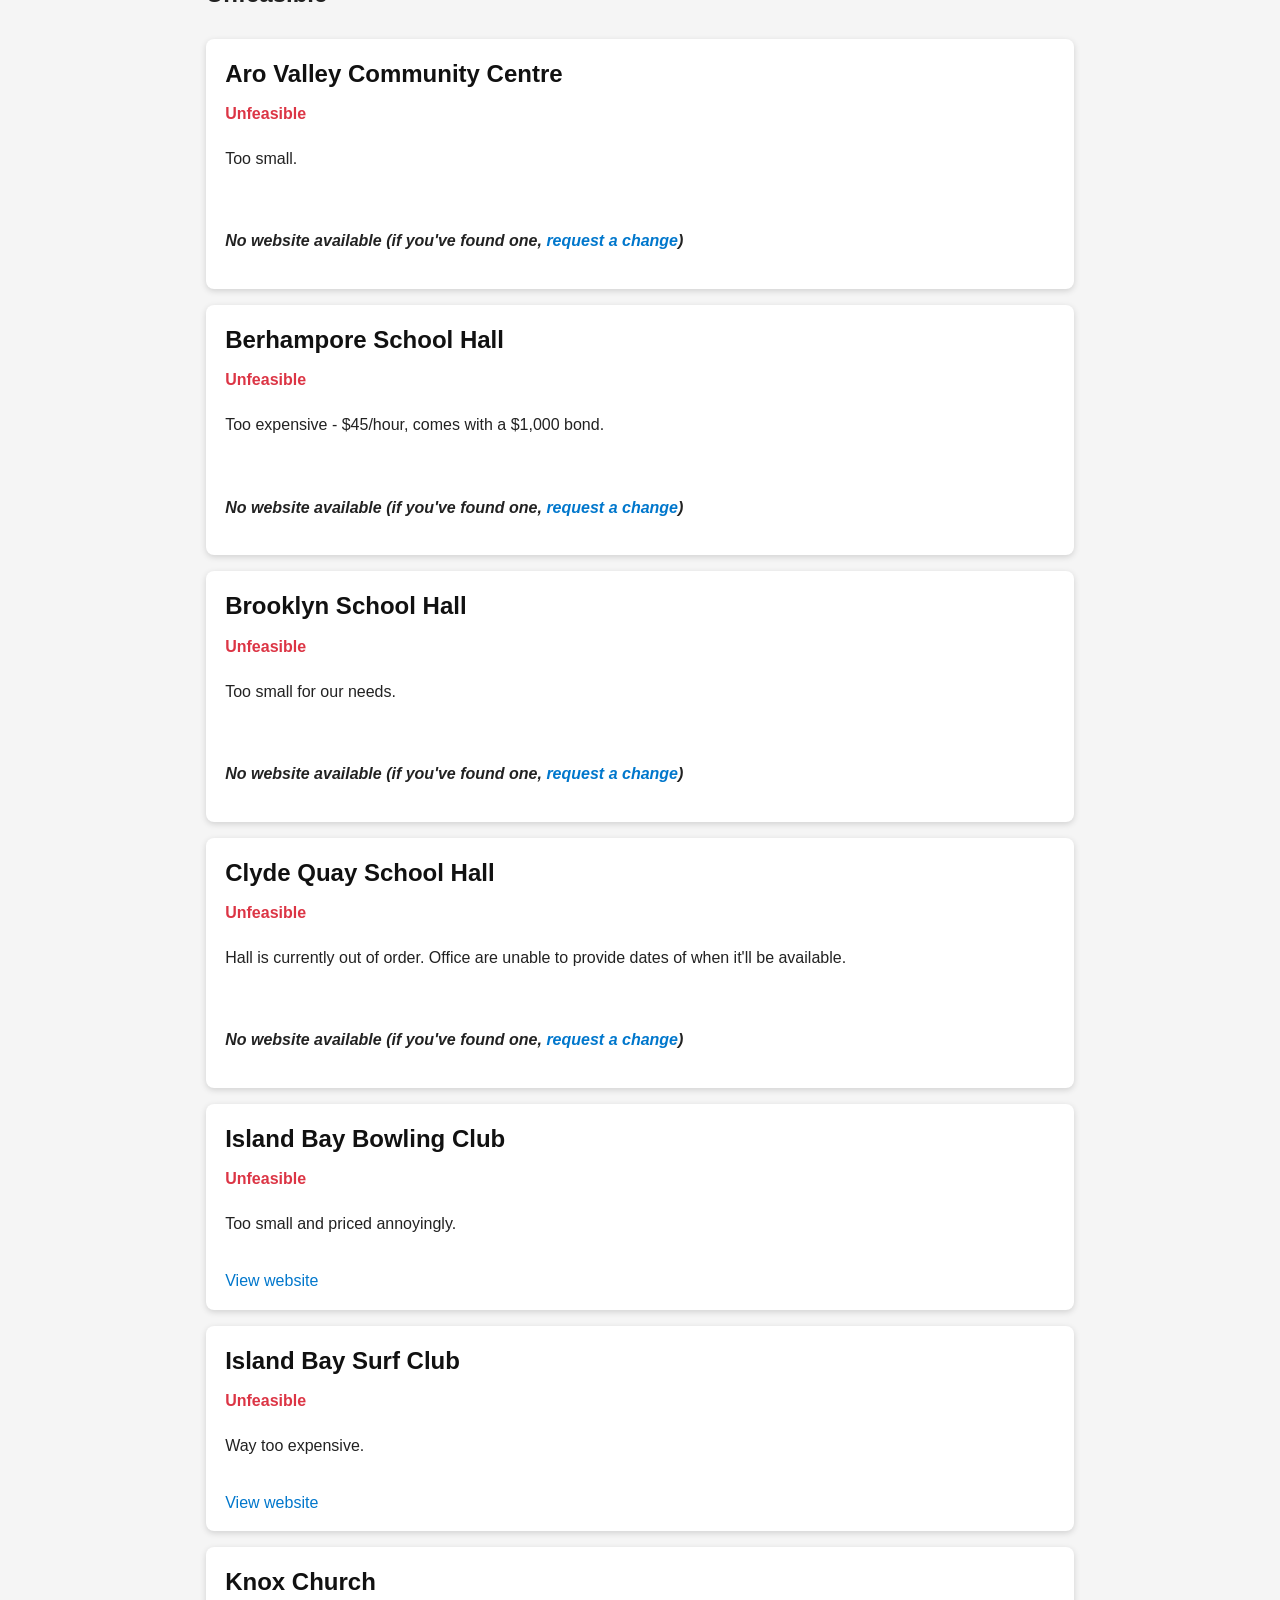
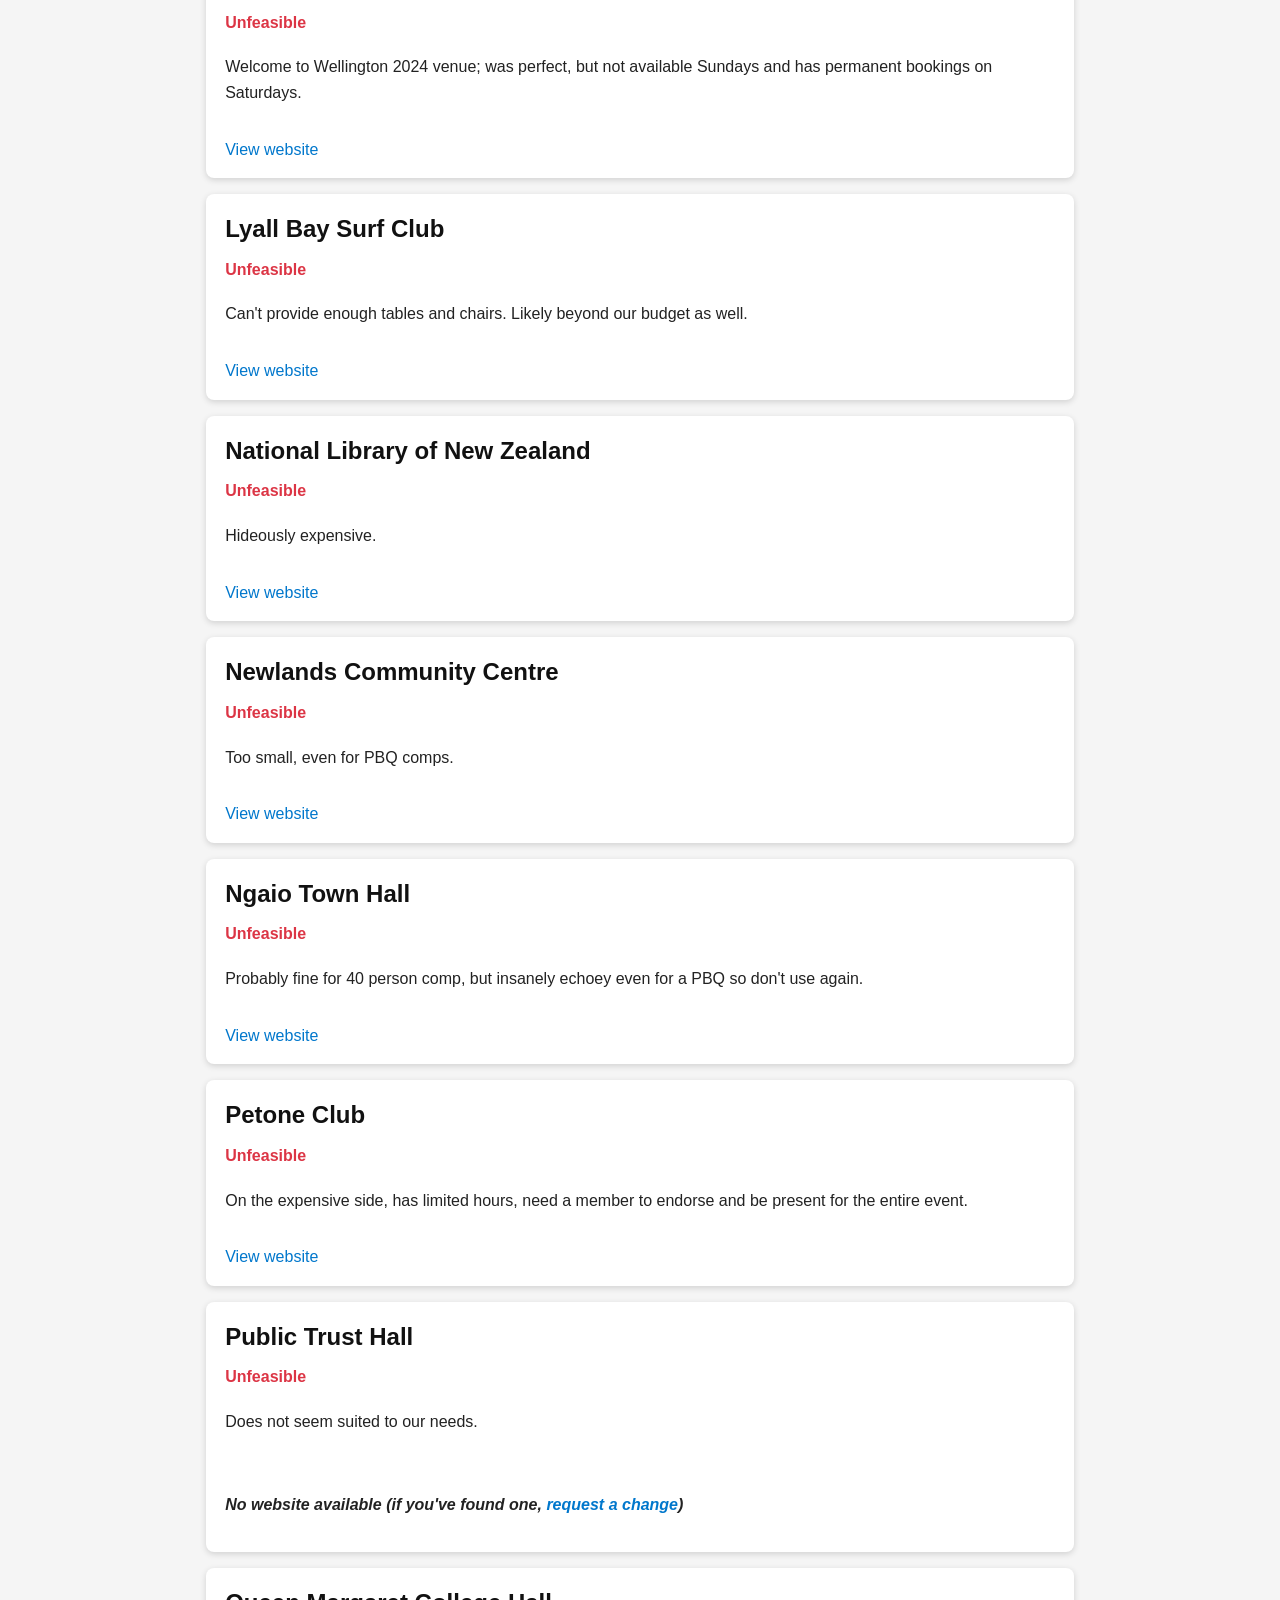
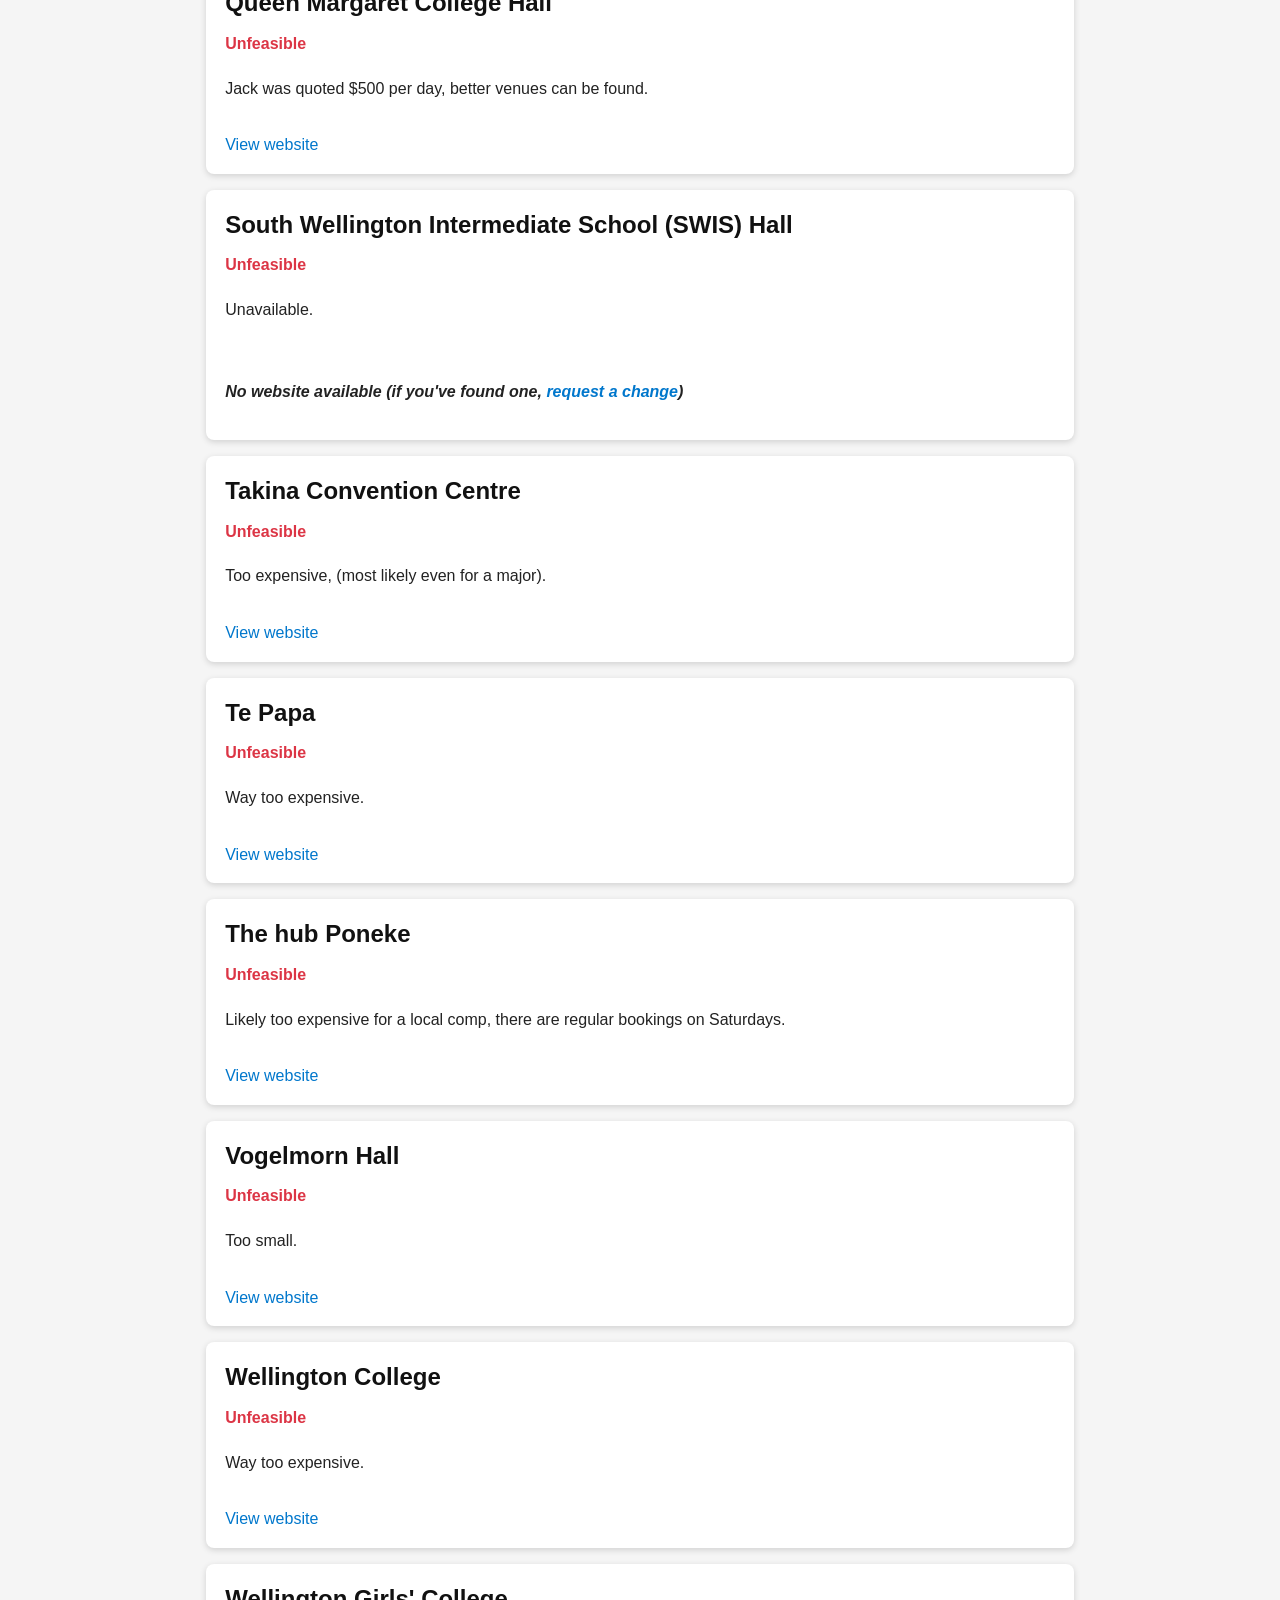
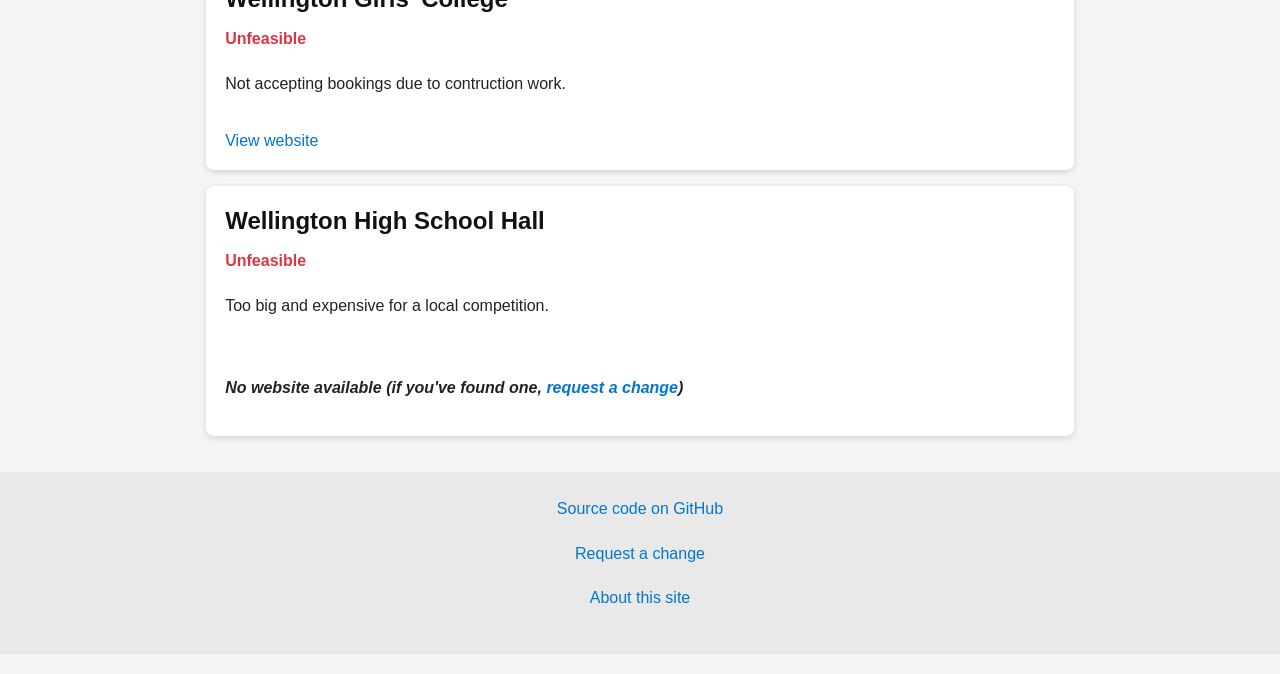
==== commit 5d8553a8: "fix typo" ====
--- a/src/index.html
+++ b/src/index.html
@@ -30,7 +30,7 @@
             <br>
             <br>
             <p><a href="./about.html">About this app</a></p>
-            <p>Note: <strong>BEFORE</strong> contacting a venue, you should first contact your local delegate. This to prevent confusion - we don't want one venue to recieve multiple emails about venue hire for the same windo.</p>
+            <p>Note: <strong>BEFORE</strong> contacting a venue, you should first contact your local delegate. This to prevent confusion - we don't want one venue to recieve multiple emails about venue hire for the same window.</p>
 
         </header>
 
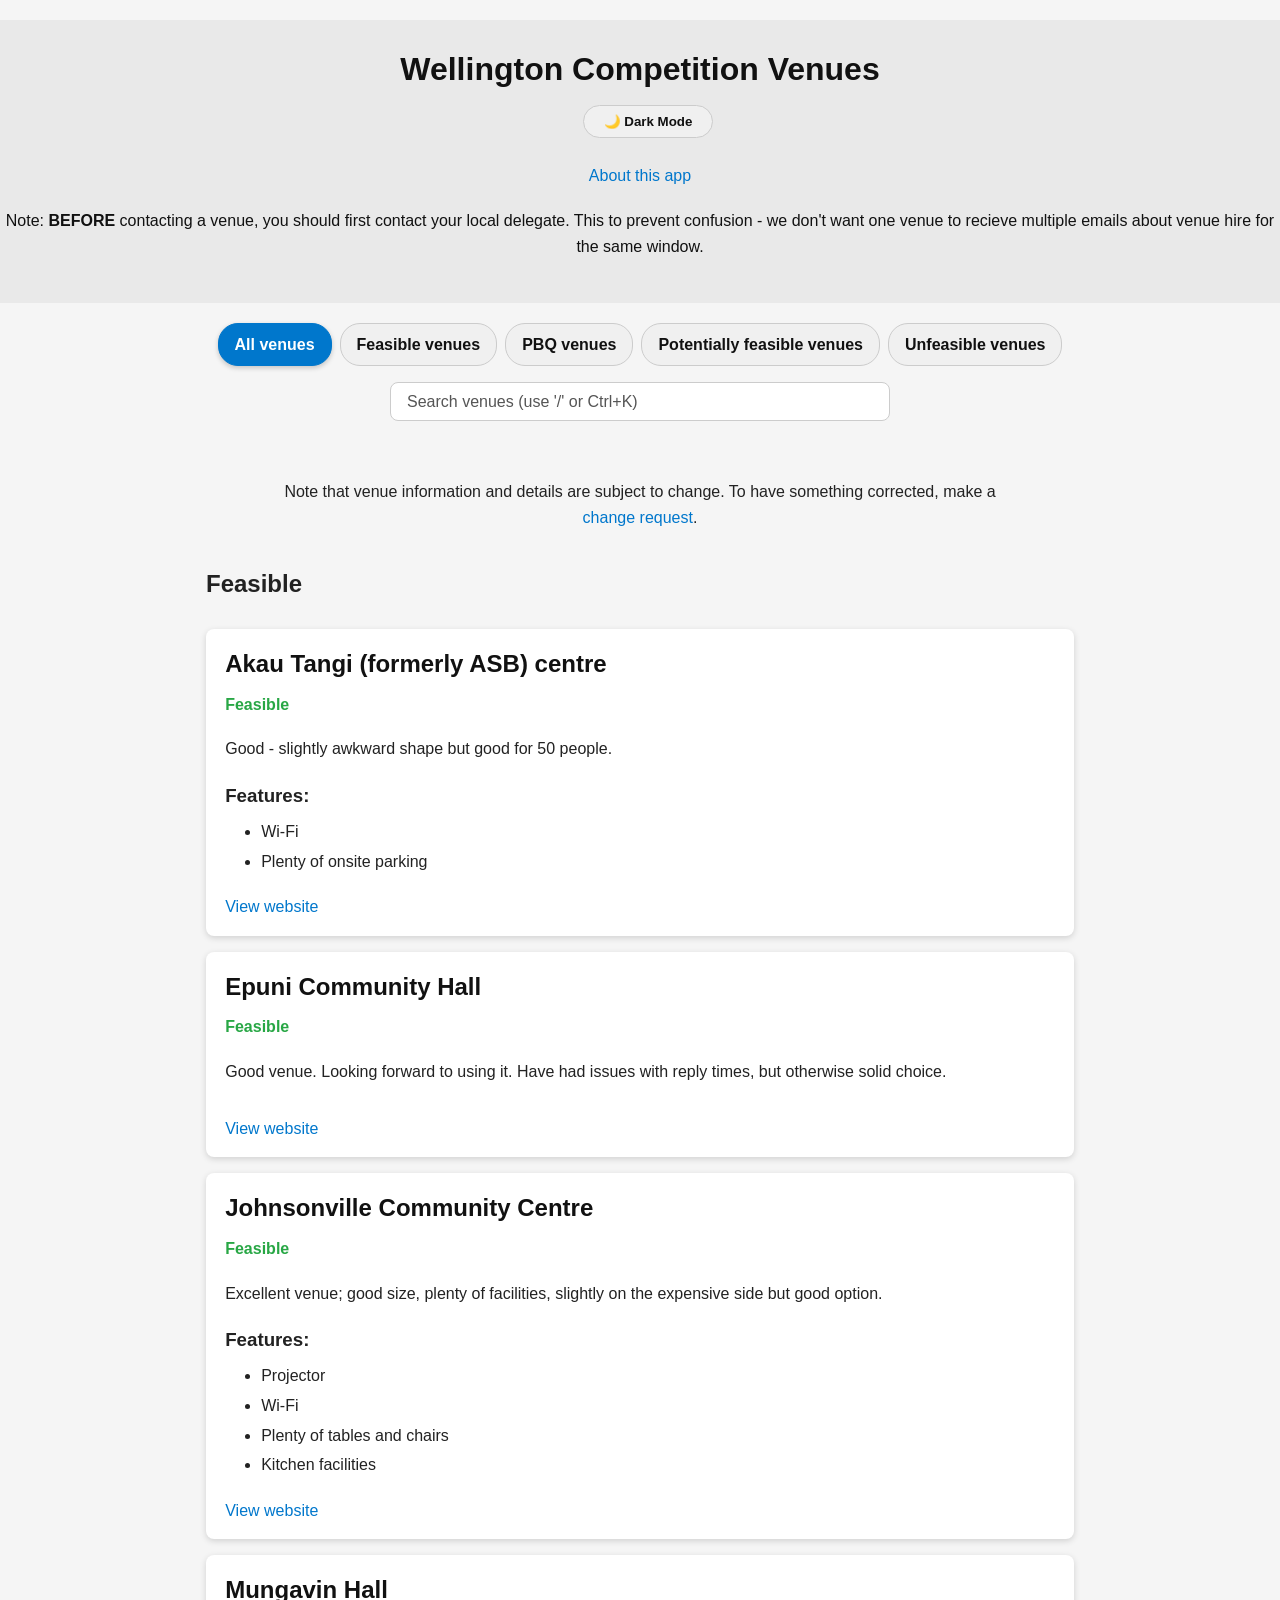
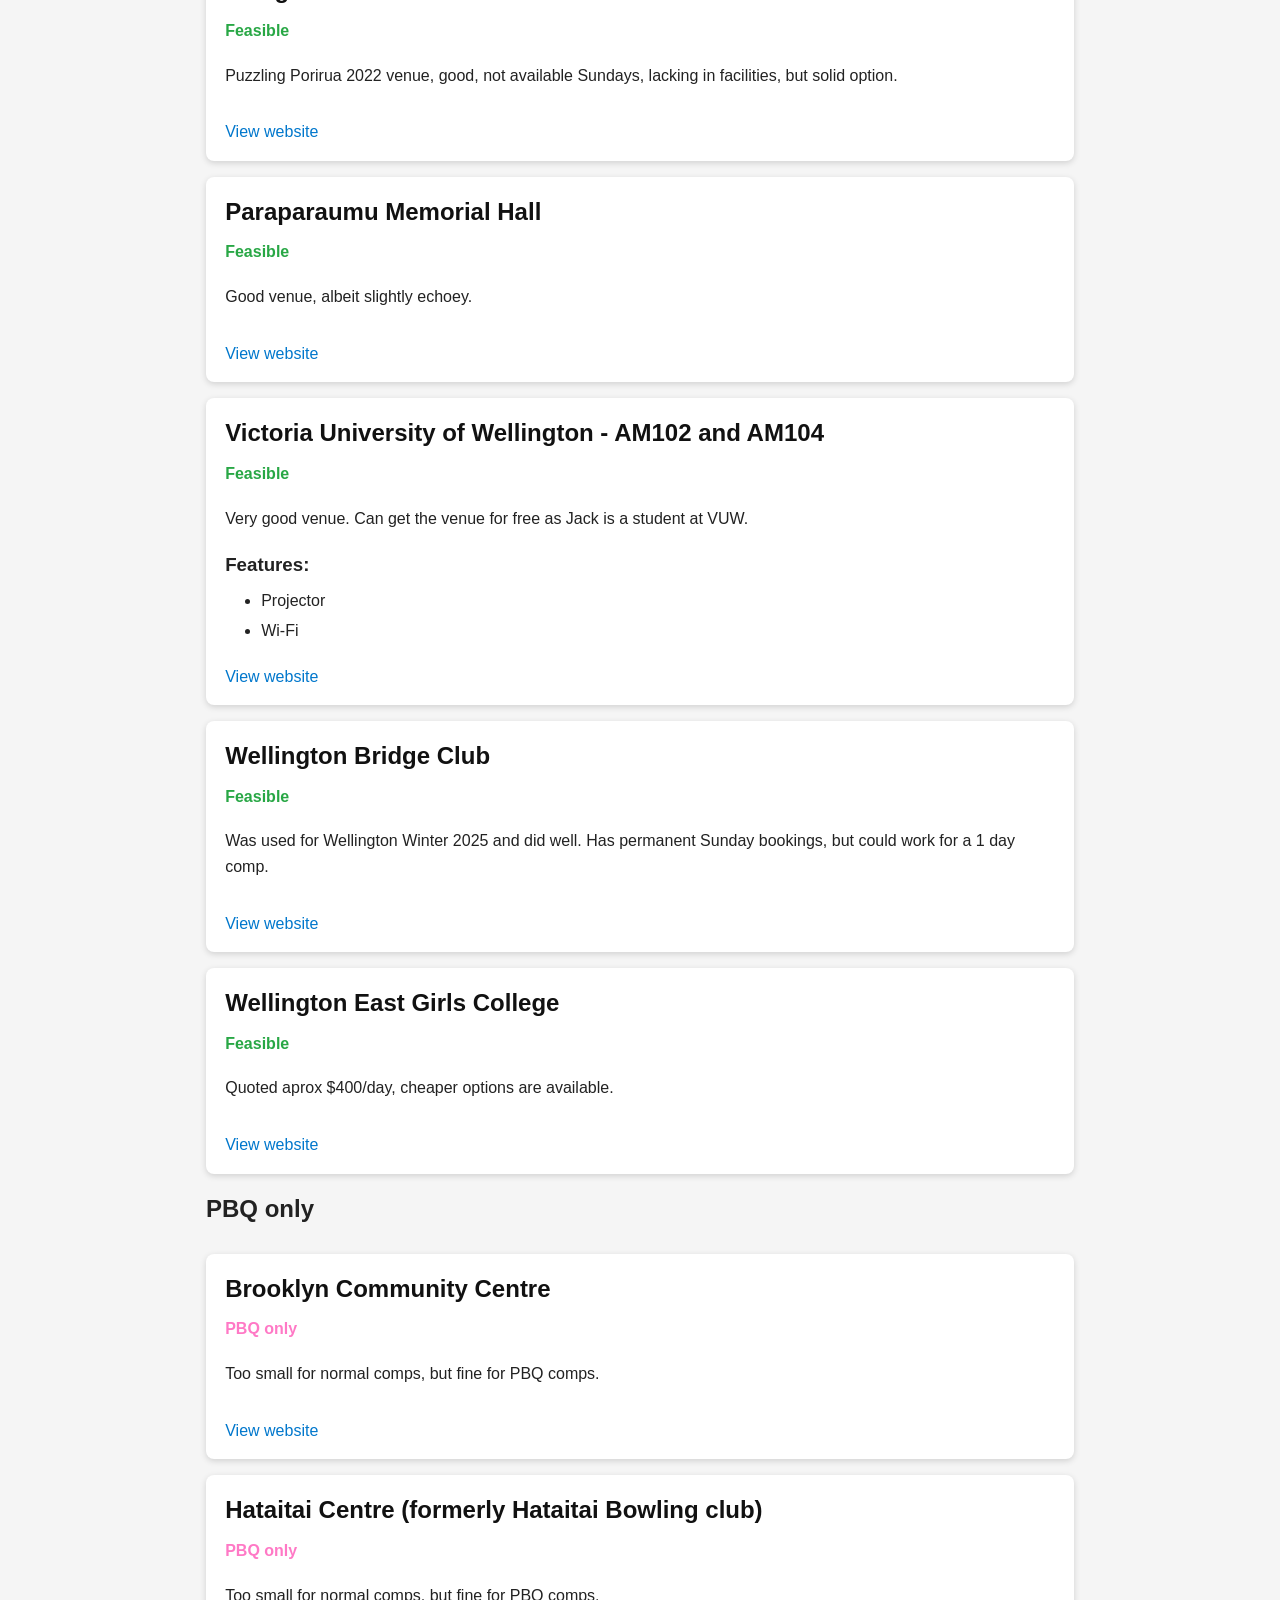
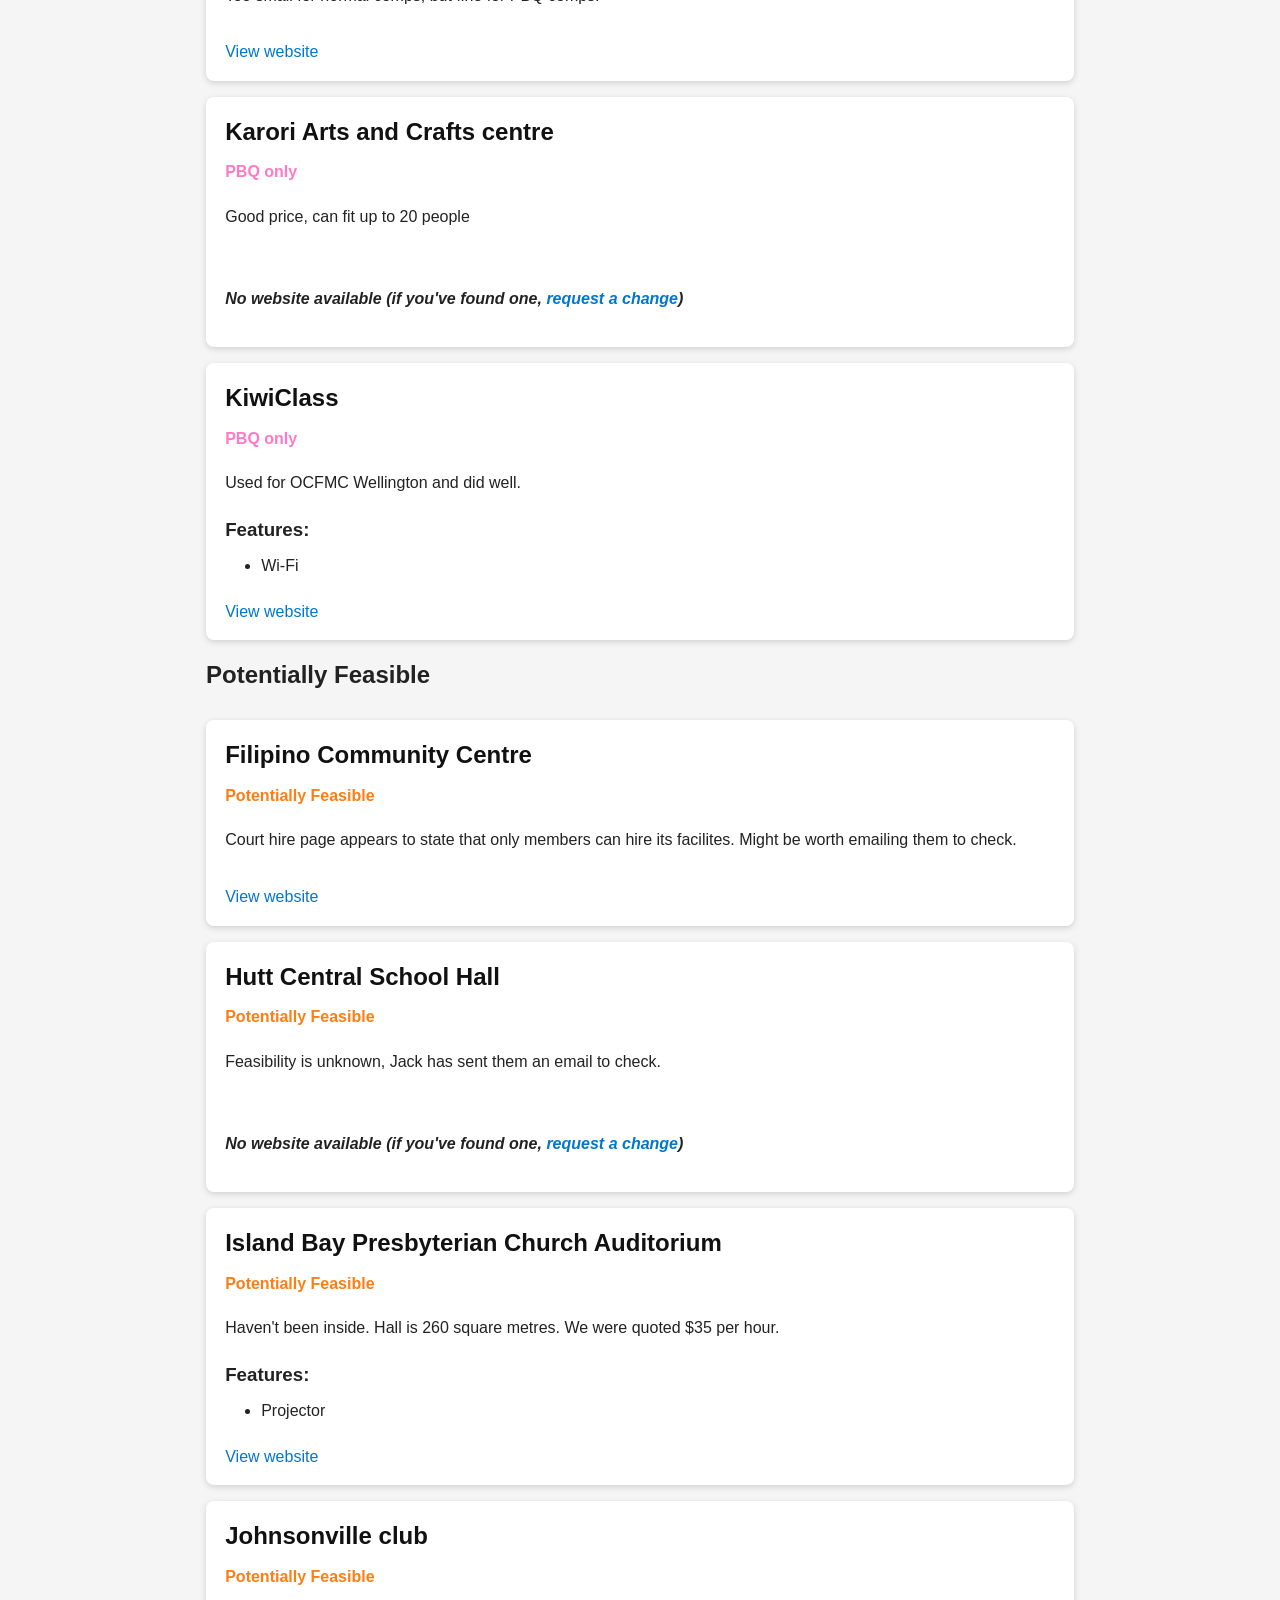
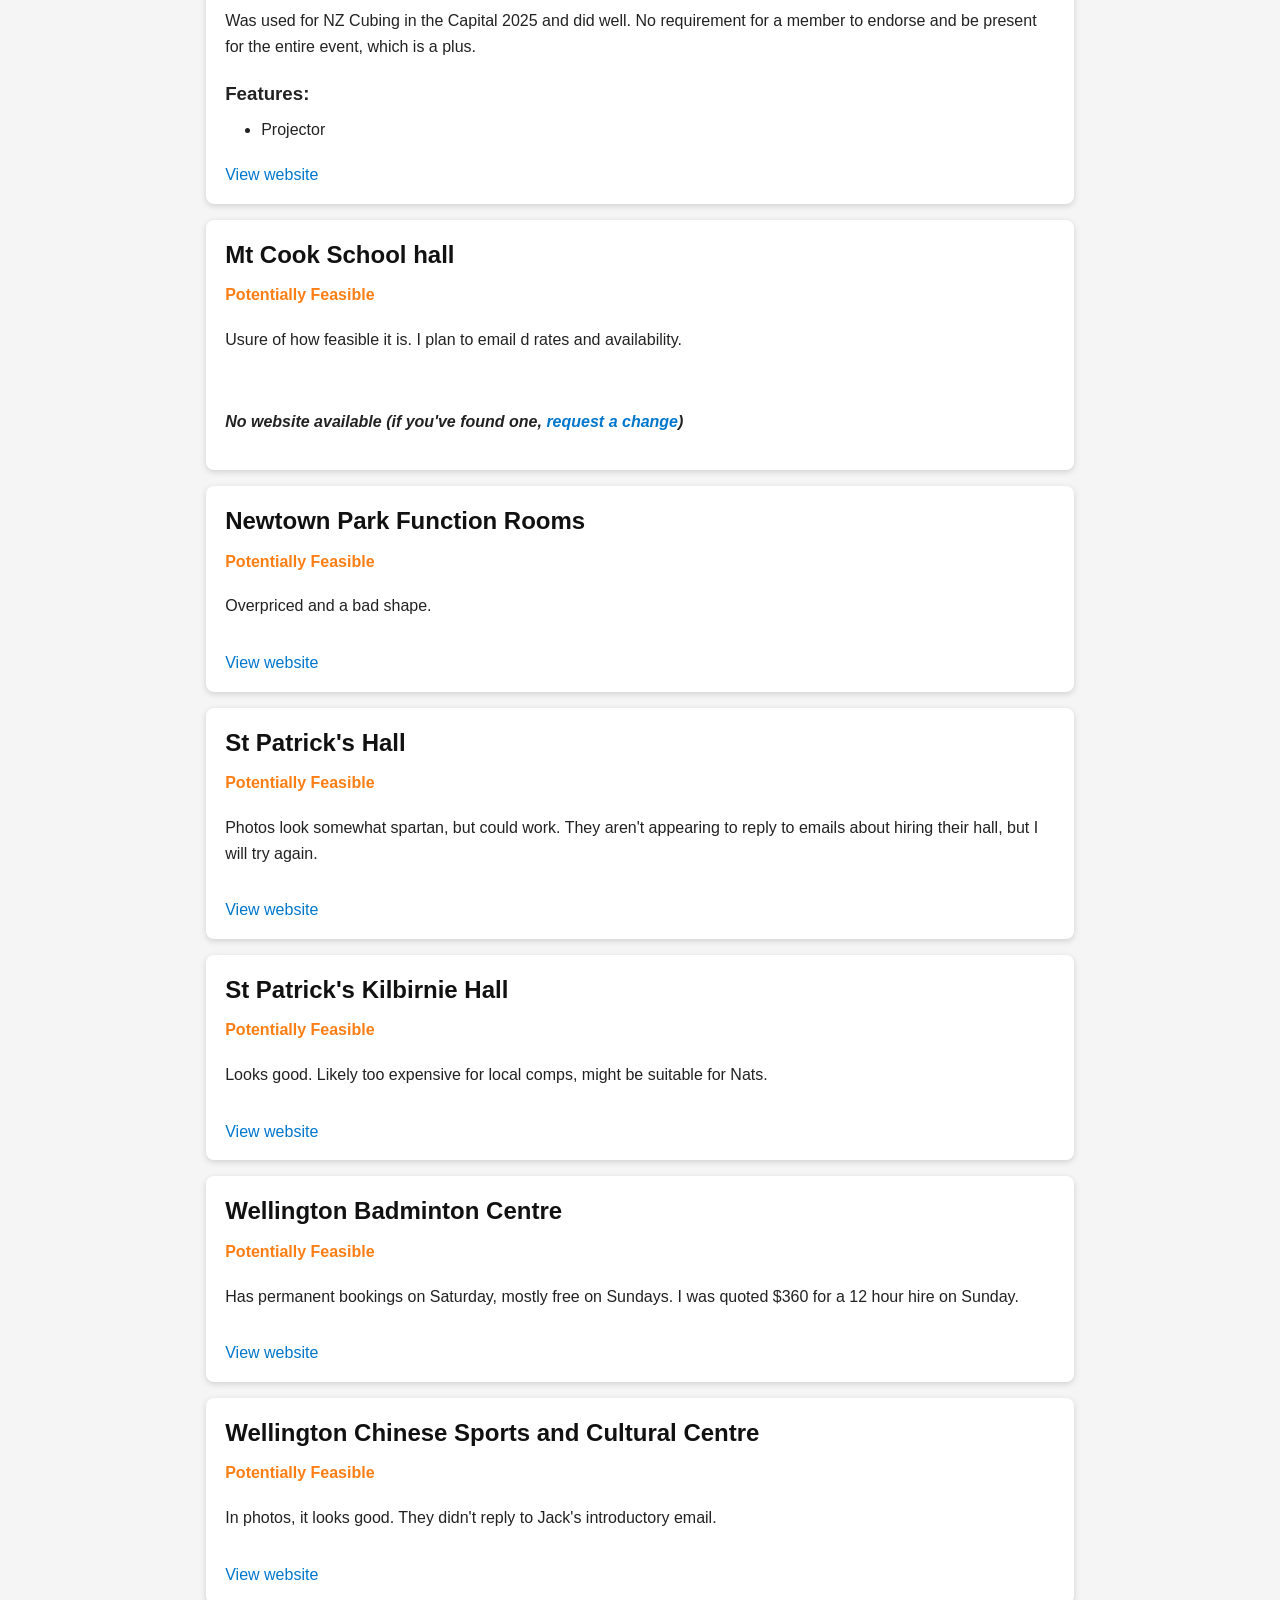
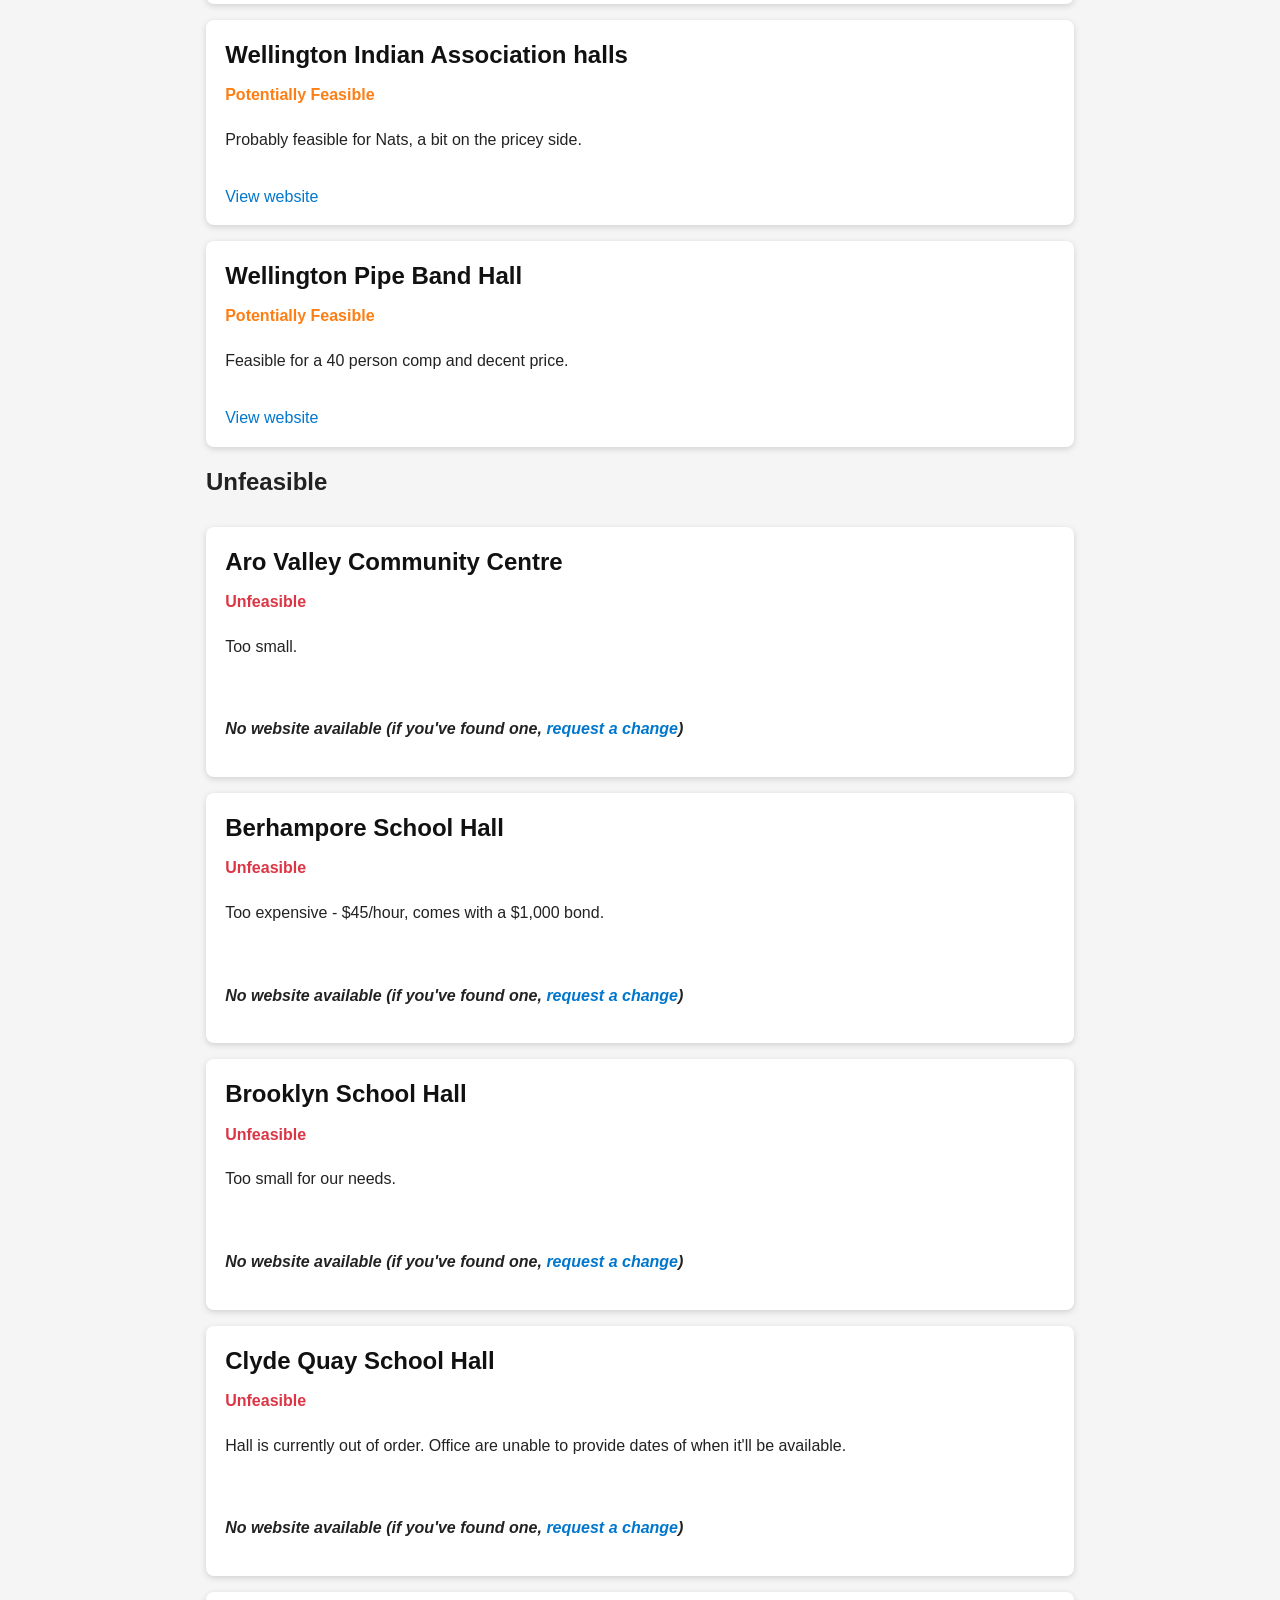
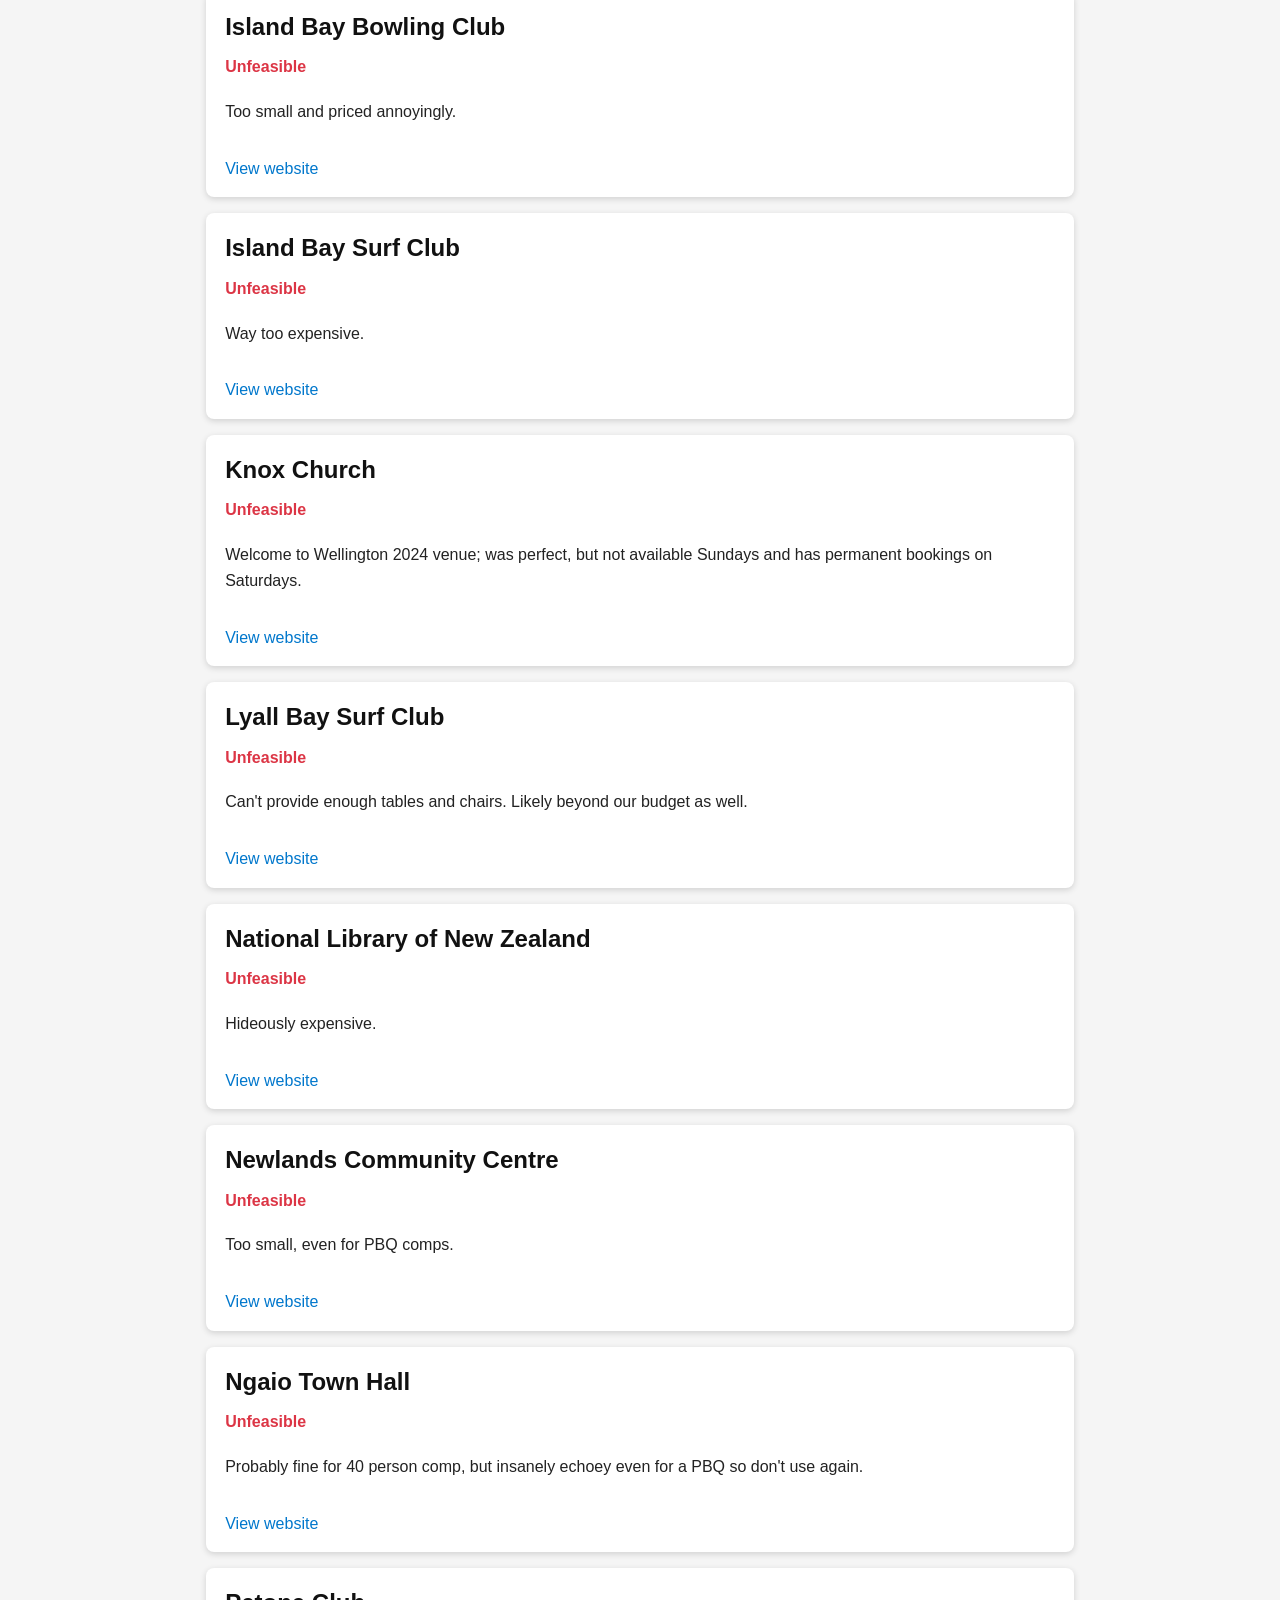
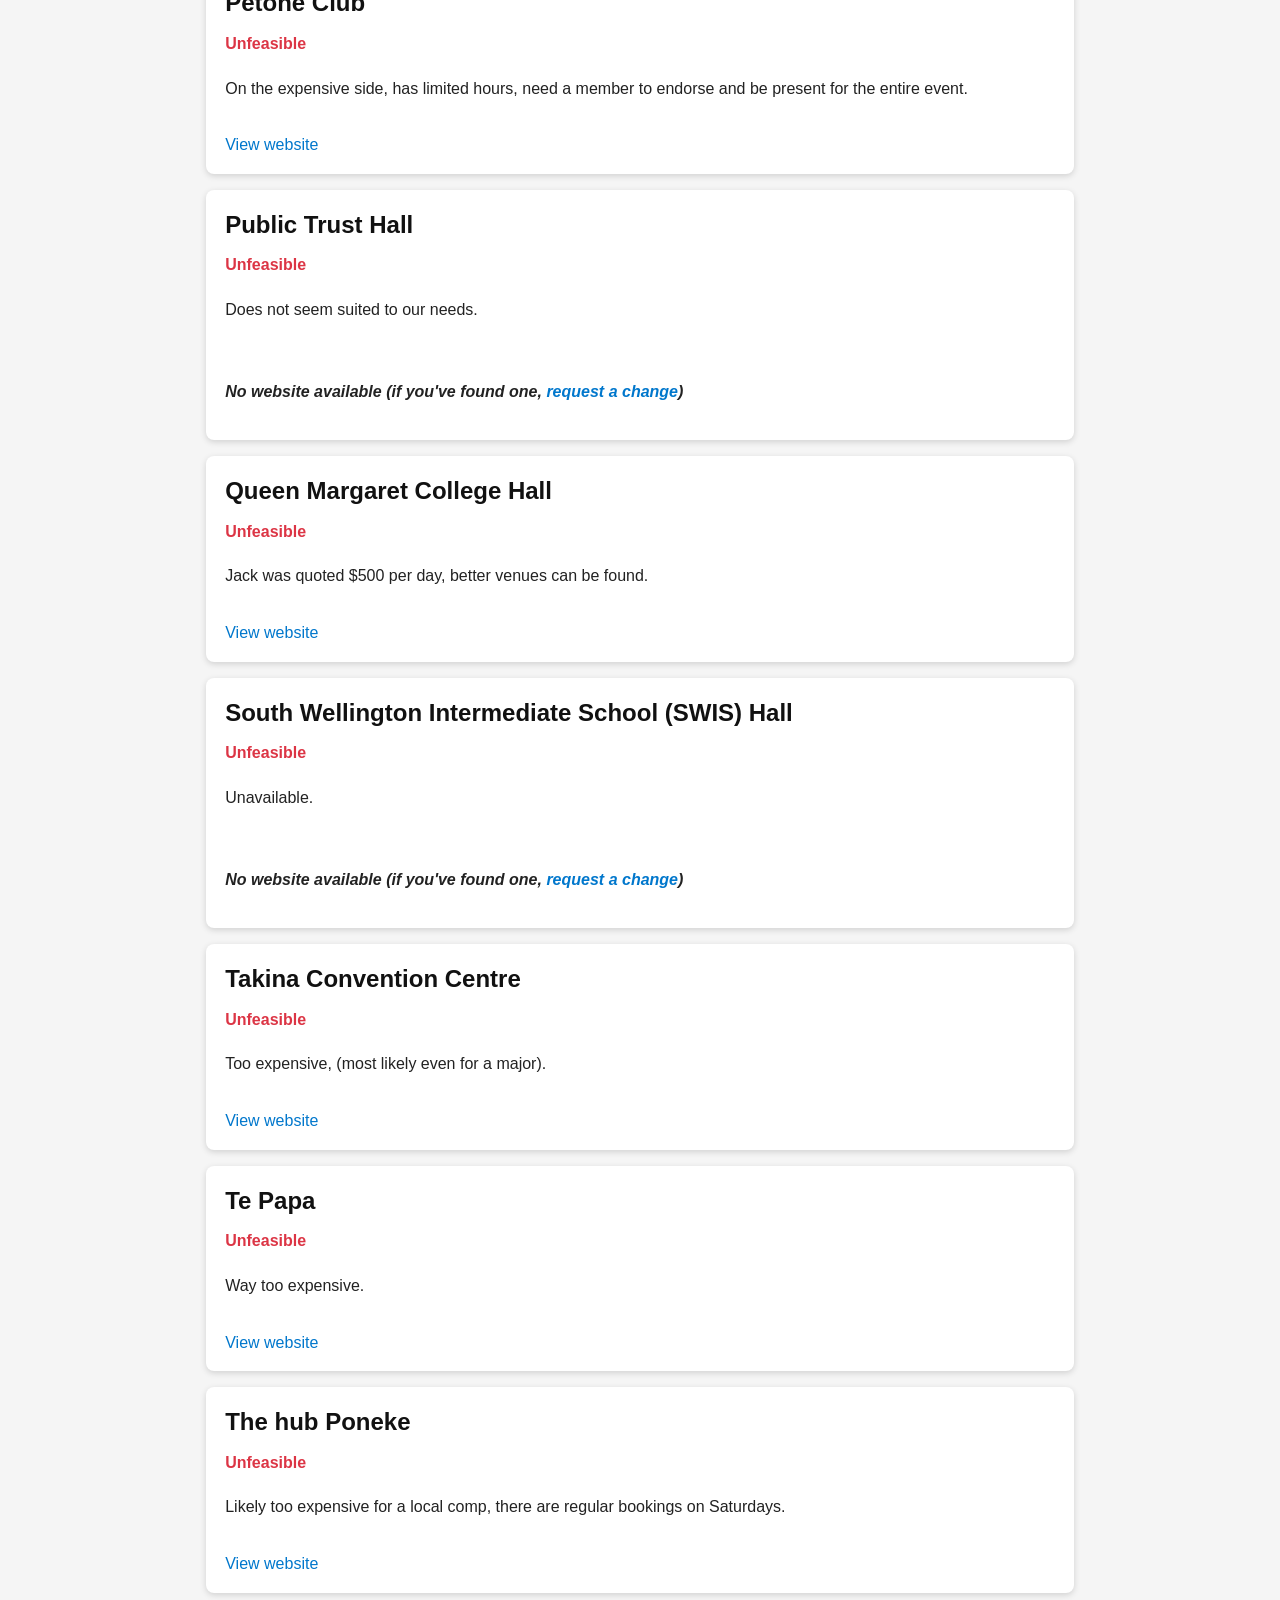
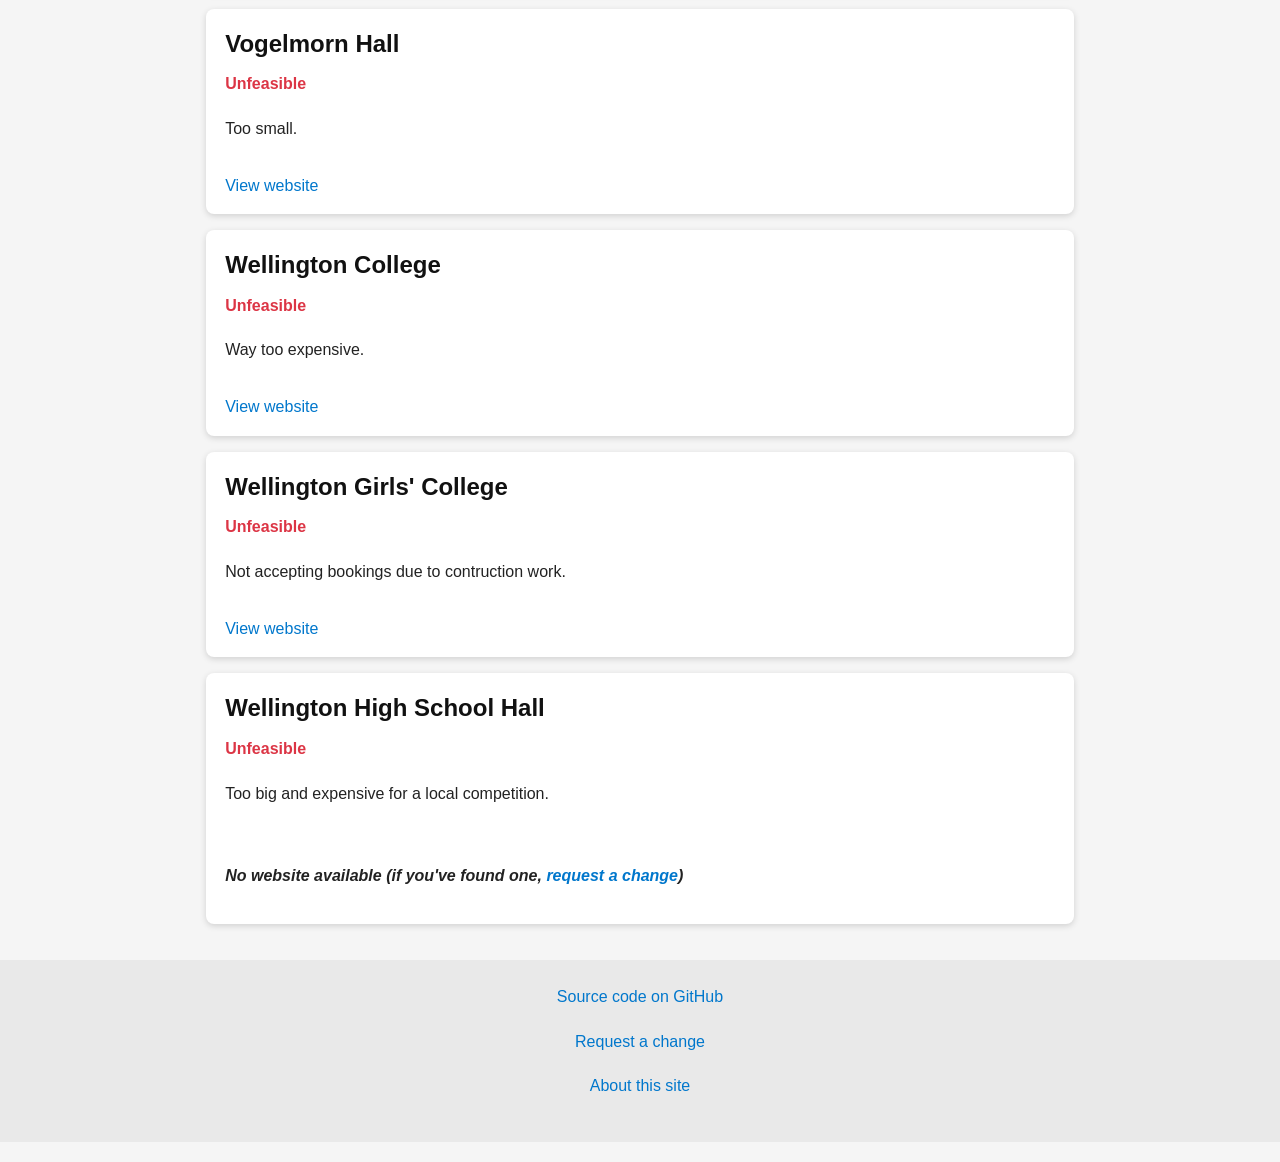
==== commit bce09964: "custom searchbar commands for diff devices" ====
--- a/src/index.html
+++ b/src/index.html
@@ -59,7 +59,7 @@
             </div>
 
             <div class="search-bar">
-                <input type="text" id="search-input" placeholder="Search venues...">
+                <input type="text" id="search-input" placeholder="Search venues">
             </div>
 
             <br>
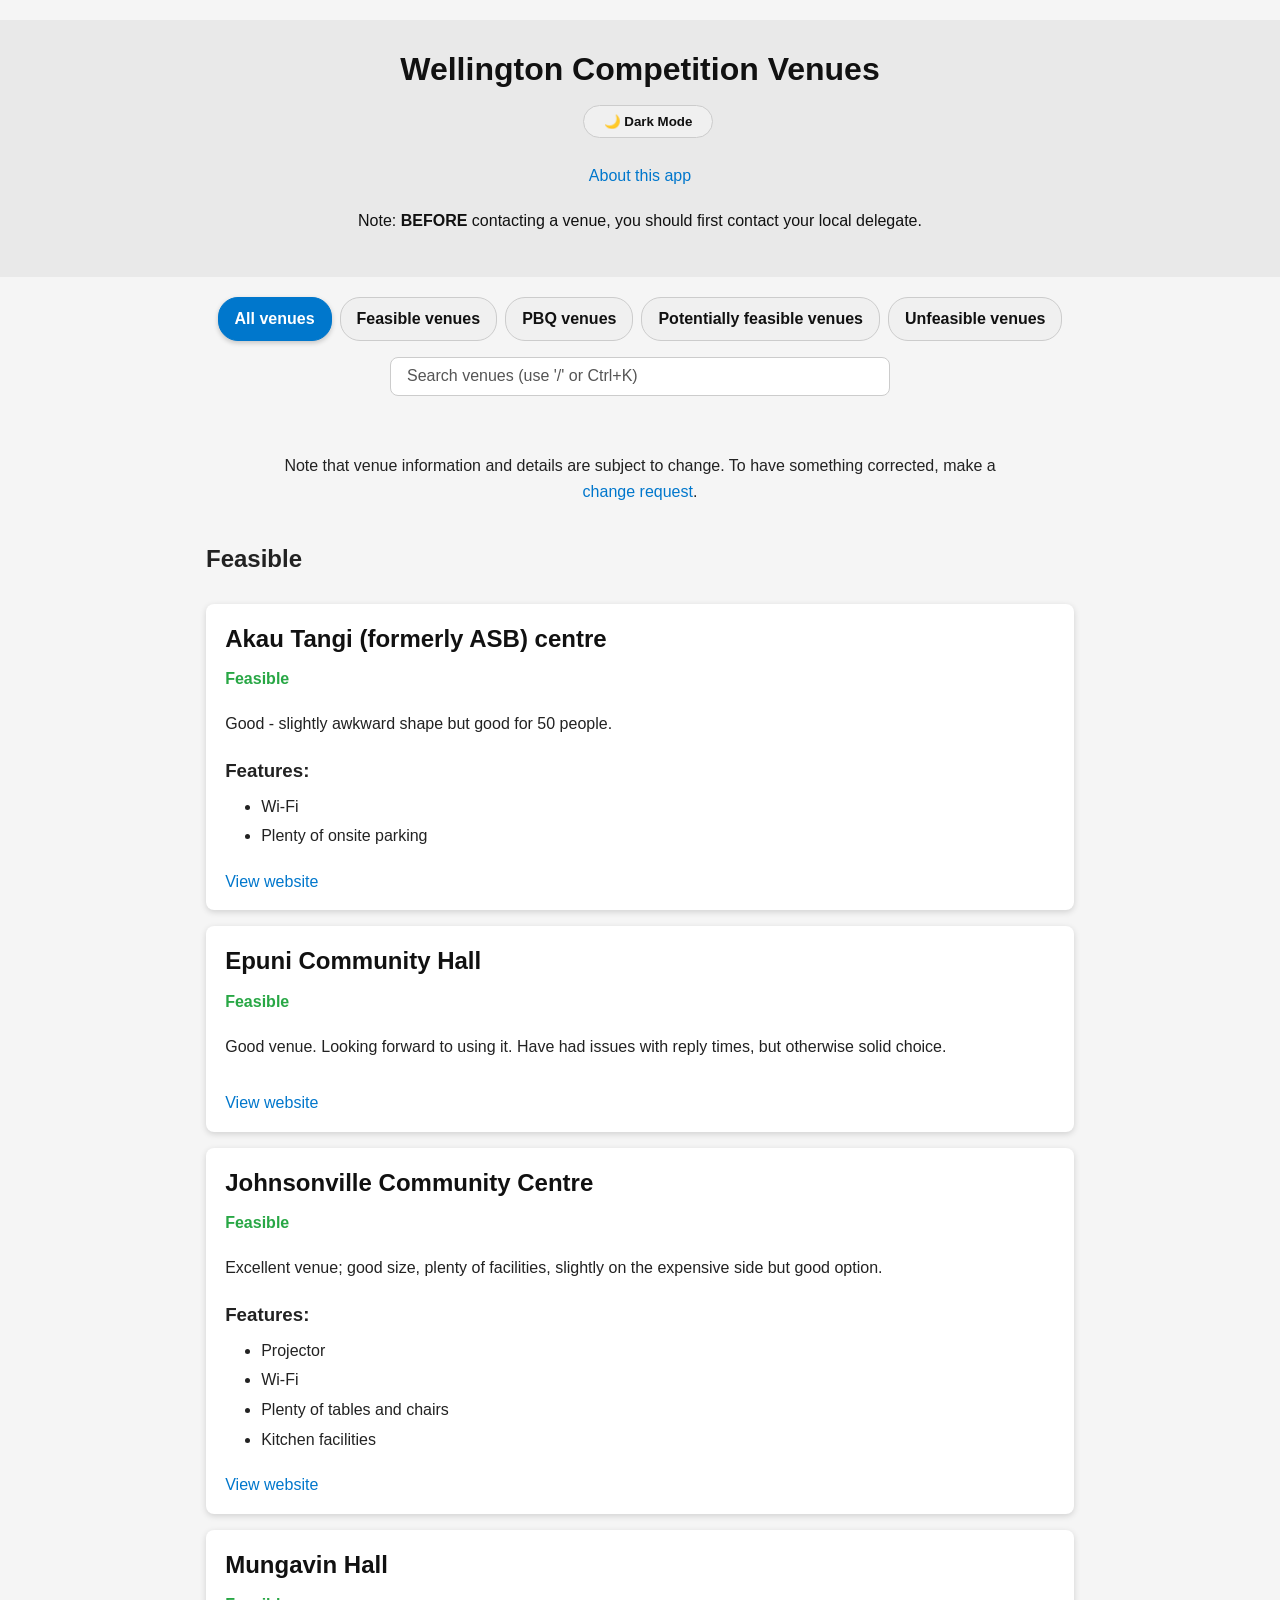
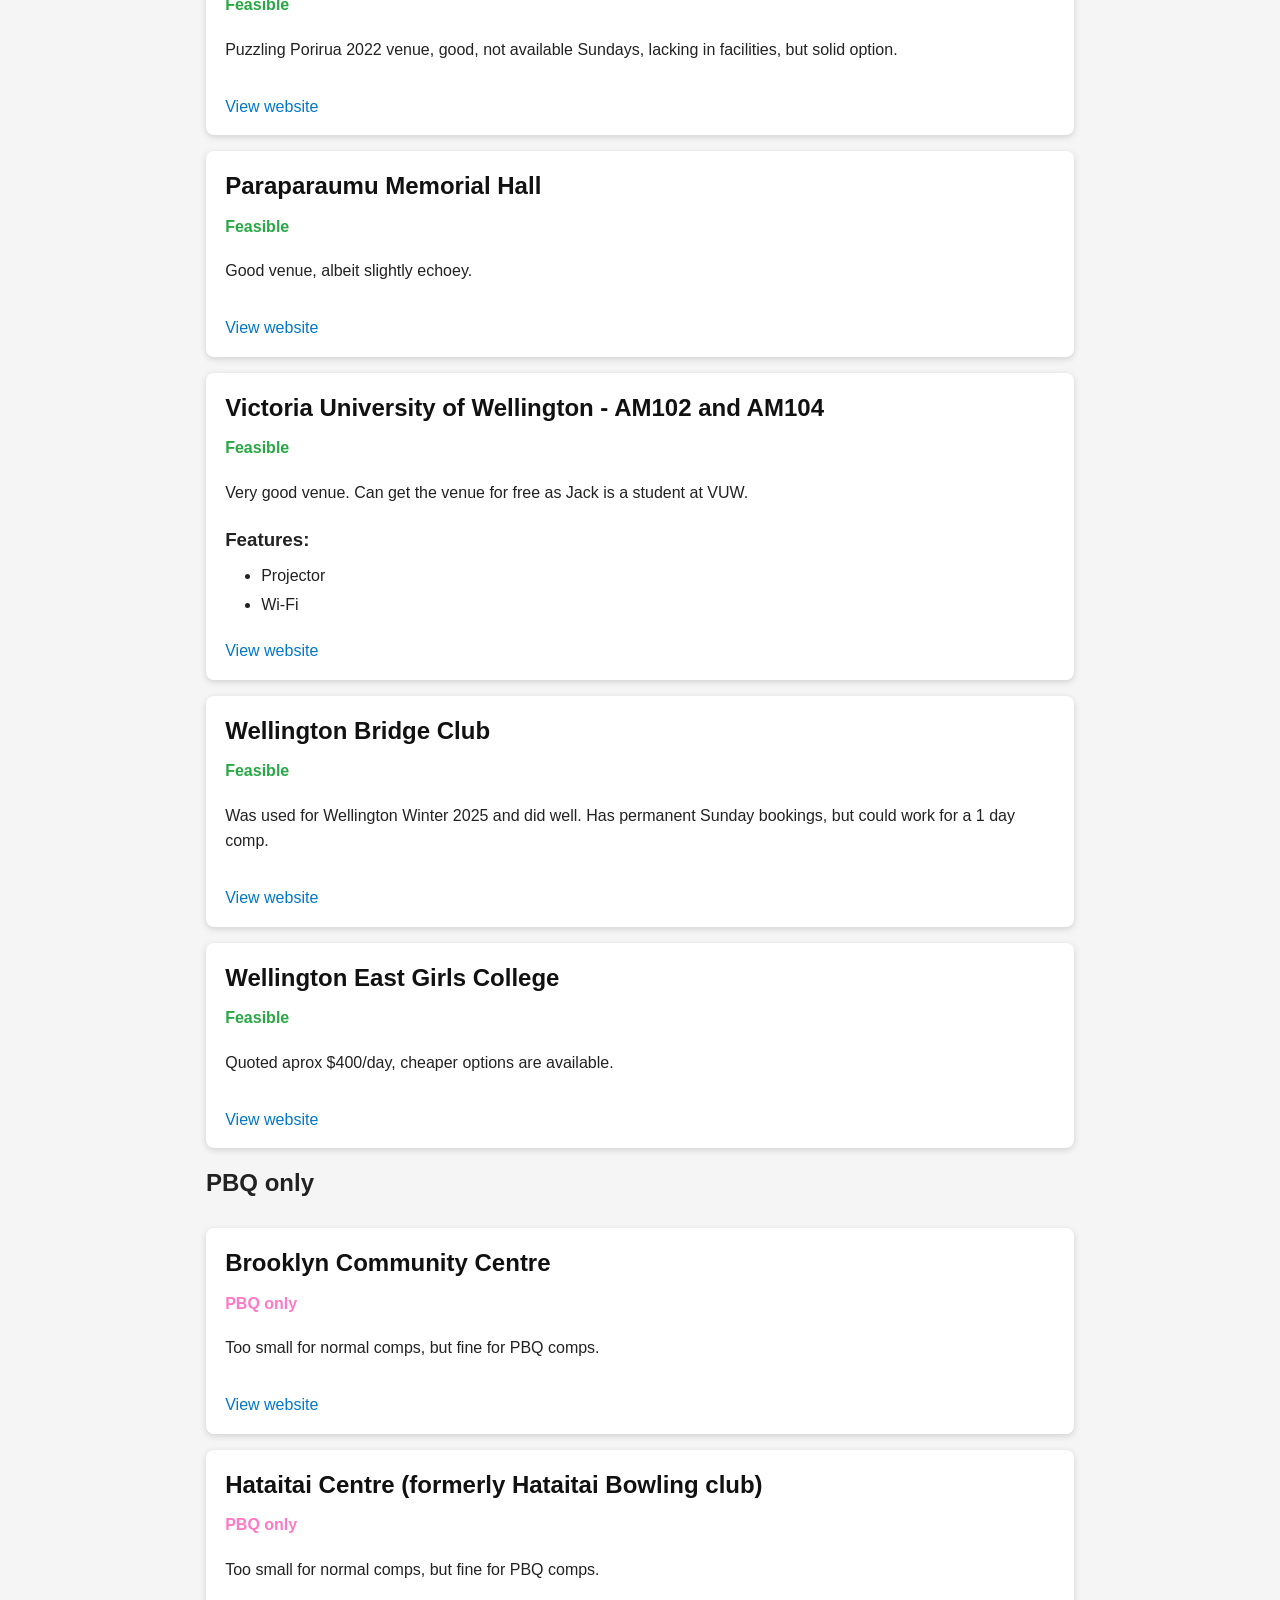
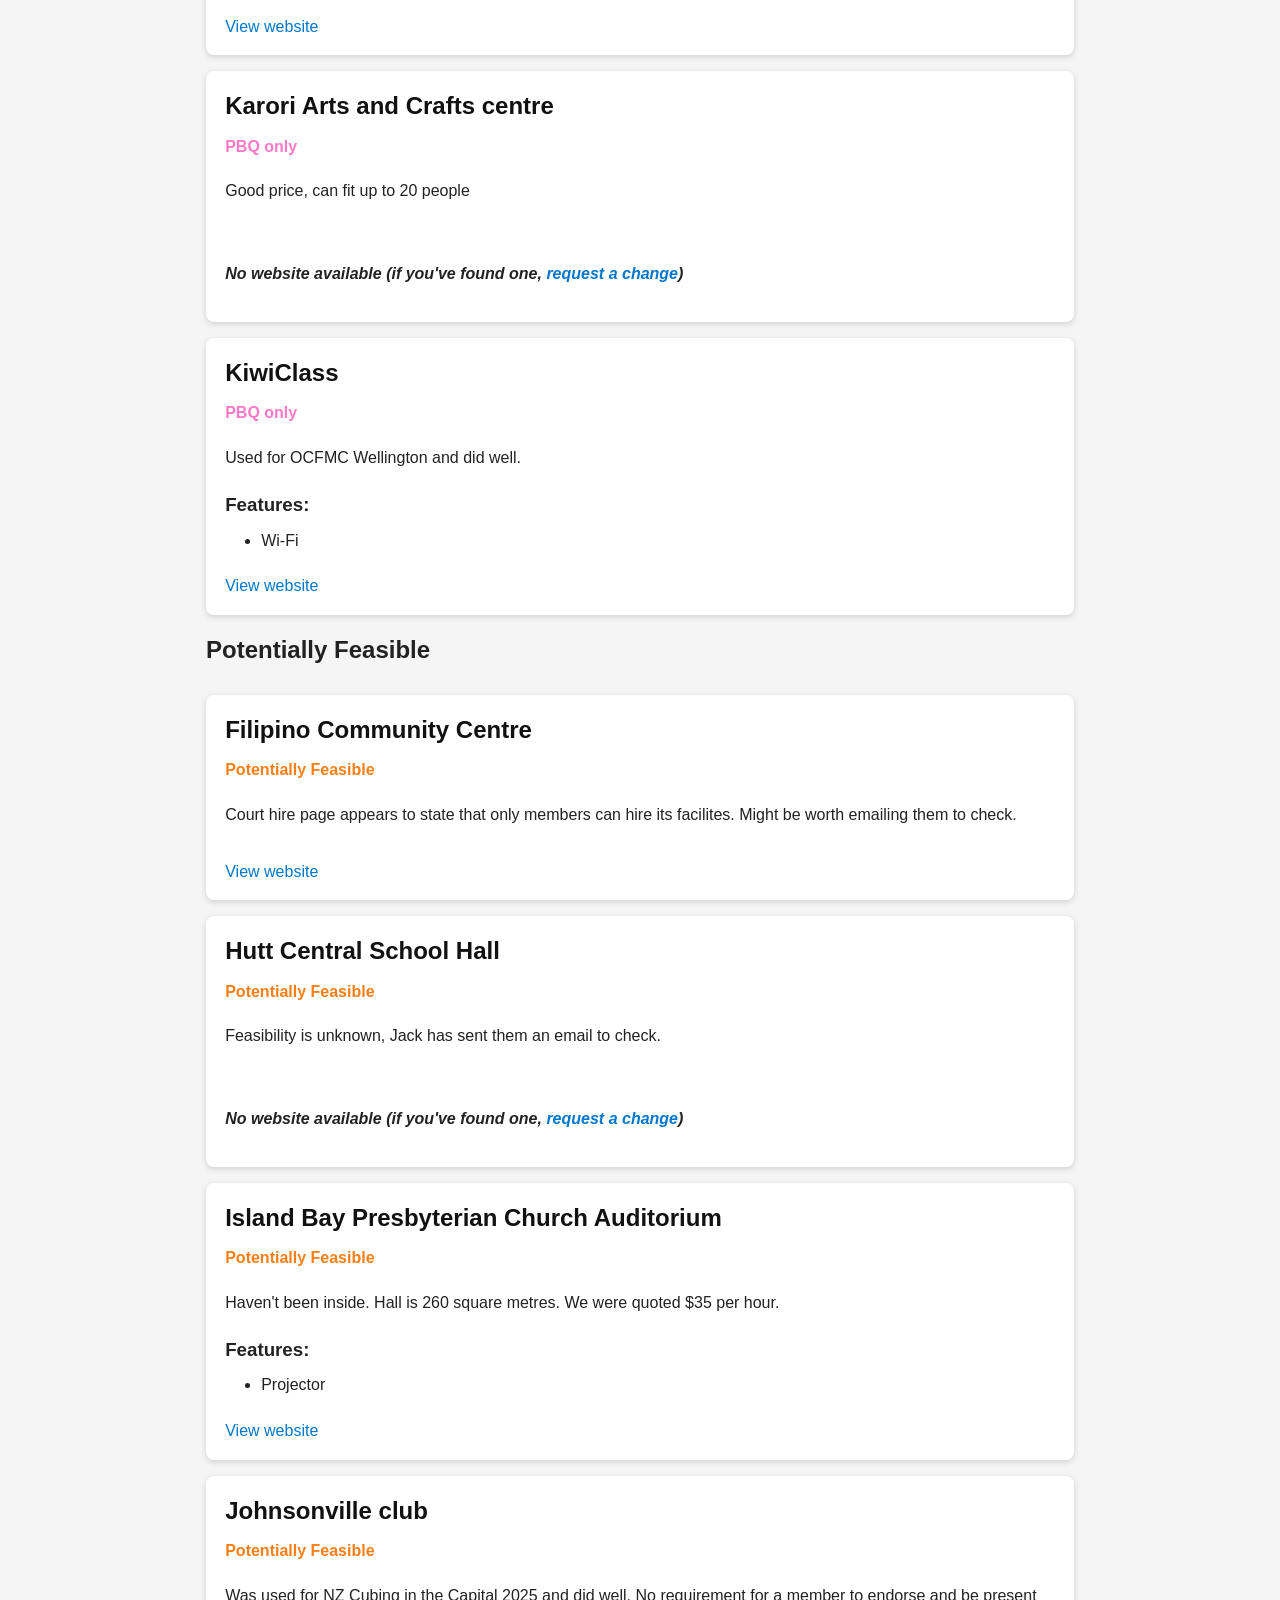
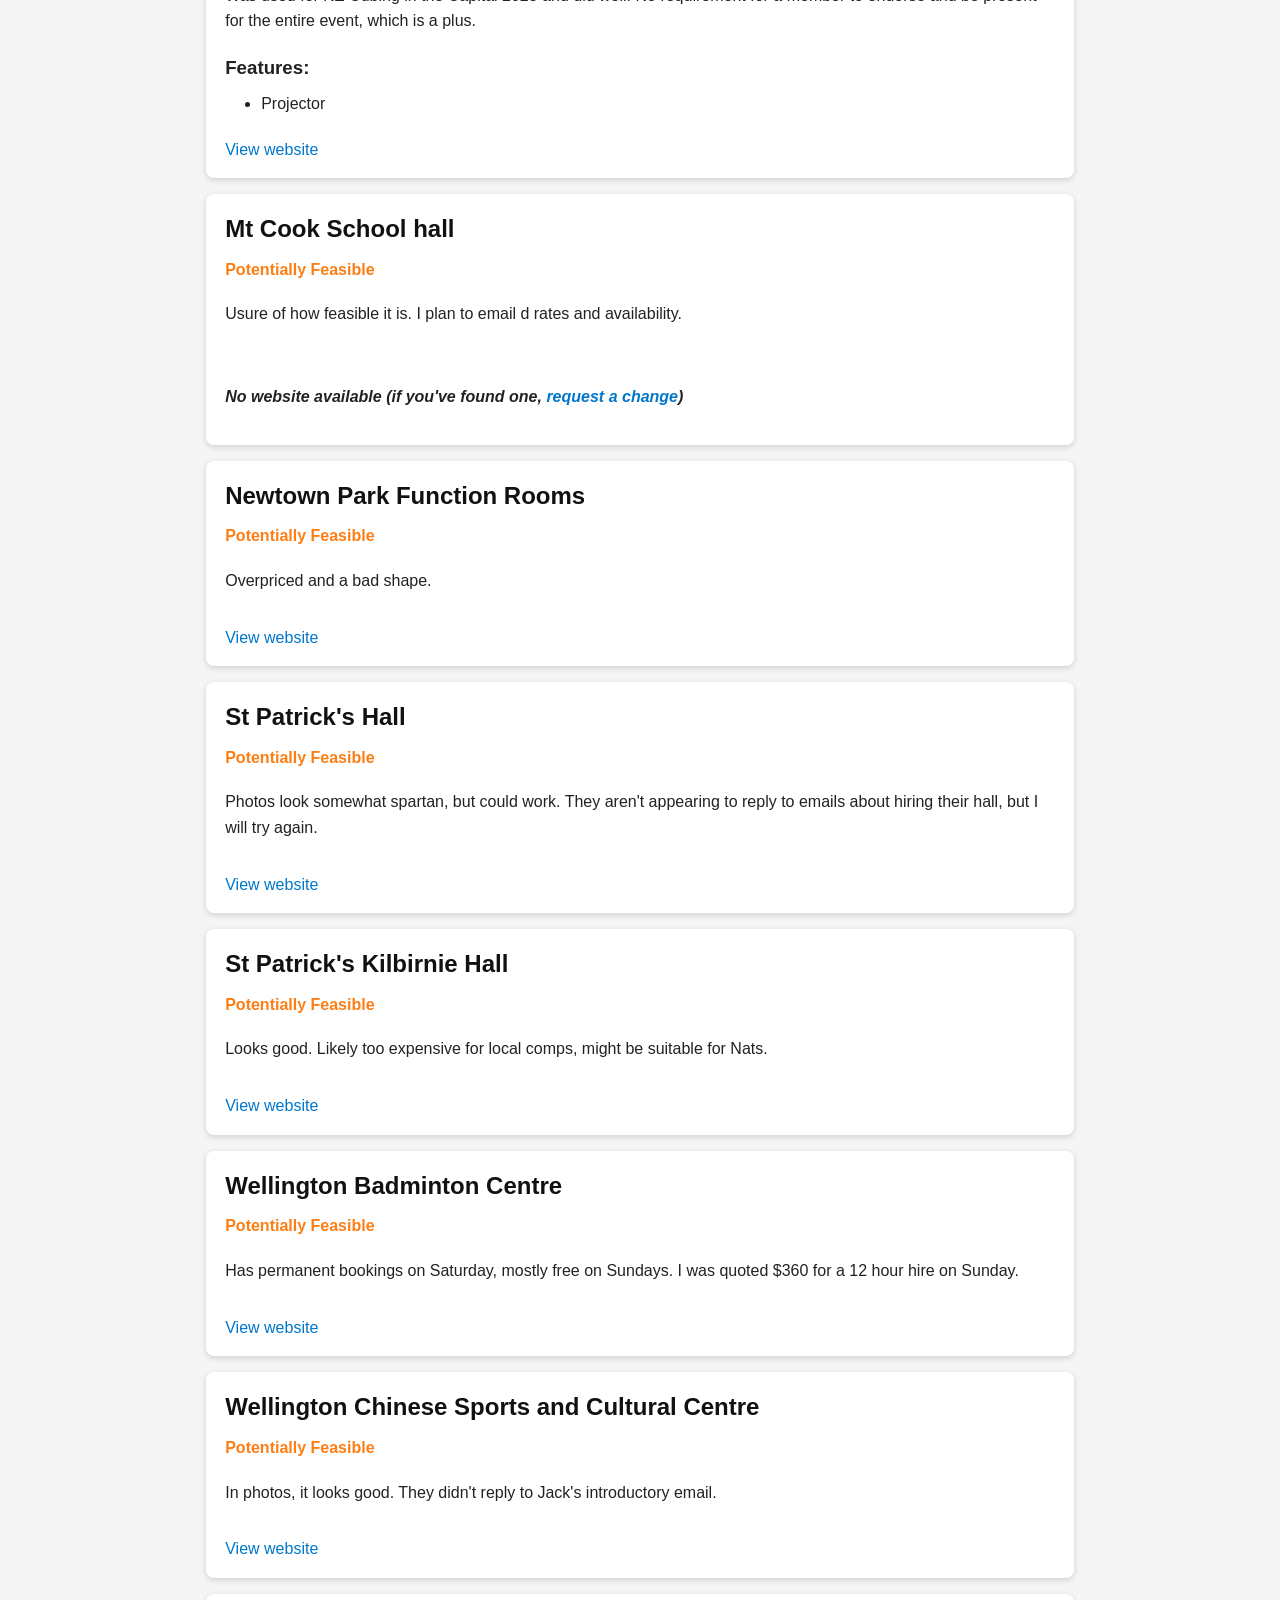
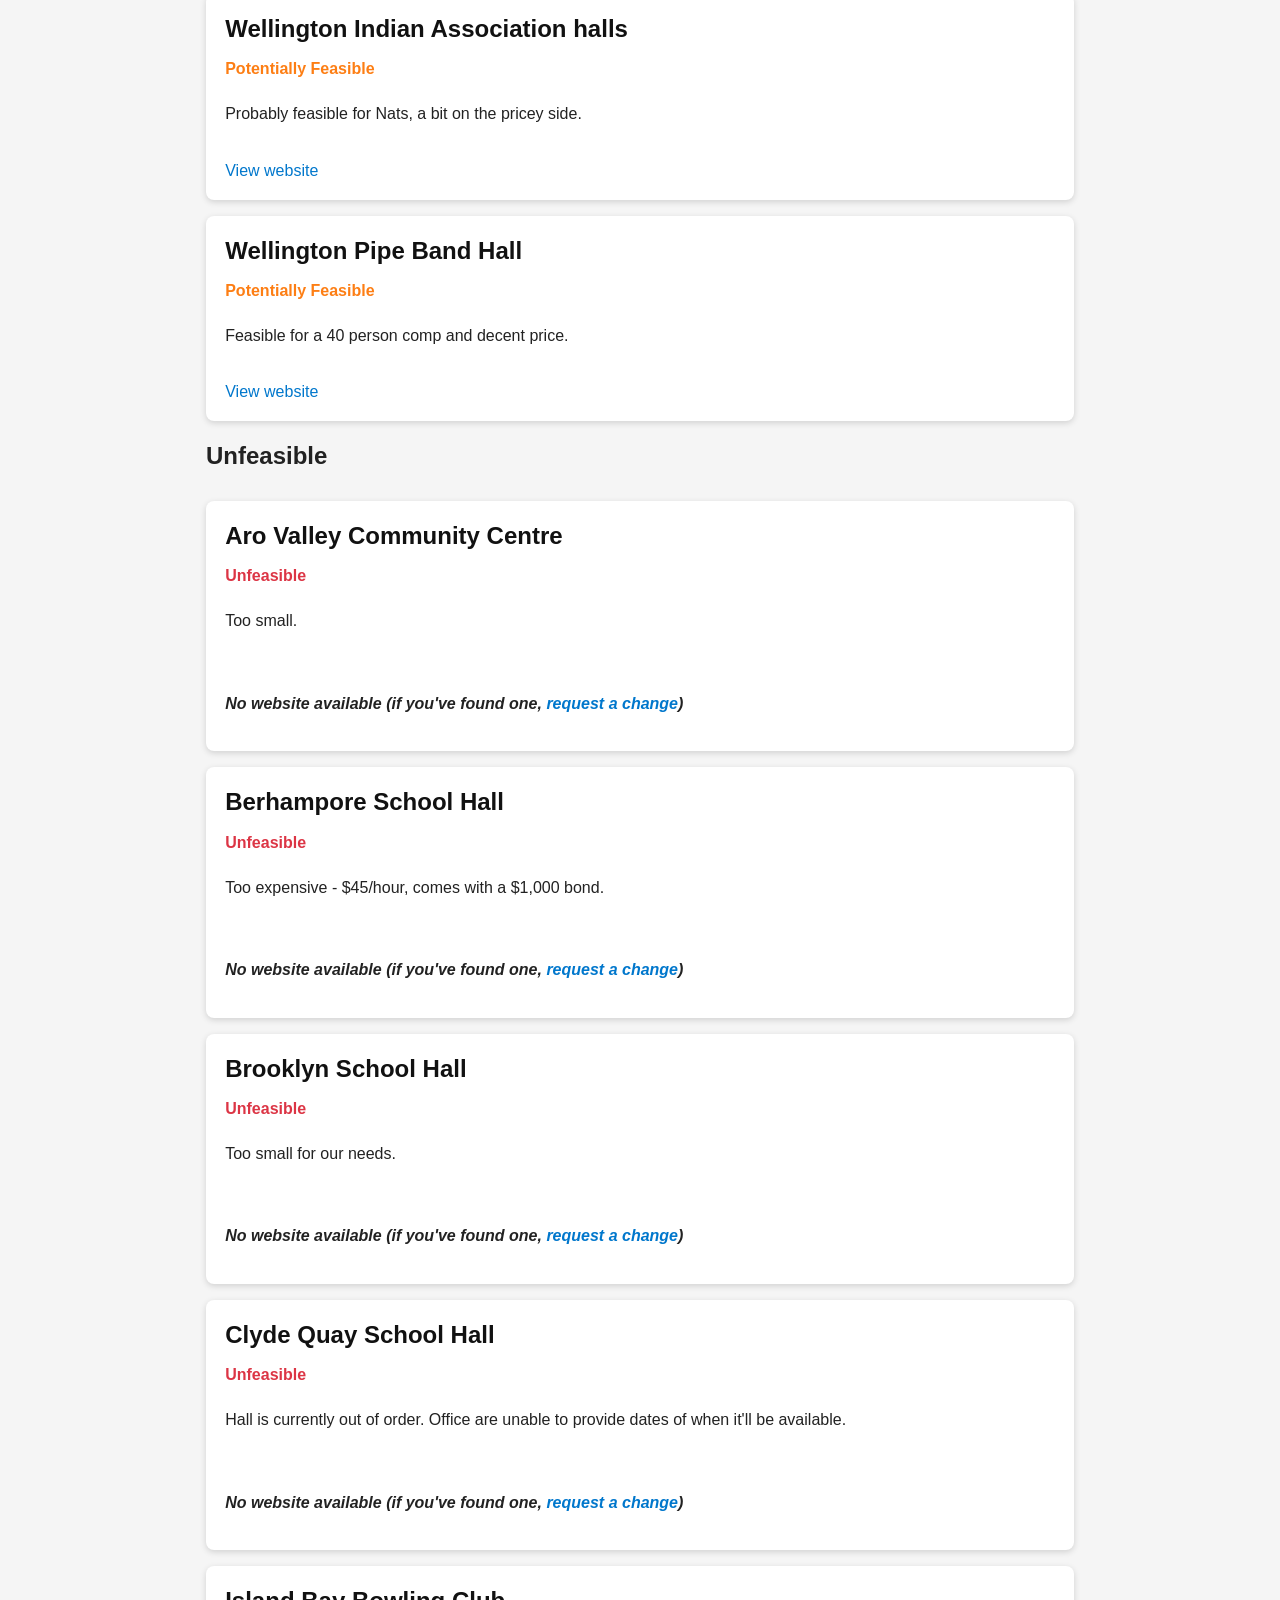
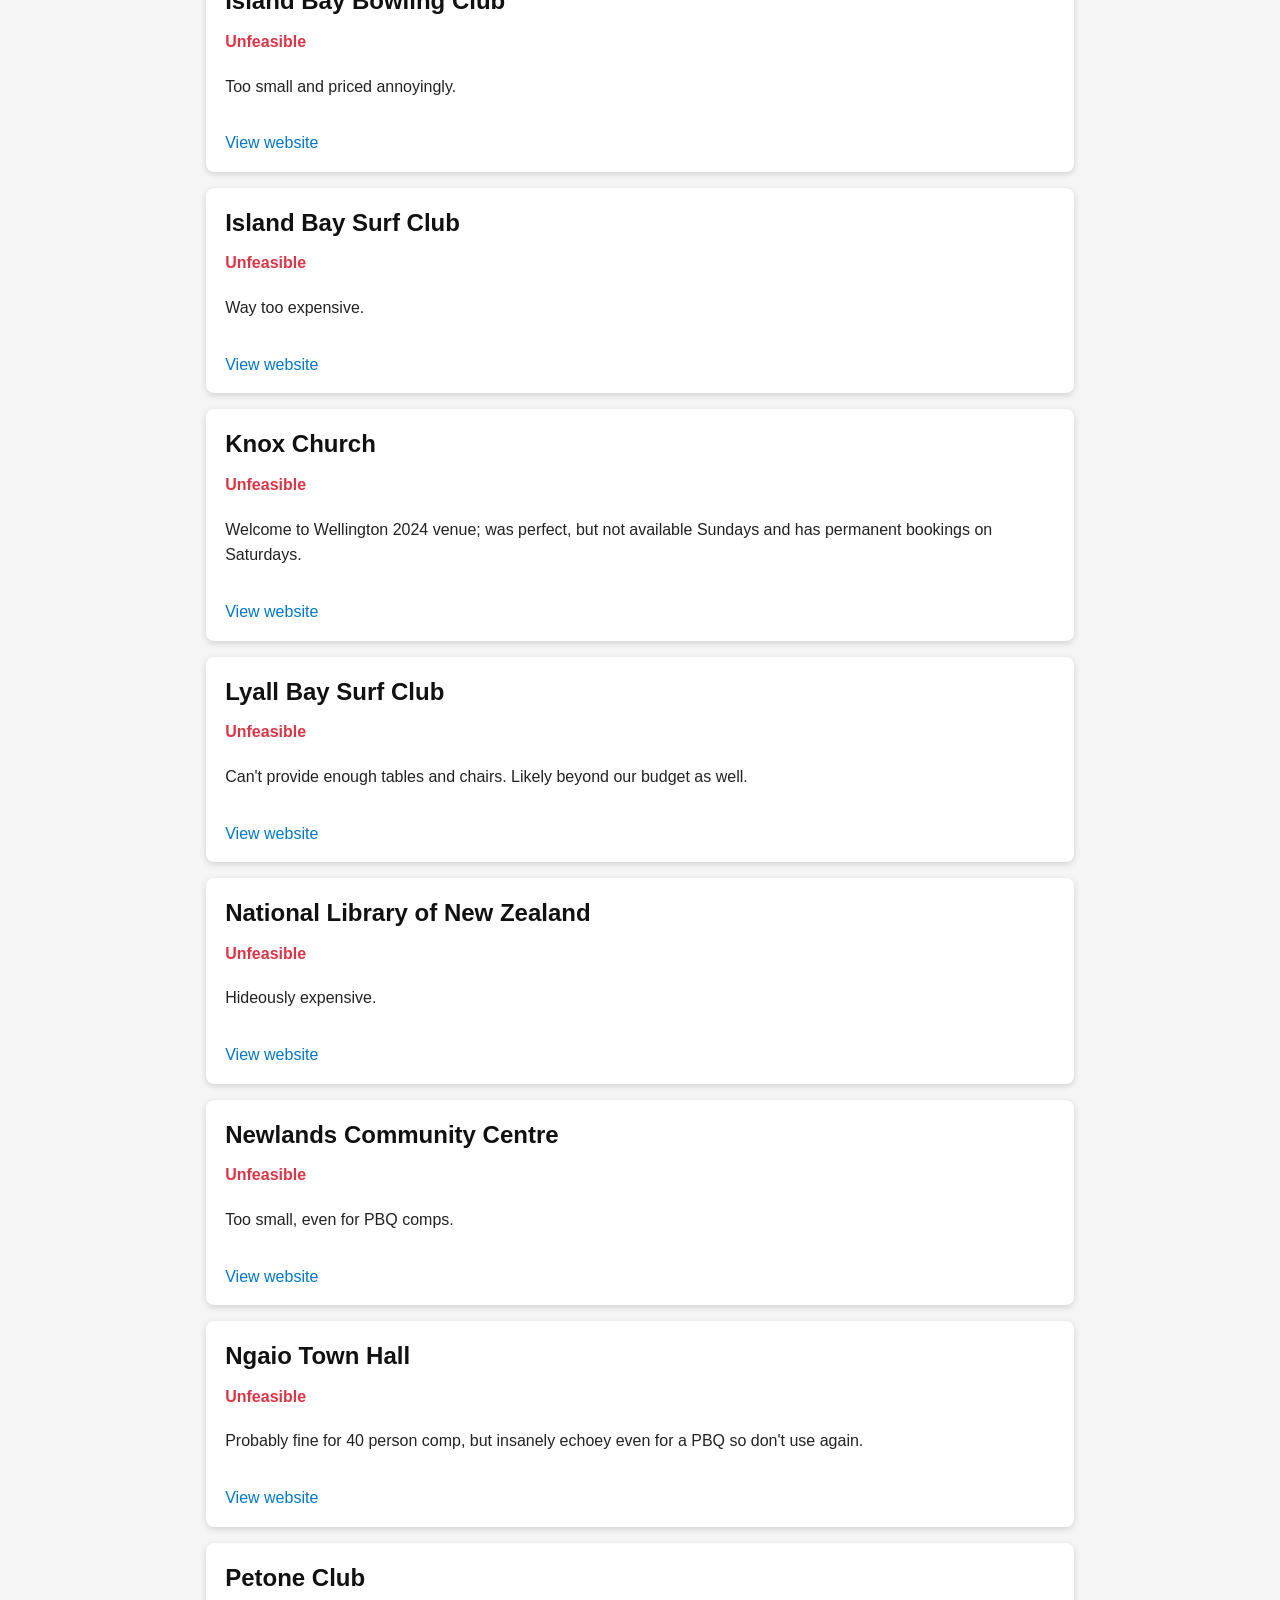
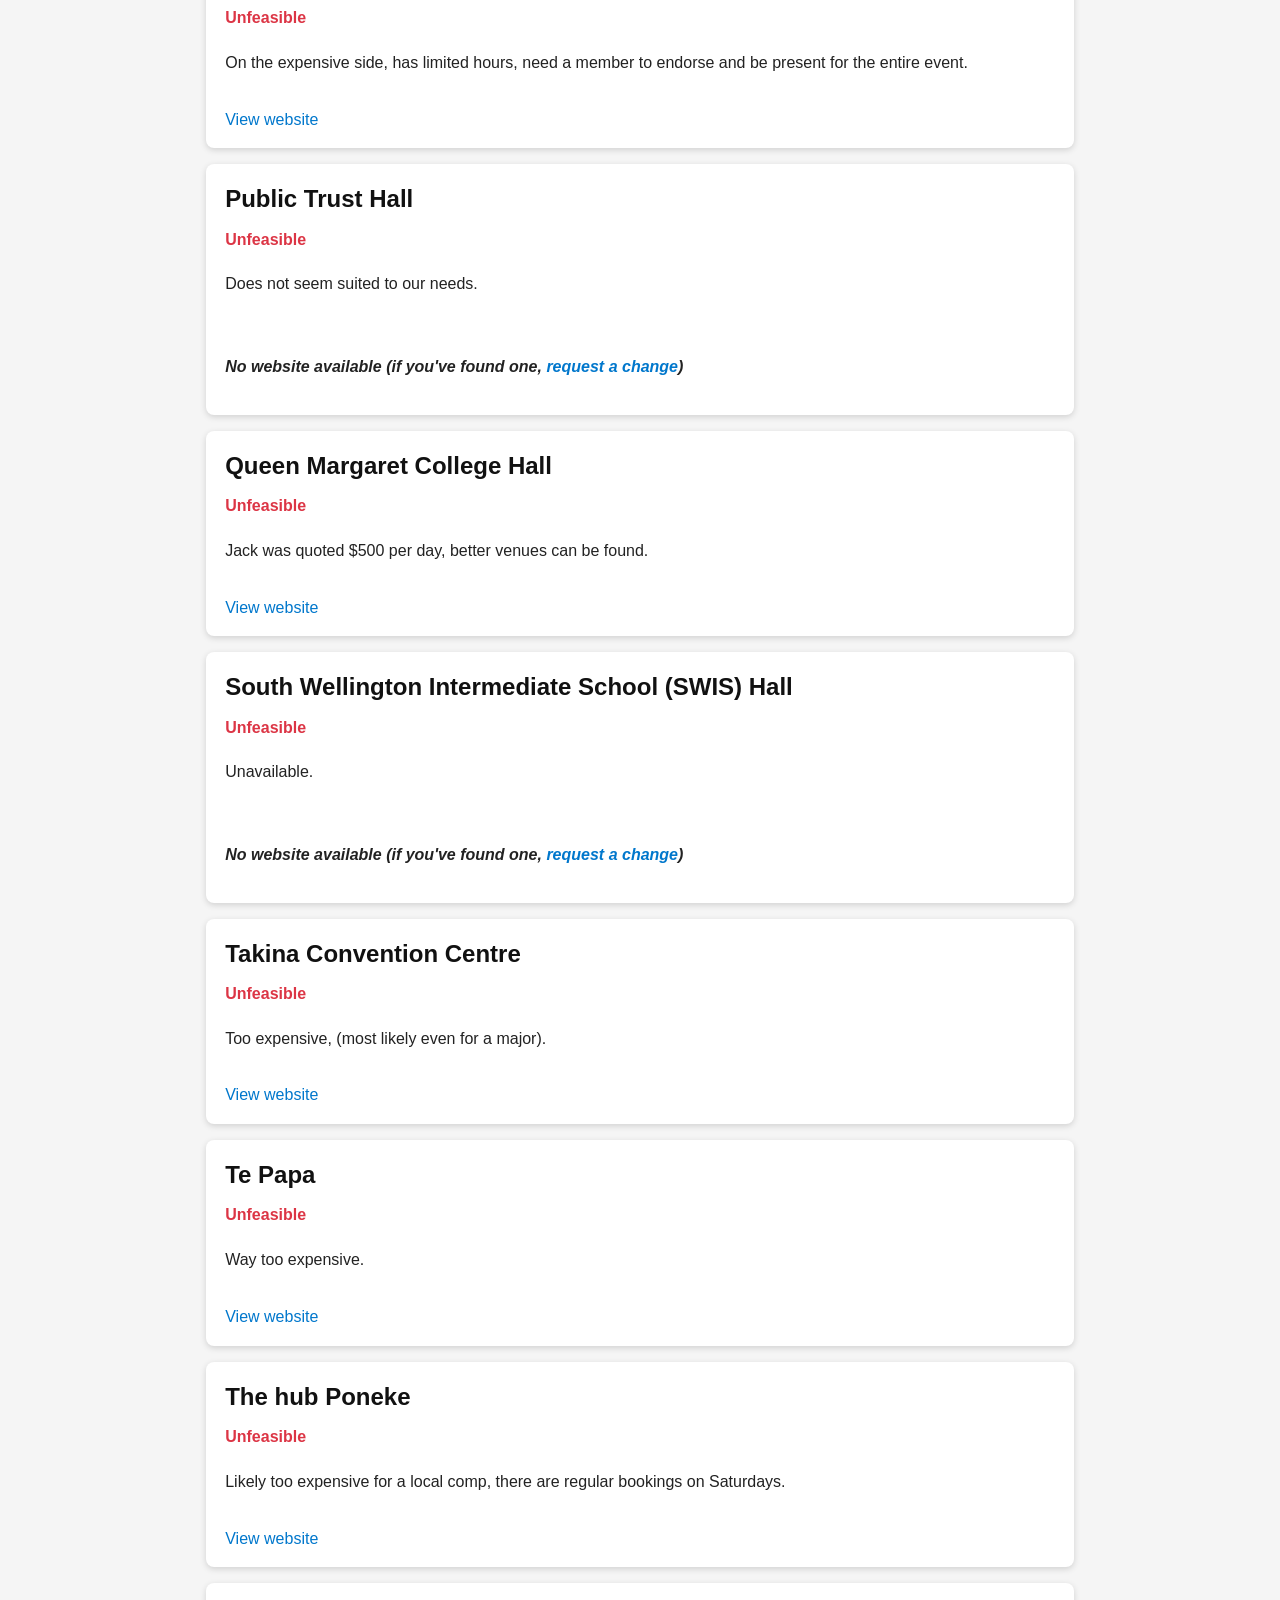
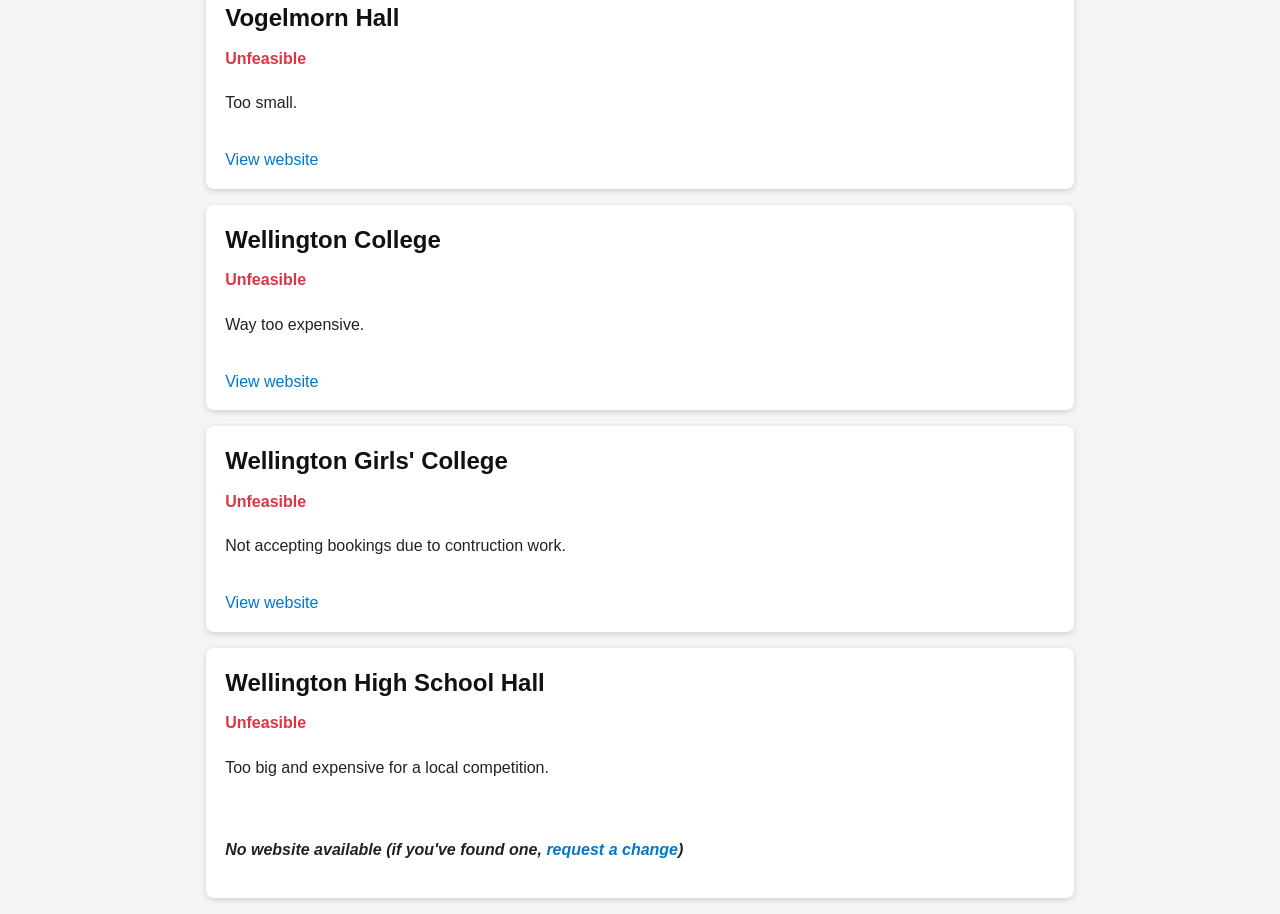
==== commit c417ff1e: "shared footer component" ====
--- a/src/index.html
+++ b/src/index.html
@@ -30,7 +30,7 @@
             <br>
             <br>
             <p><a href="./about.html">About this app</a></p>
-            <p>Note: <strong>BEFORE</strong> contacting a venue, you should first contact your local delegate. This to prevent confusion - we don't want one venue to recieve multiple emails about venue hire for the same window.</p>
+            <p>Note: <strong>BEFORE</strong> contacting a venue, you should first contact your local delegate.</p>
 
         </header>
 
@@ -72,11 +72,9 @@
             <div id="venue-list" class="venue-list"></div>
         </main>
 
-        <footer>
-            <p><a href="https://github.com/OWelton-Rosie/wlg-comp-venues" target="_blank">Source code on GitHub</a></p>
-            <p><a href="https://docs.google.com/forms/d/e/1FAIpQLSeUL7smwdQPWHp1Xgl7rZnyWGPUghqX8f7n7u0uj4lg8JkvlA/viewform?usp=header" target="_blank">Request a change</a></p>
-            <p><a href="./about.html">About this site</a></p>
-        </footer>
+        <div id="footer"></div>
+        <script src="./js/footer.js"></script>
+      
     </div>
 
     <script type="module">
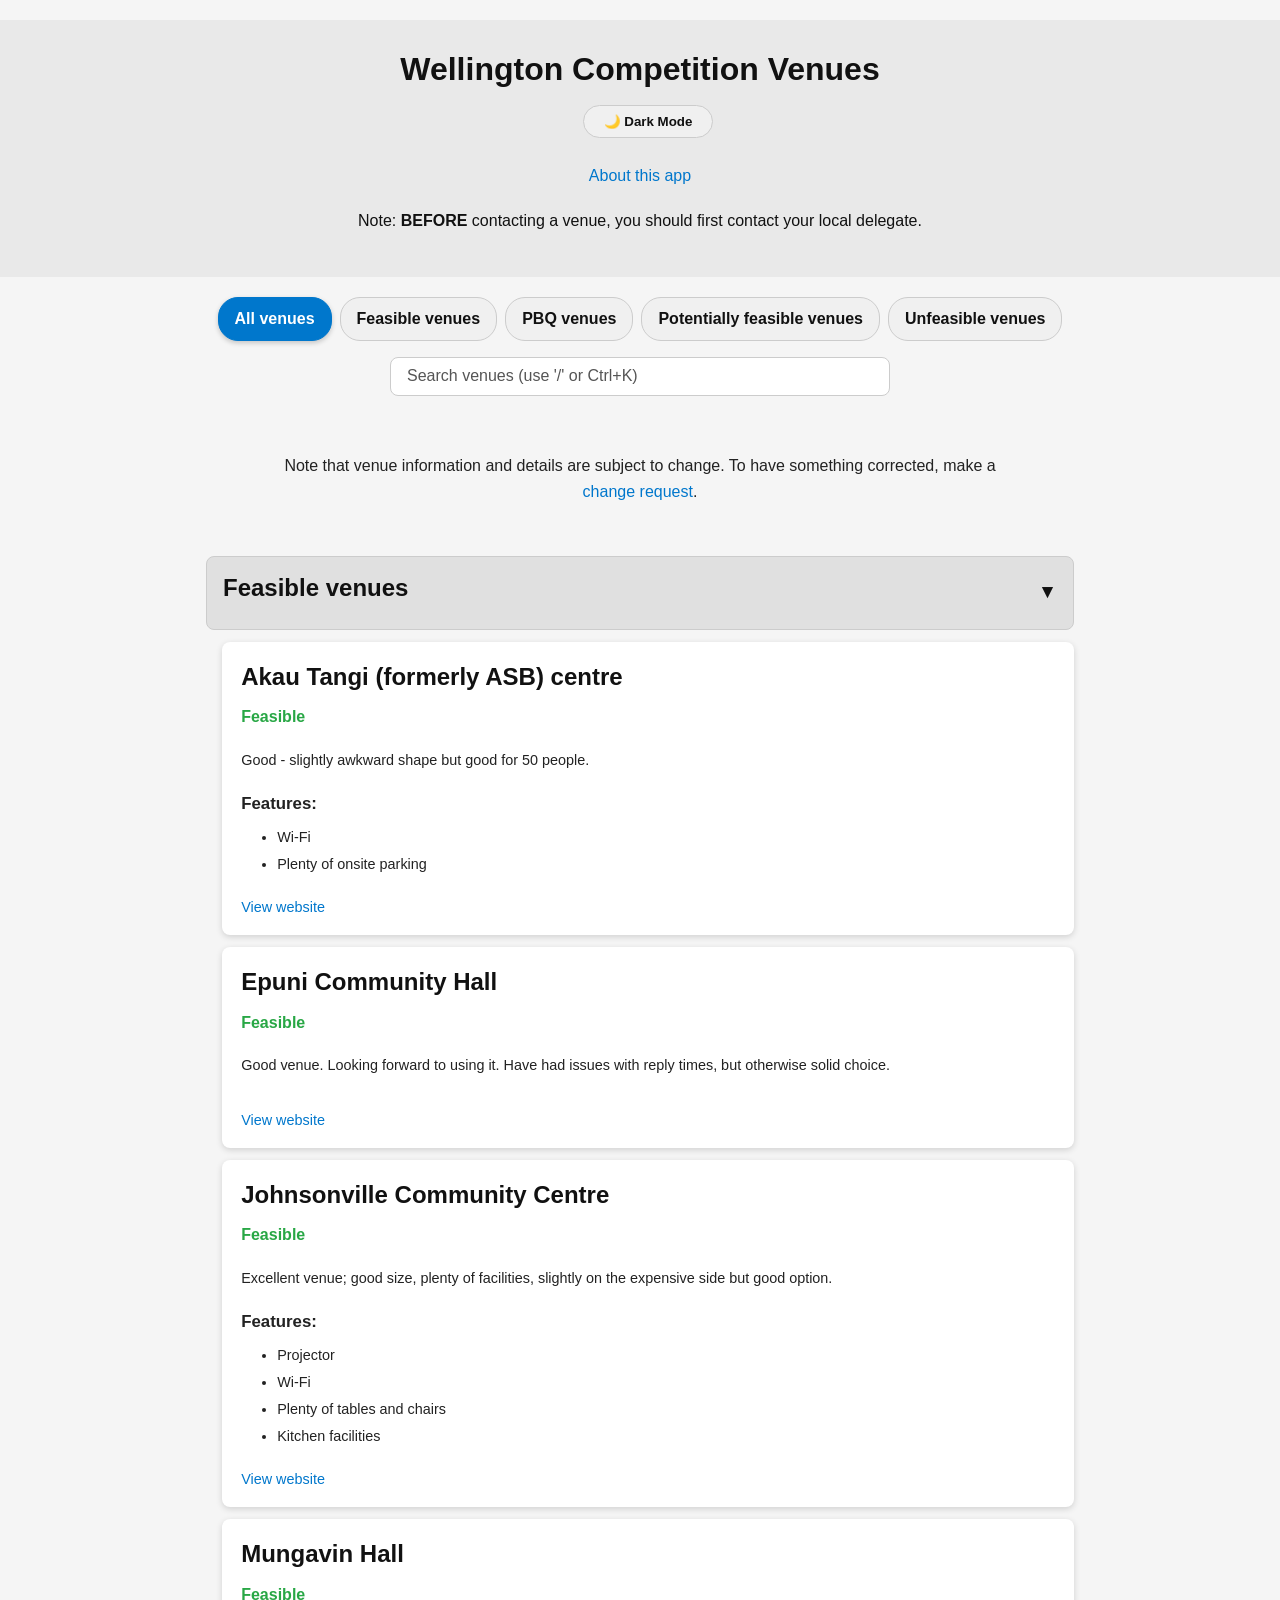
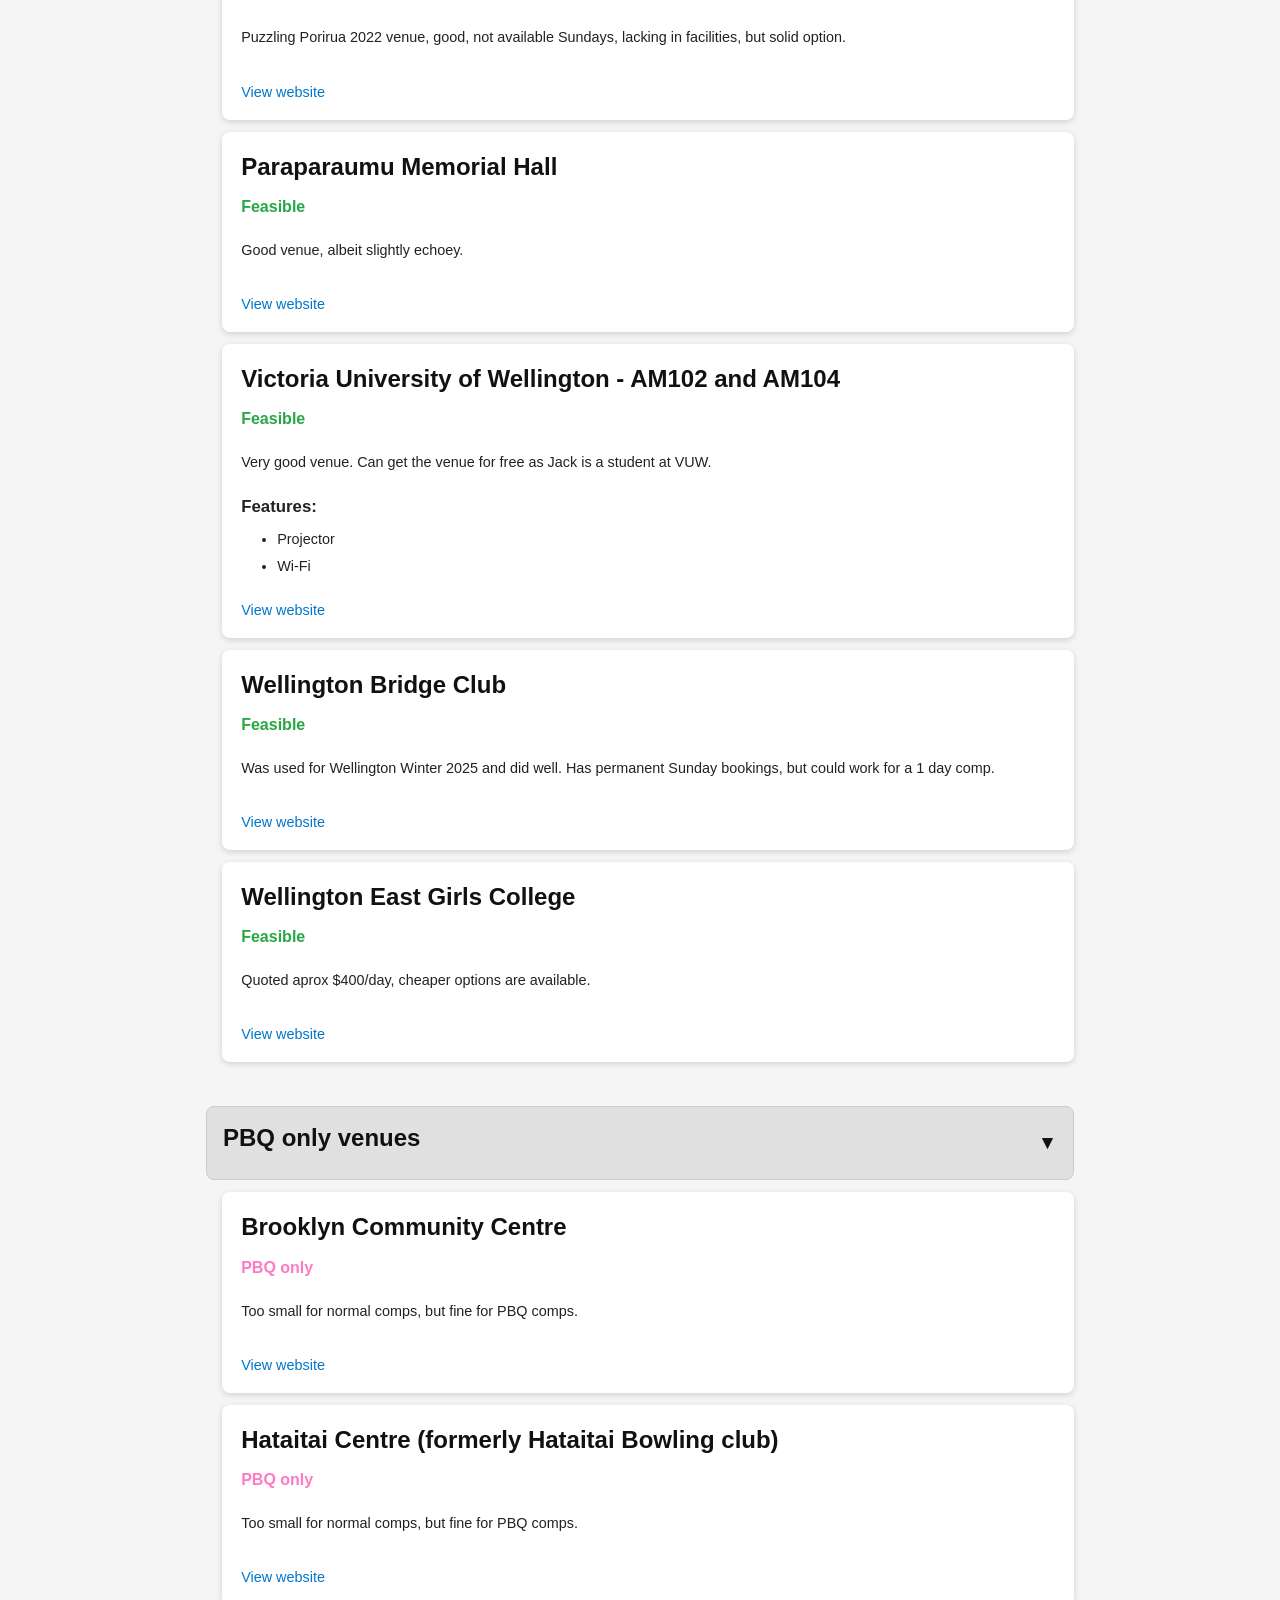
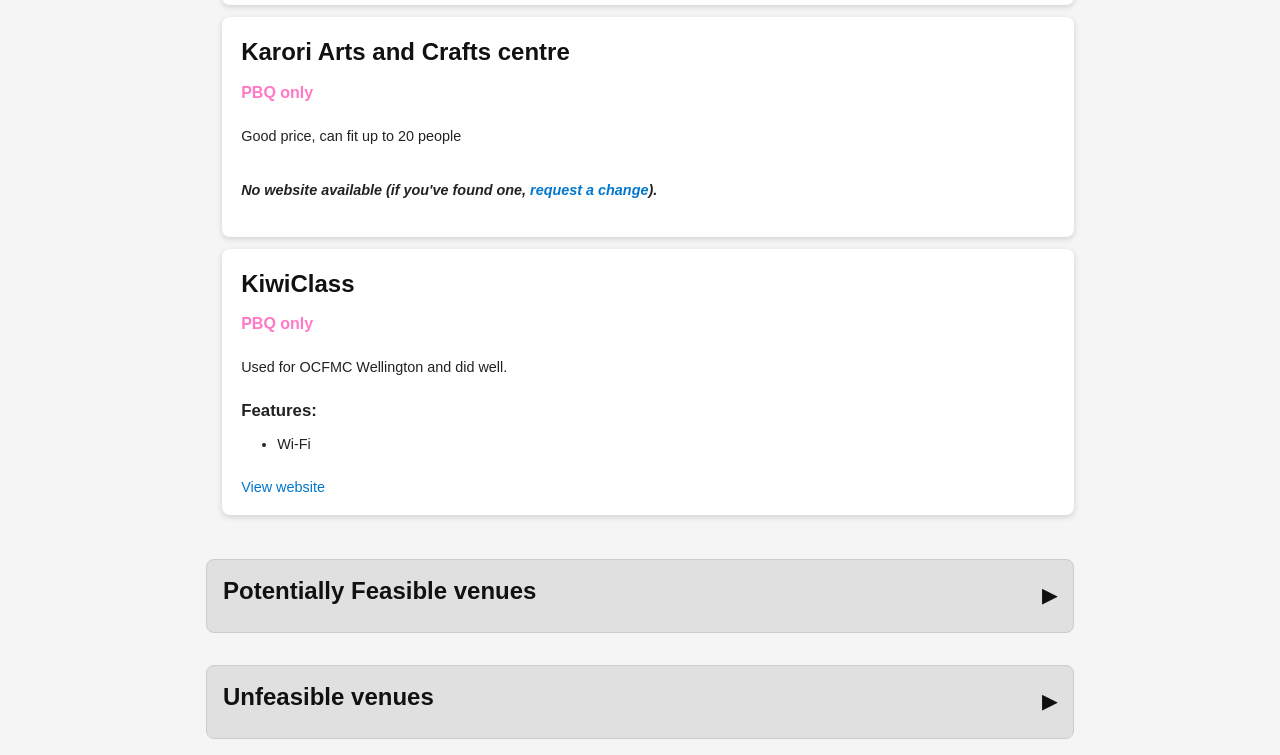
==== commit 2302407f: "make stuff collapsible" ====
--- a/src/index.html
+++ b/src/index.html
@@ -93,13 +93,13 @@
         // Display all venues
         displayVenues(venues);
         
-        // Initialize filter logic
+        // Initialise filter logic
         initFilters();
         
-        // Initialize search
+        // Initialise search
         initSearch(venues, displayVenues);
         
-        // Initialize theme toggle
+        // Initialise theme toggle
         initThemeToggle();
     </script>
 </body>
--- a/src/css/base.css
+++ b/src/css/base.css
@@ -131,6 +131,7 @@
     text-decoration: underline;
 }
 
+/* -------------------- Shared layout -------------------- */
 .center-wrapper {
     max-width: 800px;
     margin: 0 auto;
@@ -139,15 +140,95 @@
     text-align: center;
 }
 
+/* -------------------- Venue features -------------------- */
 .venue-features {
-    margin-left: 20px;   /* pushes the list in a bit */
-    margin-top: 8px;     /* small space above */
-    margin-bottom: 8px;  /* small space below */
-    padding-left: 16px;  /* ensures bullets align nicely */
-    list-style-type: disc; /* standard bullet */
-  }
-  
-  .venue-features li {
-    margin-bottom: 4px; /* spacing between feature items */
-  }
-  +    margin-left: 20px;
+    margin-top: 8px;
+    margin-bottom: 8px;
+    padding-left: 16px;
+    list-style-type: disc;
+}
+
+.venue-features li {
+    margin-bottom: 4px;
+}
+
+/* -------------------- Category headers -------------------- */
+.category-header {
+    display: flex;
+    justify-content: space-between;
+    align-items: center;
+    padding: 0.6em 1em;
+    border-radius: 0.6em;
+    cursor: pointer;
+    margin-top: 1em;
+    font-weight: bold;
+    transition: background-color 0.3s ease, color 0.3s ease;
+}
+
+.category-header h1 {
+    margin: 0;
+    font-size: 1.4em;
+}
+
+/* Light mode category header */
+body.light-mode .category-header {
+    background: #e0e0e0;
+    color: #111;
+    border: 1px solid #ccc;
+}
+
+body.light-mode .category-header:hover {
+    background: #d6d6d6;
+}
+
+/* Dark mode category header */
+body.dark-mode .category-header {
+    background: #1f1f1f;
+    color: #eee;
+    border: 1px solid #333;
+}
+
+body.dark-mode .category-header:hover {
+    background: #2a2a2a;
+}
+
+/* Category content */
+.category-content {
+    margin-left: 1em;
+    margin-top: 0.5em;
+    transition: all 0.3s ease-in-out;
+}
+
+.category-header {
+    cursor: pointer;
+    display: flex;
+    justify-content: space-between;
+    align-items: center;
+    background-color: var(--bg-secondary);
+    padding: 0.75rem 1rem;
+    border-radius: 0.5rem;
+    margin-top: 1rem;
+    transition: background-color 0.25s ease;
+}
+
+.category-header:hover {
+    background-color: var(--bg-hover);
+}
+
+.category-header h1 {
+    font-size: 1.3rem;
+    margin: 0;
+}
+
+.category-header .arrow {
+    font-size: 1.2rem;
+    user-select: none;
+}
+
+.category-content {
+    margin-top: 0.5rem;
+    transition: all 0.3s ease;
+}
+
+
--- a/src/css/cards.css
+++ b/src/css/cards.css
@@ -34,6 +34,15 @@
     text-decoration: underline;
 }
 
+body.dark-mode .toggle-details {
+    background: #0077cc;
+    color: #fff;
+}
+
+body.dark-mode .toggle-details:hover {
+    background: #0099ff;
+}
+
 /* -------------------- Light mode -------------------- */
 body.light-mode .venue-card {
     background-color: #fff;
@@ -60,7 +69,16 @@
     text-decoration: underline;
 }
 
-/* Feasibility text color coding (same both modes) */
+body.light-mode .toggle-details {
+    background: #0077cc;
+    color: #fff;
+}
+
+body.light-mode .toggle-details:hover {
+    background: #005fa3;
+}
+
+/* Feasibility color coding */
 .feasible {
     color: #28a745;
     font-weight: bold;
@@ -77,6 +95,27 @@
 }
 
 .pbq {
-    color: #FF79C6;
+    color: #ff79c6;
     font-weight: bold;
 }
+
+/* Card layout */
+.venue-card {
+    margin: 0.75rem 0;
+    padding: 0.75rem 1rem;
+}
+
+.toggle-details {
+    border: none;
+    border-radius: 0.3rem;
+    padding: 0.3rem 0.6rem;
+    cursor: pointer;
+    font-size: 0.9rem;
+    transition: background 0.3s ease, color 0.3s ease;
+}
+
+.details {
+    margin-top: 0.5rem;
+    font-size: 0.9rem;
+    transition: all 0.25s ease-in-out;
+}
